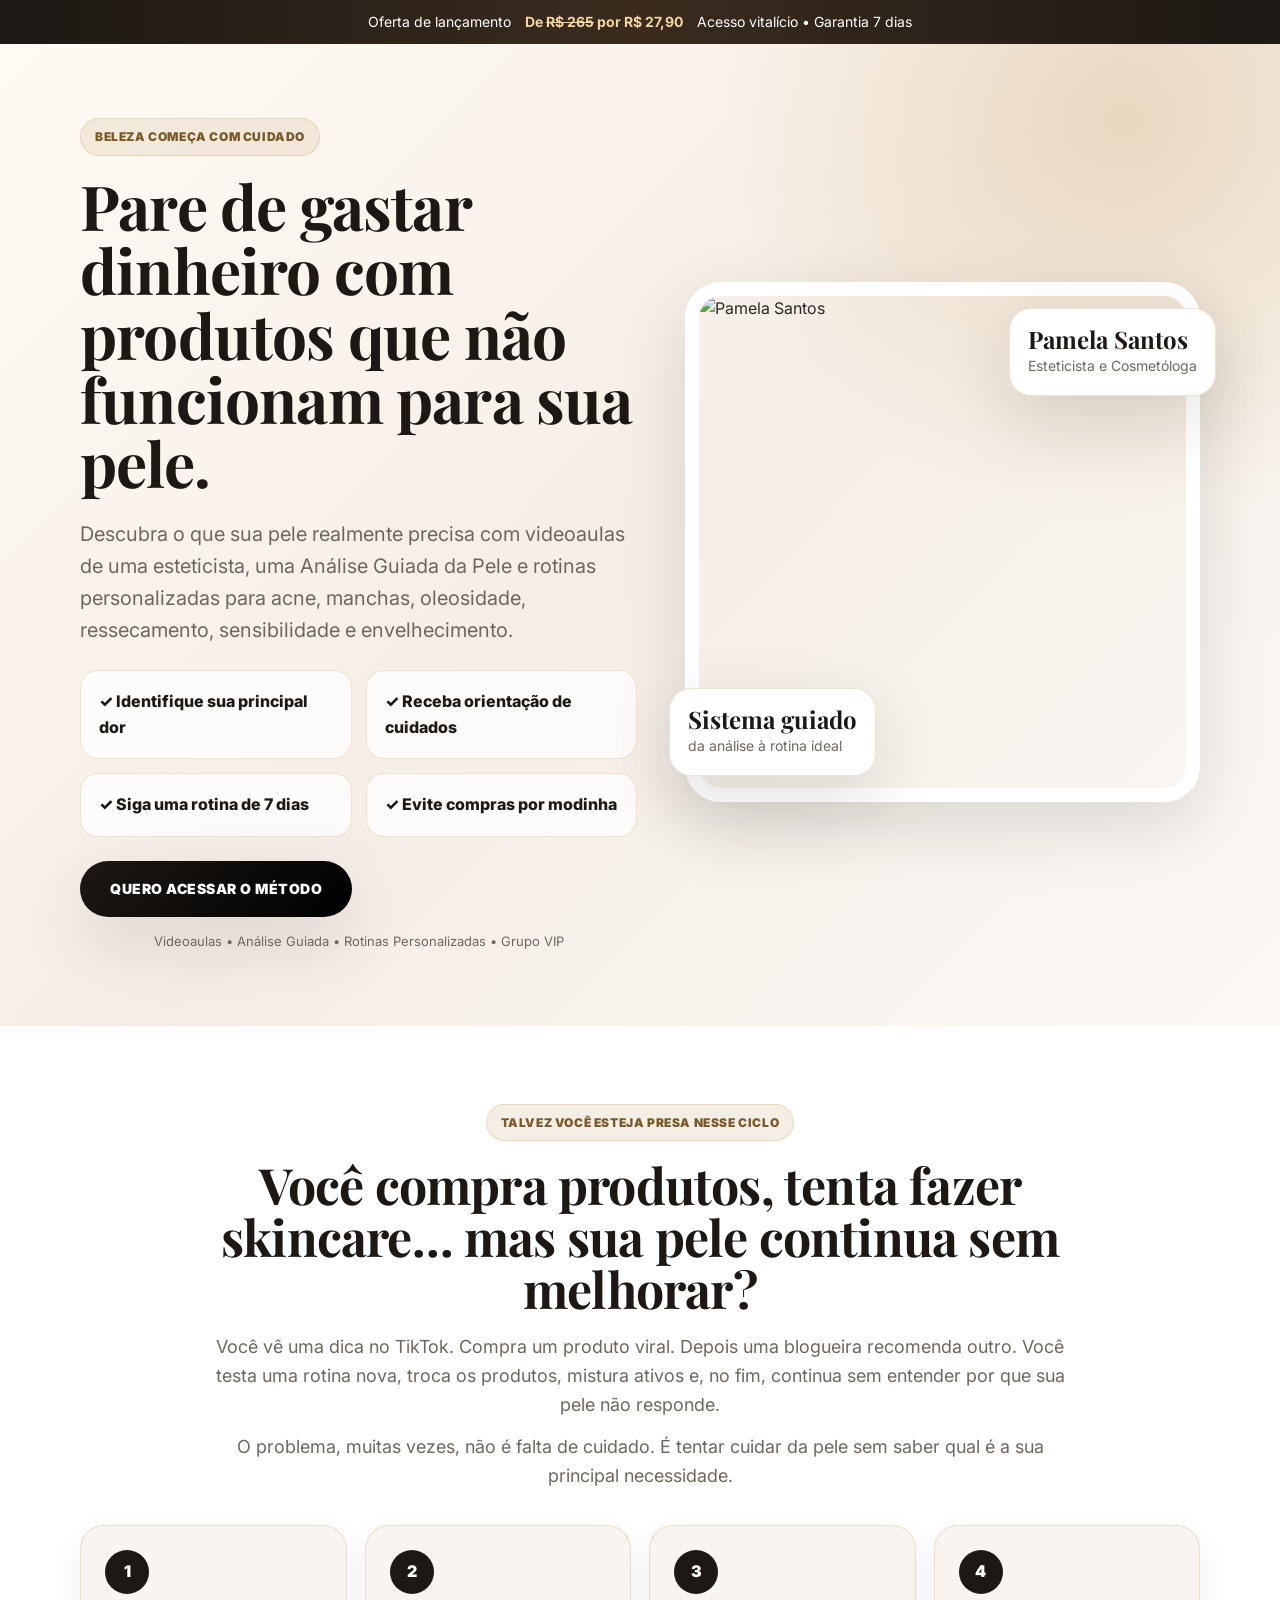
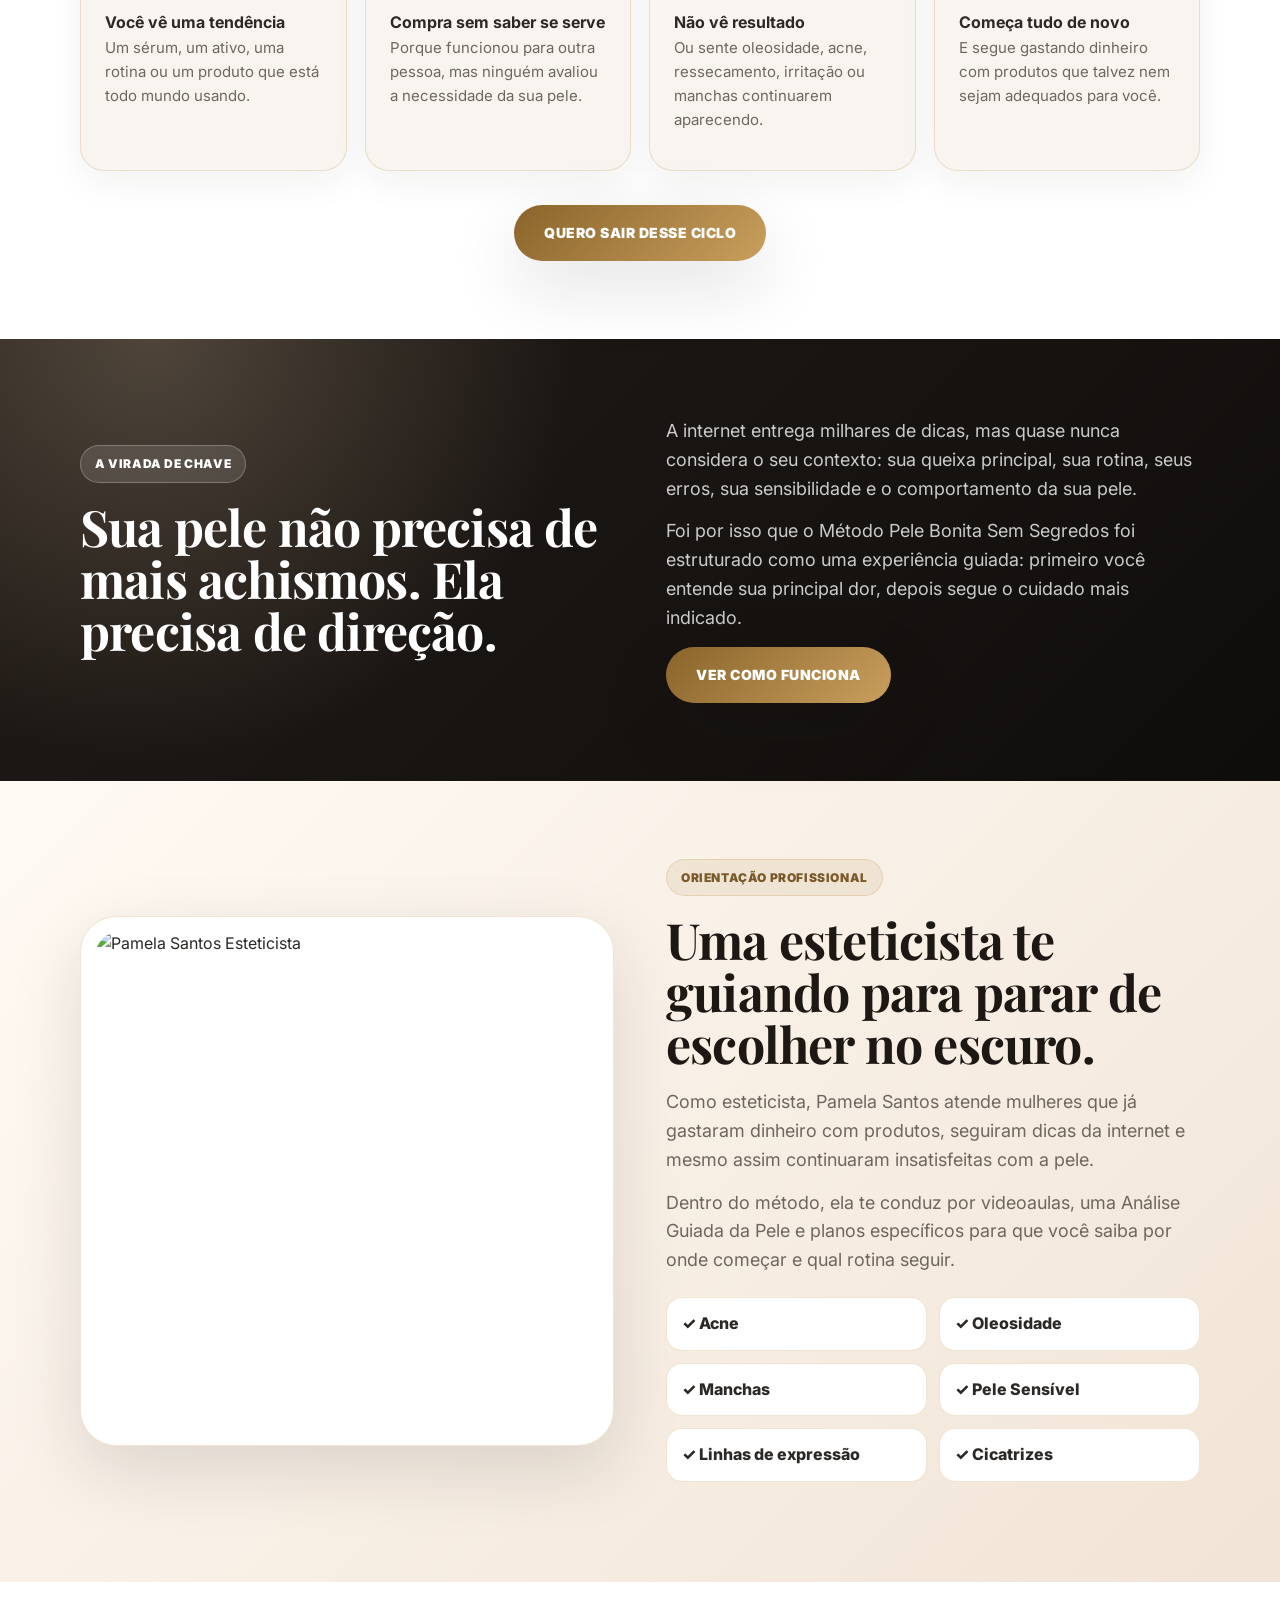
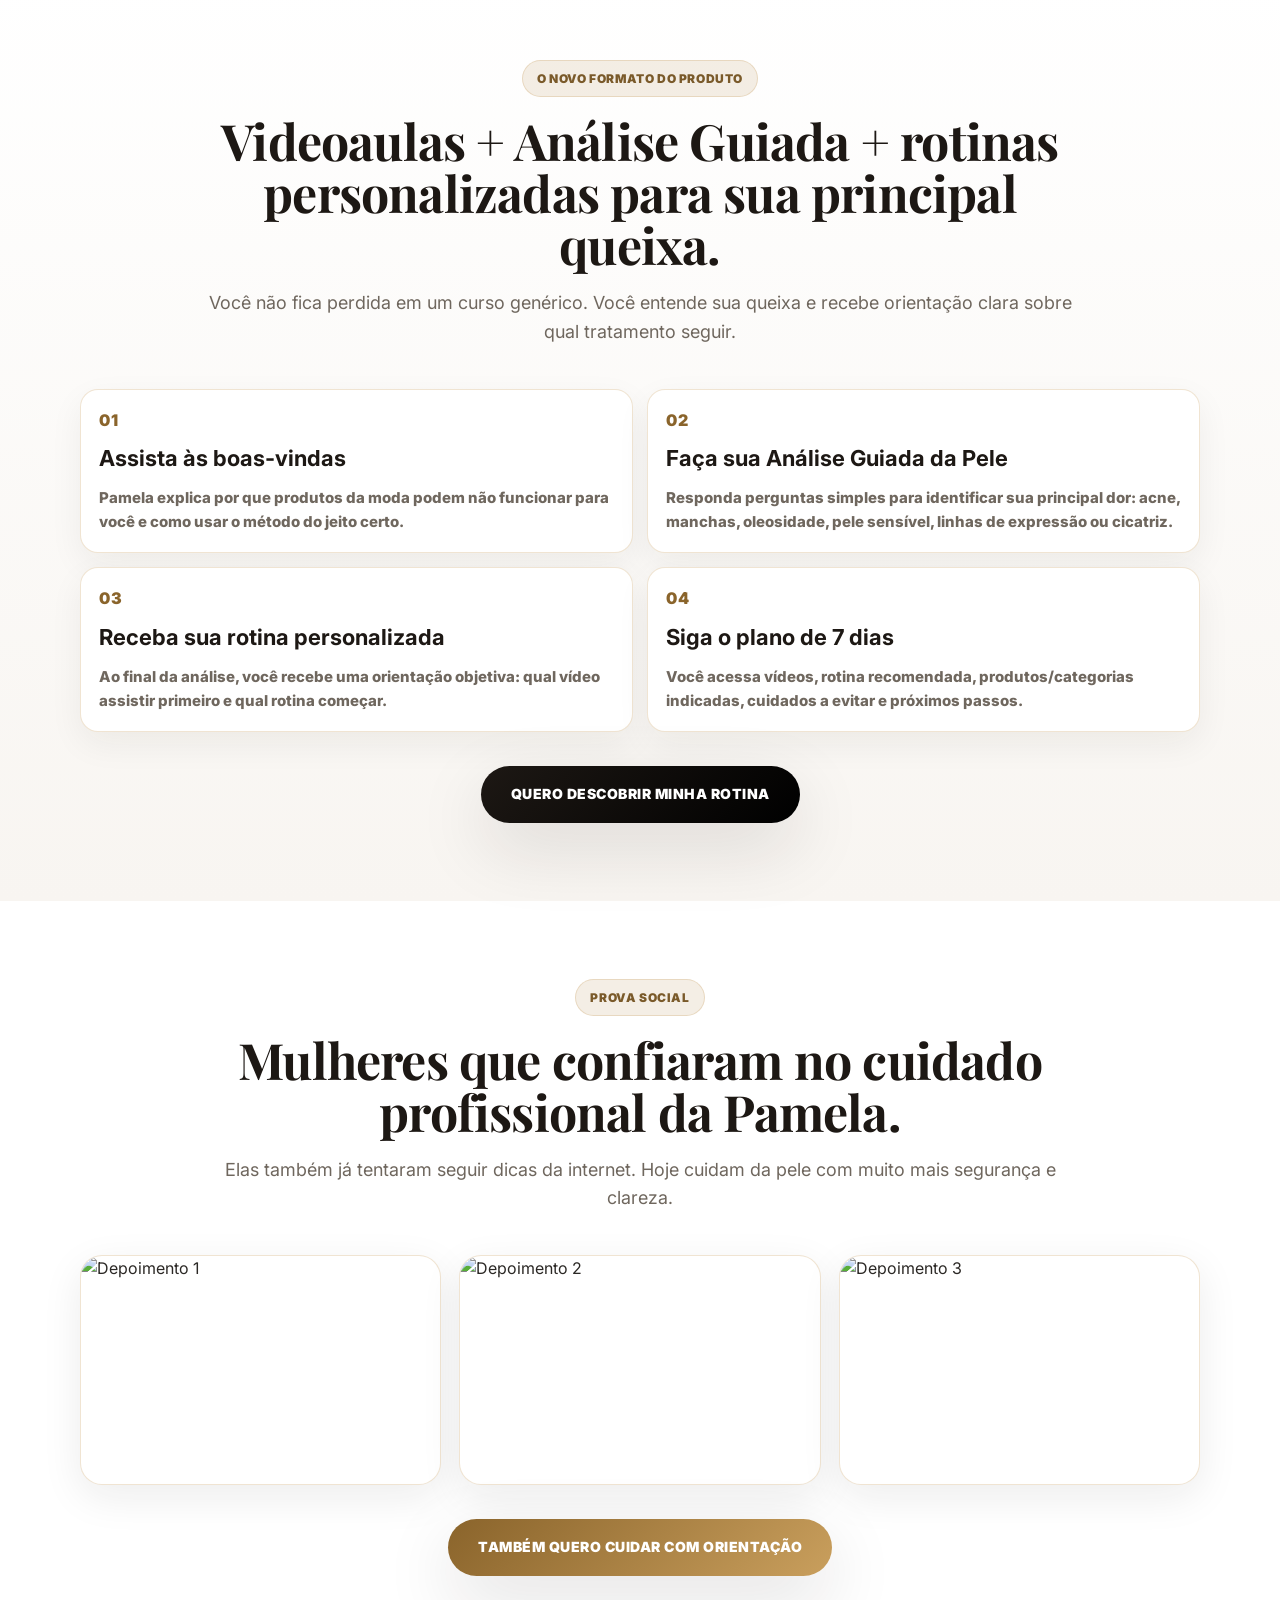
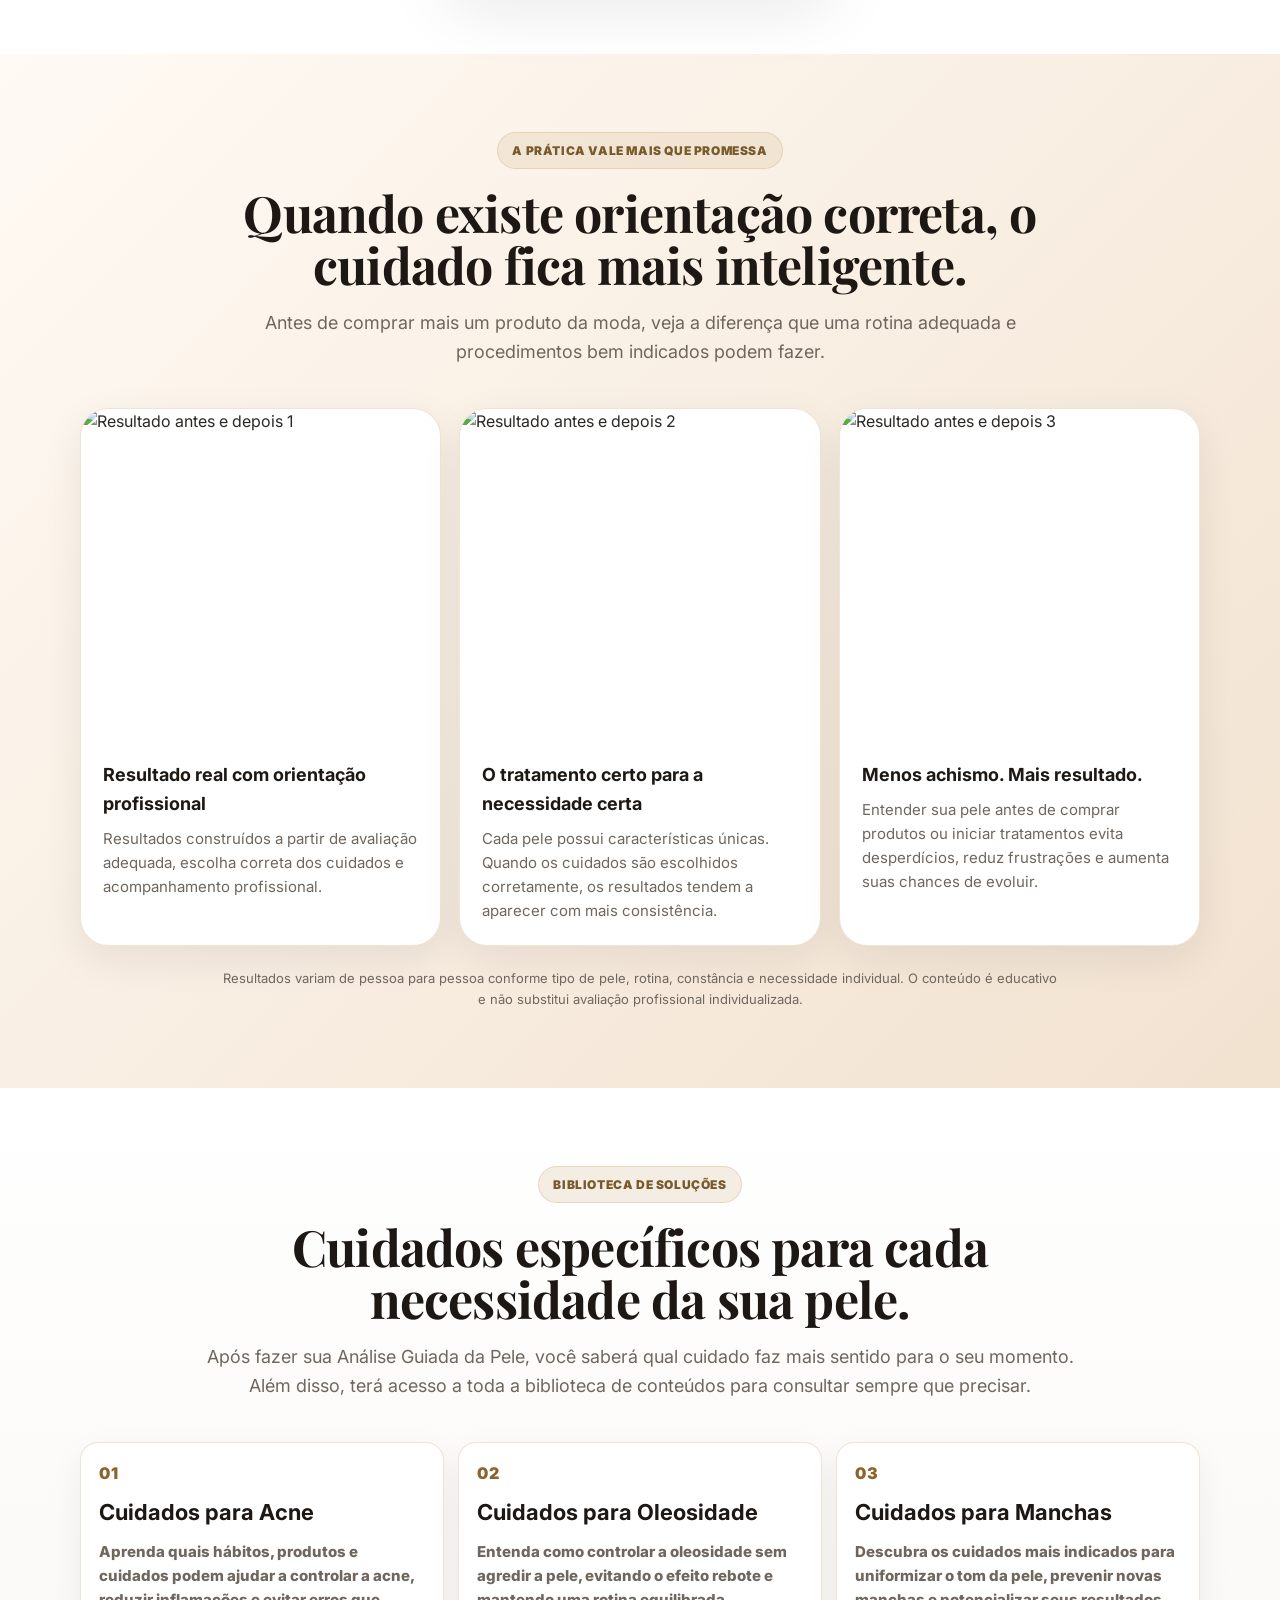
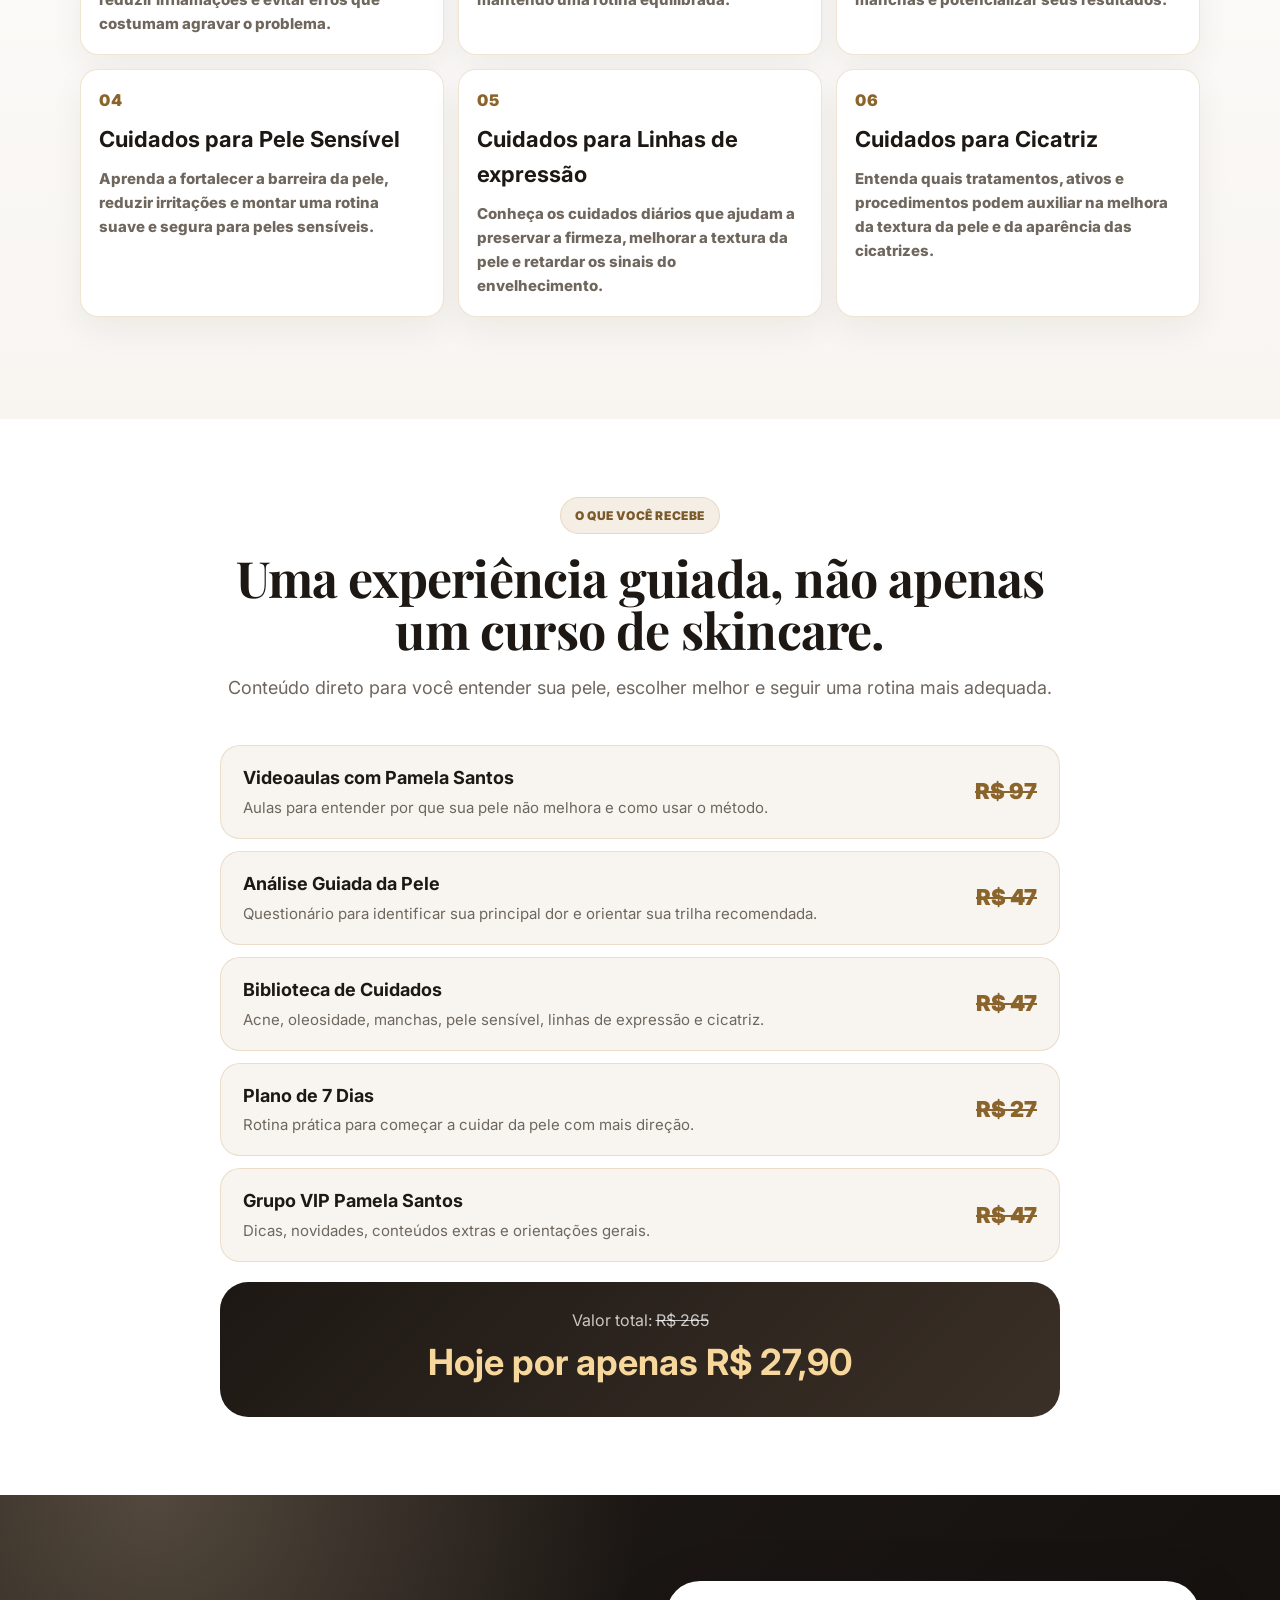
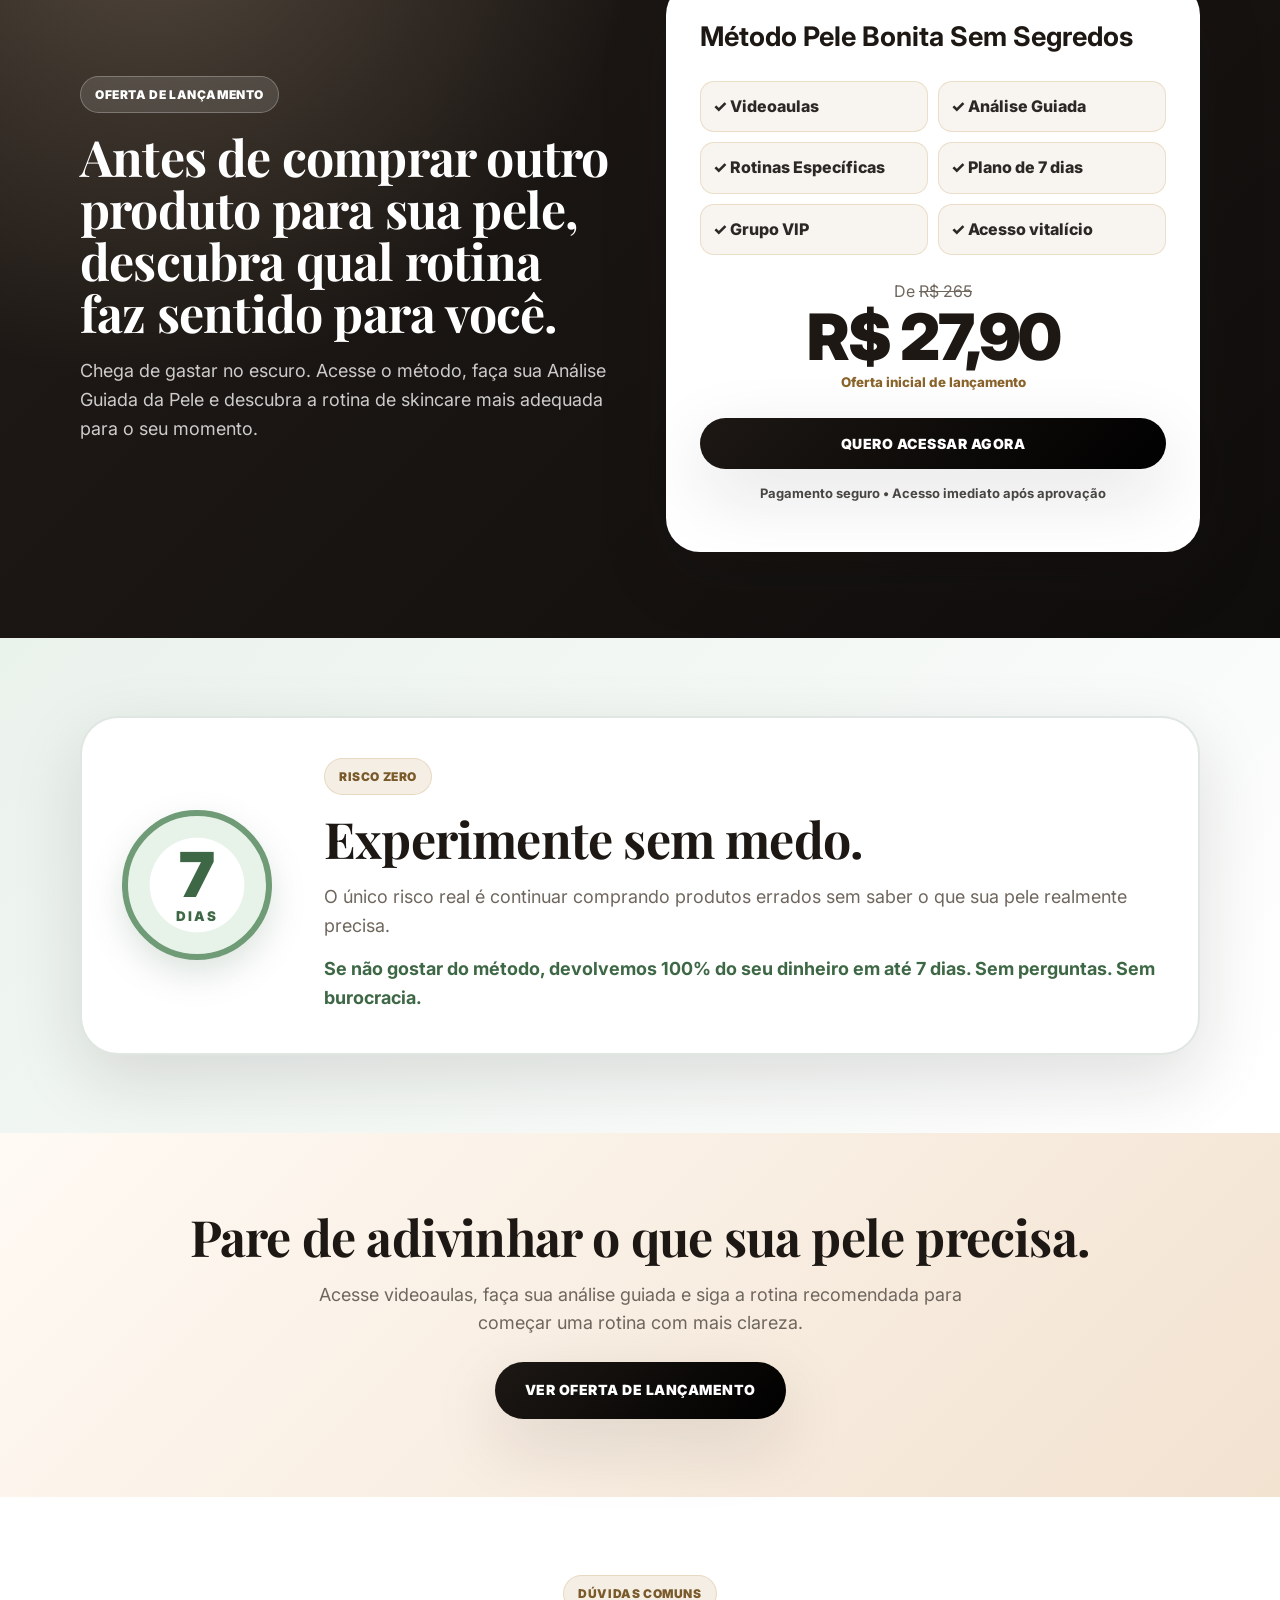
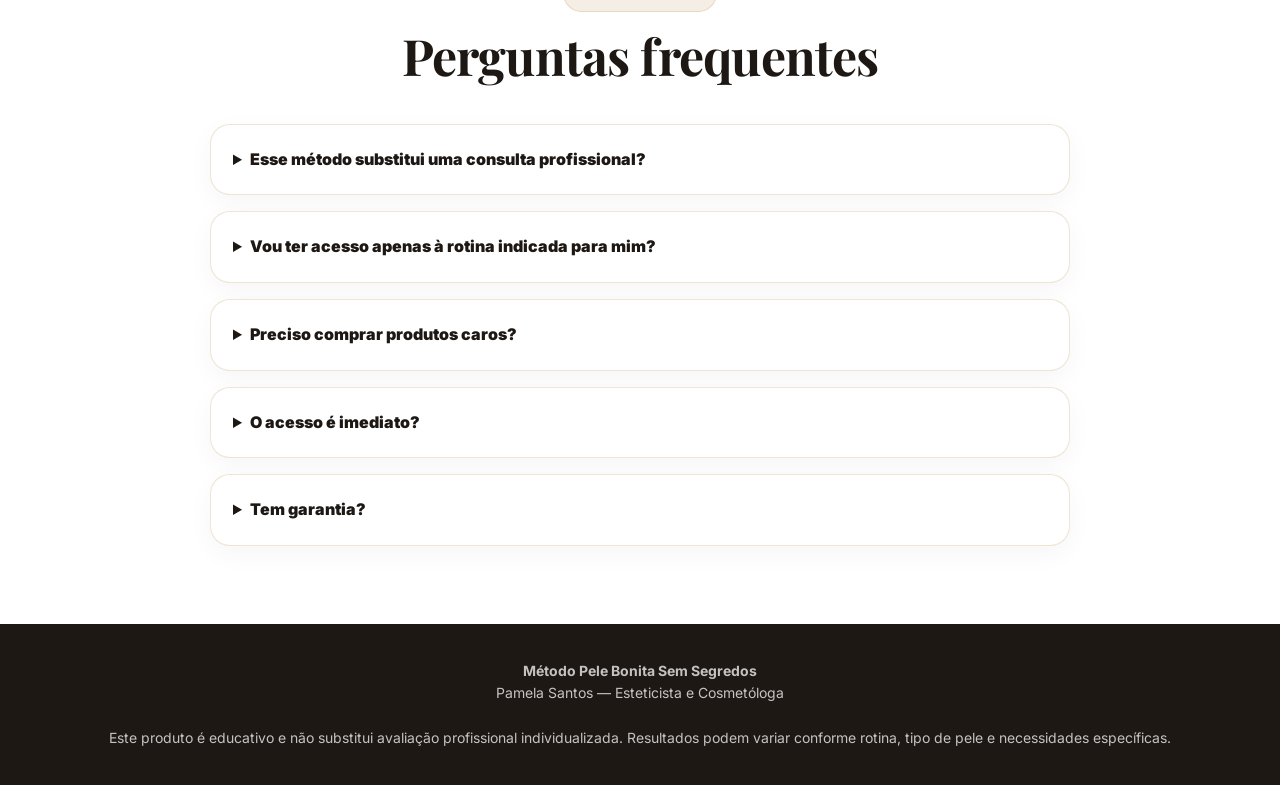
==== index.html @ 8ee23616 "Update index.html" ====
<!DOCTYPE html>
<html lang="pt-BR">
<head>
  <meta charset="UTF-8" />
  <meta name="viewport" content="width=device-width, initial-scale=1.0" />

  <title>Método Pele Bonita Sem Segredos | Pamela Santos</title>
  <meta name="description" content="Pare de gastar dinheiro com produtos errados. Descubra o que sua pele realmente precisa com videoaulas, análise guiada e rotinas criadas por uma esteticista." />

  <meta property="og:title" content="Método Pele Bonita Sem Segredos" />
  <meta property="og:description" content="Videoaulas + Análise Guiada da Pele + Rotinas para acne, manchas, oleosidade, ressecamento, sensibilidade e envelhecimento." />
  <meta property="og:image" content="./assets/img/og-image.jpg" />

  <link rel="icon" type="image/png" href="./assets/img/favicon.png" />
  <link rel="stylesheet" href="./assets/css/style.css" />
</head>

<body>
  <script src="./assets/js/config.js"></script>

  <div class="topbar">
    <span>Oferta de lançamento</span>
    <strong>De <s>R$ 265</s> por R$ 27,90</strong>
    <span>Acesso vitalício • Garantia 7 dias</span>
  </div>

  <header class="hero">
    <div class="container hero-grid">
      <div>
        <span class="pill">Beleza começa com cuidado</span>
        <h1>Pare de gastar dinheiro com produtos que não funcionam para sua pele.</h1>
        <p class="subtitle">
          Descubra o que sua pele realmente precisa com videoaulas de uma esteticista, uma Análise Guiada da Pele e rotinas personalizadas para acne, manchas, oleosidade, ressecamento, sensibilidade e envelhecimento.
        </p>

        <div class="hero-points">
          <div>✓ Identifique sua principal dor</div>
          <div>✓ Receba orientação de cuidados</div>
          <div>✓ Siga uma rotina de 7 dias</div>
          <div>✓ Evite compras por modinha</div>
        </div>

        <a href="#oferta" class="btn">Quero acessar o método</a>
        <p class="microcopy">Videoaulas • Análise Guiada • Rotinas Personalizadas • Grupo VIP</p>
      </div>

      <div class="hero-photo-wrap">
        <img src="./assets/img/pamela-hero.jpg" alt="Pamela Santos" class="hero-photo" />
        <div class="floating-card top">
          <strong>Pamela Santos</strong>
          <span>Esteticista e Cosmetóloga</span>
        </div>
        <div class="floating-card bottom">
          <strong>Sistema guiado</strong>
          <span>da análise à rotina ideal</span>
        </div>
      </div>
    </div>
  </header>

  <section class="section identification">
    <div class="container narrow">
      <span class="eyebrow">Talvez você esteja presa nesse ciclo</span>
      <h2>Você compra produtos, tenta fazer skincare… mas sua pele continua sem melhorar?</h2>
      <p>
        Você vê uma dica no TikTok. Compra um produto viral. Depois uma blogueira recomenda outro. Você testa uma rotina nova, troca os produtos, mistura ativos e, no fim, continua sem entender por que sua pele não responde.
      </p>
      <p>
        O problema, muitas vezes, não é falta de cuidado. É tentar cuidar da pele sem saber qual é a sua principal necessidade.
      </p>
    </div>

    <div class="container cycle-grid">
      <div class="cycle-card">
        <span>1</span>
        <strong>Você vê uma tendência</strong>
        <p>Um sérum, um ativo, uma rotina ou um produto que está todo mundo usando.</p>
      </div>
      <div class="cycle-card">
        <span>2</span>
        <strong>Compra sem saber se serve</strong>
        <p>Porque funcionou para outra pessoa, mas ninguém avaliou a necessidade da sua pele.</p>
      </div>
      <div class="cycle-card">
        <span>3</span>
        <strong>Não vê resultado</strong>
        <p>Ou sente oleosidade, acne, ressecamento, irritação ou manchas continuarem aparecendo.</p>
      </div>
      <div class="cycle-card">
        <span>4</span>
        <strong>Começa tudo de novo</strong>
        <p>E segue gastando dinheiro com produtos que talvez nem sejam adequados para você.</p>
      </div>
    </div>

    <div class="container center-cta">
      <a href="#oferta" class="btn btn-soft">Quero sair desse ciclo</a>
    </div>
  </section>

  <section class="section dark-section">
    <div class="container dark-grid">
      <div>
        <span class="eyebrow light">A virada de chave</span>
        <h2>Sua pele não precisa de mais achismos. Ela precisa de direção.</h2>
      </div>

      <div>
        <p>
          A internet entrega milhares de dicas, mas quase nunca considera o seu contexto: sua queixa principal, sua rotina, seus erros, sua sensibilidade e o comportamento da sua pele.
        </p>
        <p>
          Foi por isso que o Método Pele Bonita Sem Segredos foi estruturado como uma experiência guiada: primeiro você entende sua principal dor, depois segue o cuidado mais indicado.
        </p>
        <a href="#como-funciona" class="btn btn-gold">Ver como funciona</a>
      </div>
    </div>
  </section>

  <section class="section expert">
    <div class="container expert-grid">
      <div class="expert-image">
        <img src="./assets/img/pamela-about.jpg" alt="Pamela Santos Esteticista" />
      </div>

      <div>
        <span class="eyebrow">Orientação profissional</span>
        <h2>Uma esteticista te guiando para parar de escolher no escuro.</h2>
        <p>
          Como esteticista, Pamela Santos atende mulheres que já gastaram dinheiro com produtos, seguiram dicas da internet e mesmo assim continuaram insatisfeitas com a pele.
        </p>
        <p>
          Dentro do método, ela te conduz por videoaulas, uma Análise Guiada da Pele e planos específicos para que você saiba por onde começar e qual rotina seguir.
        </p>

        <div class="specialties">
          <div>✓ Acne</div>
          <div>✓ Oleosidade</div>
          <div>✓ Manchas</div>
          <div>✓ Pele Sensível</div>
          <div>✓ Linhas de expressão</div>
          <div>✓ Cicatrizes</div>
        </div>
      </div>
    </div>
  </section>

  <section class="section system-section" id="como-funciona">
    <div class="container">
      <div class="section-title">
        <span class="eyebrow">O novo formato do produto</span>
        <h2>Videoaulas + Análise Guiada + rotinas personalizadas para sua principal queixa.</h2>
        <p>Você não fica perdida em um curso genérico. Você entende sua queixa e recebe orientação clara sobre qual tratamento seguir.</p>
      </div>

      <div class="system-steps">
        <div class="system-card">
          <span>01</span>
          <h3>Assista às boas-vindas</h3>
          <p>Pamela explica por que produtos da moda podem não funcionar para você e como usar o método do jeito certo.</p>
        </div>

        <div class="system-card">
          <span>02</span>
          <h3>Faça sua Análise Guiada da Pele</h3>
          <p>Responda perguntas simples para identificar sua principal dor: acne, manchas, oleosidade, pele sensível, linhas de expressão ou cicatriz.</p>
        </div>

        <div class="system-card">
          <span>03</span>
          <h3>Receba sua rotina personalizada</h3>
          <p>Ao final da análise, você recebe uma orientação objetiva: qual vídeo assistir primeiro e qual rotina começar.</p>
        </div>

        <div class="system-card">
          <span>04</span>
          <h3>Siga o plano de 7 dias</h3>
          <p>Você acessa vídeos, rotina recomendada, produtos/categorias indicadas, cuidados a evitar e próximos passos.</p>
        </div>
      </div>

      <div class="center-cta">
        <a href="#oferta" class="btn">Quero descobrir minha rotina</a>
      </div>
    </div>
  </section>

  <section class="section proof">
    <div class="container">
      <div class="section-title">
        <span class="eyebrow">Prova social</span>
        <h2>Mulheres que confiaram no cuidado profissional da Pamela.</h2>
        <p>Elas também já tentaram seguir dicas da internet. Hoje cuidam da pele com muito mais segurança e clareza.</p>
      </div>

      <div class="testimonial-grid">
        <img src="./assets/img/depoimentos/depoimento-1.jpg" alt="Depoimento 1" />
        <img src="./assets/img/depoimentos/depoimento-2.jpg" alt="Depoimento 2" />
        <img src="./assets/img/depoimentos/depoimento-3.jpg" alt="Depoimento 3" />
      </div>

      <div class="center-cta">
        <a href="#oferta" class="btn btn-soft">Também quero cuidar com orientação</a>
      </div>
    </div>
  </section>

  <section class="section results-section">
    <div class="container">
      <div class="section-title">
        <span class="eyebrow">A prática vale mais que promessa</span>
        <h2>Quando existe orientação correta, o cuidado fica mais inteligente.</h2>
        <p>
          Antes de comprar mais um produto da moda, veja a diferença que uma rotina adequada e procedimentos bem indicados podem fazer.
        </p>
      </div>

      <div class="results-grid">
        <div class="result-card">
          <img src="./assets/img/resultados/resultado-01.jpg" alt="Resultado antes e depois 1" />
          <div>
            <strong>Resultado real com orientação profissional</strong>
            <p>Resultados construídos a partir de avaliação adequada, escolha correta dos cuidados e acompanhamento profissional.</p>
          </div>
        </div>

        <div class="result-card">
          <img src="./assets/img/resultados/resultado-02.jpg" alt="Resultado antes e depois 2" />
          <div>
            <strong>O tratamento certo para a necessidade certa</strong>
            <p>Cada pele possui características únicas. Quando os cuidados são escolhidos corretamente, os resultados tendem a aparecer com mais consistência.</p>
          </div>
        </div>

        <div class="result-card">
          <img src="./assets/img/resultados/resultado-03.jpg" alt="Resultado antes e depois 3" />
          <div>
            <strong>Menos achismo. Mais resultado.</strong>
            <p>Entender sua pele antes de comprar produtos ou iniciar tratamentos evita desperdícios, reduz frustrações e aumenta suas chances de evoluir.</p>
          </div>
        </div>
      </div>

      <p class="result-disclaimer">
        Resultados variam de pessoa para pessoa conforme tipo de pele, rotina, constância e necessidade individual. O conteúdo é educativo e não substitui avaliação profissional individualizada.
      </p>
    </div>
  </section>

  <section class="section tracks">
    <div class="container">
      <div class="section-title">
        <span class="eyebrow">Biblioteca de soluções</span>
        <h2>Cuidados específicos para cada necessidade da sua pele.</h2>
        <p>Após fazer sua Análise Guiada da Pele, você saberá qual cuidado faz mais sentido para o seu momento. Além disso, terá acesso a toda a biblioteca de conteúdos para consultar sempre que precisar.</p>
      </div>

      <div class="track-grid">
        <div class="track-card"><span>01</span><h3>Cuidados para Acne</h3><p>Aprenda quais hábitos, produtos e cuidados podem ajudar a controlar a acne, reduzir inflamações e evitar erros que costumam agravar o problema.</p></div>
        <div class="track-card"><span>02</span><h3>Cuidados para Oleosidade</h3><p>Entenda como controlar a oleosidade sem agredir a pele, evitando o efeito rebote e mantendo uma rotina equilibrada.</p></div>
        <div class="track-card"><span>03</span><h3>Cuidados para Manchas</h3><p>Descubra os cuidados mais indicados para uniformizar o tom da pele, prevenir novas manchas e potencializar seus resultados.</p></div>
        <div class="track-card"><span>04</span><h3>Cuidados para Pele Sensível</h3><p>Aprenda a fortalecer a barreira da pele, reduzir irritações e montar uma rotina suave e segura para peles sensíveis.</p></div>
        <div class="track-card"><span>05</span><h3>Cuidados para Linhas de expressão</h3><p>Conheça os cuidados diários que ajudam a preservar a firmeza, melhorar a textura da pele e retardar os sinais do envelhecimento.</p></div>
        <div class="track-card"><span>06</span><h3>Cuidados para Cicatriz</h3><p>Entenda quais tratamentos, ativos e procedimentos podem auxiliar na melhora da textura da pele e da aparência das cicatrizes.</p></div>
      </div>
    </div>
  </section>

  <section class="section receive">
    <div class="container">
      <div class="section-title">
        <span class="eyebrow">O que você recebe</span>
        <h2>Uma experiência guiada, não apenas um curso de skincare.</h2>
        <p>Conteúdo direto para você entender sua pele, escolher melhor e seguir uma rotina mais adequada.</p>
      </div>

      <div class="value-stack">
        <div class="stack-item"><div><strong>Videoaulas com Pamela Santos</strong><p>Aulas para entender por que sua pele não melhora e como usar o método.</p></div><span><s>R$ 97</s></span></div>
        <div class="stack-item"><div><strong>Análise Guiada da Pele</strong><p>Questionário para identificar sua principal dor e orientar sua trilha recomendada.</p></div><span><s>R$ 47</s></span></div>
        <div class="stack-item"><div><strong>Biblioteca de Cuidados</strong><p>Acne, oleosidade, manchas, pele sensível, linhas de expressão e cicatriz.</p></div><span><s>R$ 47</s></span></div>
        <div class="stack-item"><div><strong>Plano de 7 Dias</strong><p>Rotina prática para começar a cuidar da pele com mais direção.</p></div><span><s>R$ 27</s></span></div>
        <div class="stack-item"><div><strong>Grupo VIP Pamela Santos</strong><p>Dicas, novidades, conteúdos extras e orientações gerais.</p></div><span><s>R$ 47</s></span></div>
      </div>

      <div class="total-box">
        <span>Valor total: <s>R$ 265</s></span>
        <strong>Hoje por apenas R$ 27,90</strong>
      </div>
    </div>
  </section>

  <section class="offer" id="oferta">
    <div class="container offer-grid">
      <div class="offer-copy">
        <span class="eyebrow light">Oferta de lançamento</span>
        <h2>Antes de comprar outro produto para sua pele, descubra qual rotina faz sentido para você.</h2>
        <p>
          Chega de gastar no escuro. Acesse o método, faça sua Análise Guiada da Pele e descubra a rotina de skincare mais adequada para o seu momento.
        </p>
      </div>

      <div class="offer-box">
        <h3>Método Pele Bonita Sem Segredos</h3>

        <div class="offer-lines">
          <div>✓ Videoaulas</div>
          <div>✓ Análise Guiada</div>
          <div>✓ Rotinas Específicas</div>
          <div>✓ Plano de 7 dias</div>
          <div>✓ Grupo VIP</div>
          <div>✓ Acesso vitalício</div>
        </div>

        <div class="price-area">
          <span>De <s>R$ 265</s></span>
          <strong>R$ 27,90</strong>
          <small>Oferta inicial de lançamento</small>
        </div>

        <button class="btn wide" onclick="goToCheckout()">Quero acessar agora</button>
        <p class="secure">Pagamento seguro • Acesso imediato após aprovação</p>
      </div>
    </div>
  </section>

  <section class="section guarantee">
    <div class="container guarantee-card">
      <div class="seal">
        <span>7</span>
        <small>DIAS</small>
      </div>

      <div>
        <span class="eyebrow">Risco zero</span>
        <h2>Experimente sem medo.</h2>
        <p>O único risco real é continuar comprando produtos errados sem saber o que sua pele realmente precisa.</p>
        <strong>Se não gostar do método, devolvemos 100% do seu dinheiro em até 7 dias. Sem perguntas. Sem burocracia.</strong>
      </div>
    </div>
  </section>

  <section class="section final-cta">
    <div class="container">
      <h2>Pare de adivinhar o que sua pele precisa.</h2>
      <p>Acesse videoaulas, faça sua análise guiada e siga a rotina recomendada para começar uma rotina com mais clareza.</p>
      <a href="#oferta" class="btn">Ver oferta de lançamento</a>
    </div>
  </section>

  <section class="section faq-section">
    <div class="container">
      <div class="section-title">
        <span class="eyebrow">Dúvidas comuns</span>
        <h2>Perguntas frequentes</h2>
      </div>

      <div class="faq">
        <details><summary>Esse método substitui uma consulta profissional?</summary><p>Não. O método é educativo e oferece uma análise guiada para orientar seus próximos passos, mas não substitui avaliação individualizada feita por profissional habilitada.</p></details>
        <details><summary>Vou ter acesso apenas à rotina indicada para mim?</summary><p>Não. A Análise Guiada da Pele vai te ajudar a identificar por onde começar, mas você terá acesso vitalício à biblioteca completa de cuidados para consultar sempre que sua pele tiver uma nova necessidade.</p></details>
        <details><summary>Preciso comprar produtos caros?</summary><p>Não. A proposta é evitar compras sem direção. O método te ajuda a entender sua dor principal antes de gastar com produtos.</p></details>
        <details><summary>O acesso é imediato?</summary><p>Sim. Após a aprovação do pagamento, você recebe acesso pela nossa plataforma de conteúdo.</p></details>
        <details><summary>Tem garantia?</summary><p>Sim. Você tem 7 dias de garantia incondicional. Se não gostar, devolvemos seu dinheiro.</p></details>
      </div>
    </div>
  </section>

  <div class="sticky">
    <div class="container sticky-inner">
      <strong>Método Pele Bonita Sem Segredos — R$ 27,90</strong>
      <a href="#oferta" class="btn">Ver oferta</a>
    </div>
  </div>

  <footer>
    <div class="container">
      <strong>Método Pele Bonita Sem Segredos</strong><br />
      Pamela Santos — Esteticista e Cosmetóloga<br /><br />
      Este produto é educativo e não substitui avaliação profissional individualizada. Resultados podem variar conforme rotina, tipo de pele e necessidades específicas.
    </div>
  </footer>
</body>
</html>
---- assets/css/style.css ----
@import url('https://fonts.googleapis.com/css2?family=Playfair+Display:wght@600;700&family=Inter:wght@400;500;700;800;900&display=swap');

:root{--bg:#F8F5F1;--text:#2B2825;--muted:#6F675E;--dark:#1D1814;--gold:#C99F5D;--gold-dark:#8A642B;--line:rgba(201,159,93,.28);--shadow:0 24px 70px rgba(31,27,24,.13);--sage:#EAF2EC}
*{box-sizing:border-box}html{scroll-behavior:smooth}body{margin:0;font-family:Inter,Arial,sans-serif;background:var(--bg);color:var(--text);line-height:1.6}img{width:100%;display:block}a{text-decoration:none;color:inherit}button{font-family:inherit}.container{width:min(1120px,92%);margin:auto}.narrow{max-width:860px;text-align:center}.topbar{display:flex;justify-content:center;gap:14px;flex-wrap:wrap;background:linear-gradient(90deg,#1D1814,#3A2B1E,#1D1814);color:#fff;padding:11px 16px;font-size:14px;text-align:center}.topbar strong{color:#F2D6A2}h1,h2{font-family:'Playfair Display',serif;color:var(--dark);line-height:1.04;letter-spacing:-.8px}h1{font-size:clamp(36px,5vw,62px);margin:0 0 22px;max-width:760px}h2{font-size:clamp(30px,4vw,50px);margin:0 0 18px}h3{margin:0 0 10px;font-size:22px;color:var(--dark)}p{color:var(--muted);font-size:18px;margin:0 0 14px}.subtitle{font-size:20px;max-width:650px}.pill,.eyebrow{display:inline-flex;color:#7A5A2A;background:rgba(215,192,160,.28);border:1px solid var(--line);border-radius:999px;padding:8px 14px;font-size:12px;font-weight:900;letter-spacing:.6px;text-transform:uppercase;margin-bottom:18px}.eyebrow.light{color:#fff;background:rgba(255,255,255,.12);border-color:rgba(255,255,255,.25)}.btn{display:inline-flex;justify-content:center;align-items:center;background:linear-gradient(135deg,var(--dark),#000);color:#fff;border-radius:999px;padding:17px 30px;font-size:14px;font-weight:900;text-transform:uppercase;letter-spacing:.5px;box-shadow:var(--shadow);border:0;cursor:pointer;text-align:center}.btn:hover{transform:translateY(-2px)}.btn-soft,.btn-gold{background:linear-gradient(135deg,#8A642B,#C99F5D)}.btn.wide{width:100%}.microcopy,.secure{font-size:13px;margin-top:14px;text-align:center}.microcopy{color:var(--muted)}.secure,.offer-box .secure{color:#2B2825!important;font-weight:700;opacity:.85;display:block;width:100%}.center-cta{text-align:center;margin-top:34px}.hero{padding:74px 0 60px;background:radial-gradient(circle at 88% 8%,rgba(201,159,93,.28),transparent 28%),linear-gradient(135deg,#fffaf4 0%,#f5eee6 50%,#fbf8f4 100%)}.hero-grid{display:grid;grid-template-columns:1.04fr .96fr;gap:48px;align-items:center}.hero-points,.system-steps,.track-grid{display:grid;grid-template-columns:repeat(2,1fr);gap:14px;margin:24px 0}.hero-points div,.system-card,.track-card{background:rgba(255,255,255,.76);border:1px solid var(--line);border-radius:18px;padding:18px;font-weight:800;color:var(--dark)}.system-card,.track-card{background:#fff;box-shadow:0 12px 34px rgba(31,27,24,.06)}.system-card span,.track-card span{display:inline-flex;color:var(--gold-dark);font-weight:900;letter-spacing:1px;margin-bottom:8px}.system-card p,.track-card p{font-size:15px;margin:0}.hero-photo-wrap{position:relative}.hero-photo{height:520px;object-fit:cover;border-radius:36px;border:14px solid #fff;box-shadow:var(--shadow)}.floating-card{position:absolute;background:#fff;border:1px solid var(--line);box-shadow:var(--shadow);border-radius:22px;padding:17px 18px}.floating-card strong{display:block;font-family:'Playfair Display',serif;font-size:24px;color:var(--dark);line-height:1.1}.floating-card span{font-size:14px;color:var(--muted)}.floating-card.top{top:26px;right:-16px;max-width:260px}.floating-card.bottom{bottom:26px;left:-16px}.section{padding:78px 0}.section-title{text-align:center;max-width:880px;margin:0 auto 42px}.identification,.proof,.receive,.faq-section{background:#fff}.cycle-grid,.results-grid{display:grid;grid-template-columns:repeat(4,1fr);gap:18px;margin-top:34px}.cycle-card{background:var(--bg);border:1px solid var(--line);border-radius:24px;padding:24px;box-shadow:0 12px 34px rgba(31,27,24,.06)}.cycle-card span{display:grid;place-items:center;width:44px;height:44px;border-radius:50%;background:var(--dark);color:#fff;font-weight:900;margin-bottom:16px}.cycle-card p{font-size:15px}.dark-section{background:radial-gradient(circle at 12% 0%,rgba(215,192,160,.26),transparent 35%),linear-gradient(135deg,#211b17,#0f0d0c);color:#fff}.dark-grid,.expert-grid,.offer-grid{display:grid;grid-template-columns:1fr 1fr;gap:52px;align-items:center}.dark-section h2,.offer h2,.offer h3{color:#fff}.dark-section p,.offer p{color:rgba(255,255,255,.78)}.expert{background:linear-gradient(135deg,#fffaf4,#f1e4d6)}.expert-image{background:#fff;border:1px solid var(--line);padding:14px;border-radius:36px;box-shadow:var(--shadow)}.expert-image img{height:500px;object-fit:cover;border-radius:26px}.specialties{display:grid;grid-template-columns:repeat(2,1fr);gap:12px;margin:22px 0}.specialties div{background:#fff;border:1px solid var(--line);border-radius:16px;padding:13px 15px;font-weight:800}.system-section,.tracks{background:linear-gradient(180deg,#fff,var(--bg))}.testimonial-grid{display:grid;grid-template-columns:repeat(3,1fr);gap:18px}.testimonial-grid img{background:#fff;border:1px solid var(--line);border-radius:22px;min-height:230px;object-fit:cover;box-shadow:0 12px 40px rgba(31,27,24,.08)}.results-section{background:linear-gradient(135deg,#fffaf4,#f2e2d0)}.results-grid{grid-template-columns:repeat(3,1fr)}.result-card{background:#fff;border:1px solid var(--line);border-radius:28px;overflow:hidden;box-shadow:0 14px 42px rgba(31,27,24,.08)}.result-card img{height:330px;object-fit:cover}.result-card div{padding:22px}.result-card strong{display:block;color:var(--dark);font-size:18px;margin-bottom:8px}.result-card p{font-size:15px;margin:0}.result-disclaimer{max-width:840px;margin:22px auto 0;text-align:center;font-size:13px;color:var(--muted)}.track-grid{grid-template-columns:repeat(3,1fr)}.value-stack{max-width:840px;margin:auto;display:grid;gap:12px}.stack-item{display:flex;justify-content:space-between;gap:22px;align-items:center;background:var(--bg);border:1px solid var(--line);border-radius:20px;padding:18px 22px}.stack-item strong{font-size:18px;color:var(--dark)}.stack-item p{font-size:15px;margin:3px 0 0}.stack-item span{font-size:22px;font-weight:900;color:var(--gold-dark);white-space:nowrap}.total-box{max-width:840px;margin:20px auto 0;background:linear-gradient(135deg,var(--dark),#3b3027);color:#fff;border-radius:28px;padding:26px;text-align:center}.total-box span{color:rgba(255,255,255,.75);display:block}.total-box strong{display:block;color:#F7D79B;font-size:36px}.offer{padding:86px 0;background:radial-gradient(circle at 12% 0%,rgba(215,192,160,.28),transparent 36%),linear-gradient(135deg,#211b17,#0f0d0c);color:#fff}.offer-box{background:#fff;color:var(--text);border-radius:34px;padding:34px;box-shadow:var(--shadow)}.offer-box h3{color:var(--dark);font-size:27px}.offer-lines{display:grid;grid-template-columns:repeat(2,1fr);gap:10px;margin:22px 0}.offer-lines div{background:var(--bg);border:1px solid var(--line);border-radius:14px;padding:12px;font-weight:800}.price-area{text-align:center;margin:24px 0}.price-area span{color:var(--muted)}.price-area strong{display:block;font-size:64px;line-height:1;font-weight:900;color:var(--dark);letter-spacing:-2px}.price-area small{color:var(--gold-dark);font-weight:800}.guarantee{background:linear-gradient(135deg,var(--sage),#fff)}.guarantee-card{display:grid;grid-template-columns:170px 1fr;gap:32px;align-items:center;background:#fff;border:2px solid rgba(84,116,90,.18);border-radius:38px;padding:40px;box-shadow:var(--shadow)}.seal{width:150px;height:150px;border-radius:50%;display:flex;flex-direction:column;align-items:center;justify-content:center;background:radial-gradient(circle,#fff 48%,#E7F2E8 49%);border:6px solid #6F9B76;color:#3E6845;box-shadow:0 14px 35px rgba(68,105,75,.18)}.seal span{font-size:62px;font-weight:900;line-height:1}.seal small{font-weight:900;letter-spacing:2px}.guarantee-card strong{color:#3E6845;font-size:18px}.final-cta{text-align:center;background:linear-gradient(135deg,#fffaf4,#f2e2d0)}.final-cta p{max-width:650px;margin:0 auto 24px}.faq{display:grid;gap:16px;max-width:860px;margin:auto}details{background:#fff;border:1px solid var(--line);border-radius:20px;padding:22px;box-shadow:0 8px 26px rgba(31,27,24,.04)}summary{font-weight:900;cursor:pointer;color:var(--dark)}details p{margin-top:12px}.sticky{display:none;position:sticky;bottom:0;z-index:10;background:rgba(248,245,241,.94);backdrop-filter:blur(10px);border-top:1px solid var(--line);padding:12px 0}.sticky-inner{display:flex;justify-content:space-between;align-items:center;gap:14px}footer{background:var(--dark);color:rgba(255,255,255,.74);text-align:center;padding:36px 0;font-size:14px}
@media (max-width:940px){.hero-grid,.dark-grid,.expert-grid,.offer-grid,.cycle-grid,.testimonial-grid,.results-grid,.track-grid,.system-steps,.guarantee-card{grid-template-columns:1fr}.hero{padding-top:52px}.hero-points,.specialties,.offer-lines{grid-template-columns:1fr}.hero-photo,.expert-image img{height:360px}.floating-card{position:static;margin-top:12px}.stack-item{align-items:flex-start;flex-direction:column}.total-box strong,.price-area strong{font-size:46px}.seal{margin:auto}.sticky{display:block}.sticky-inner{flex-direction:column}.sticky .btn{width:100%}}
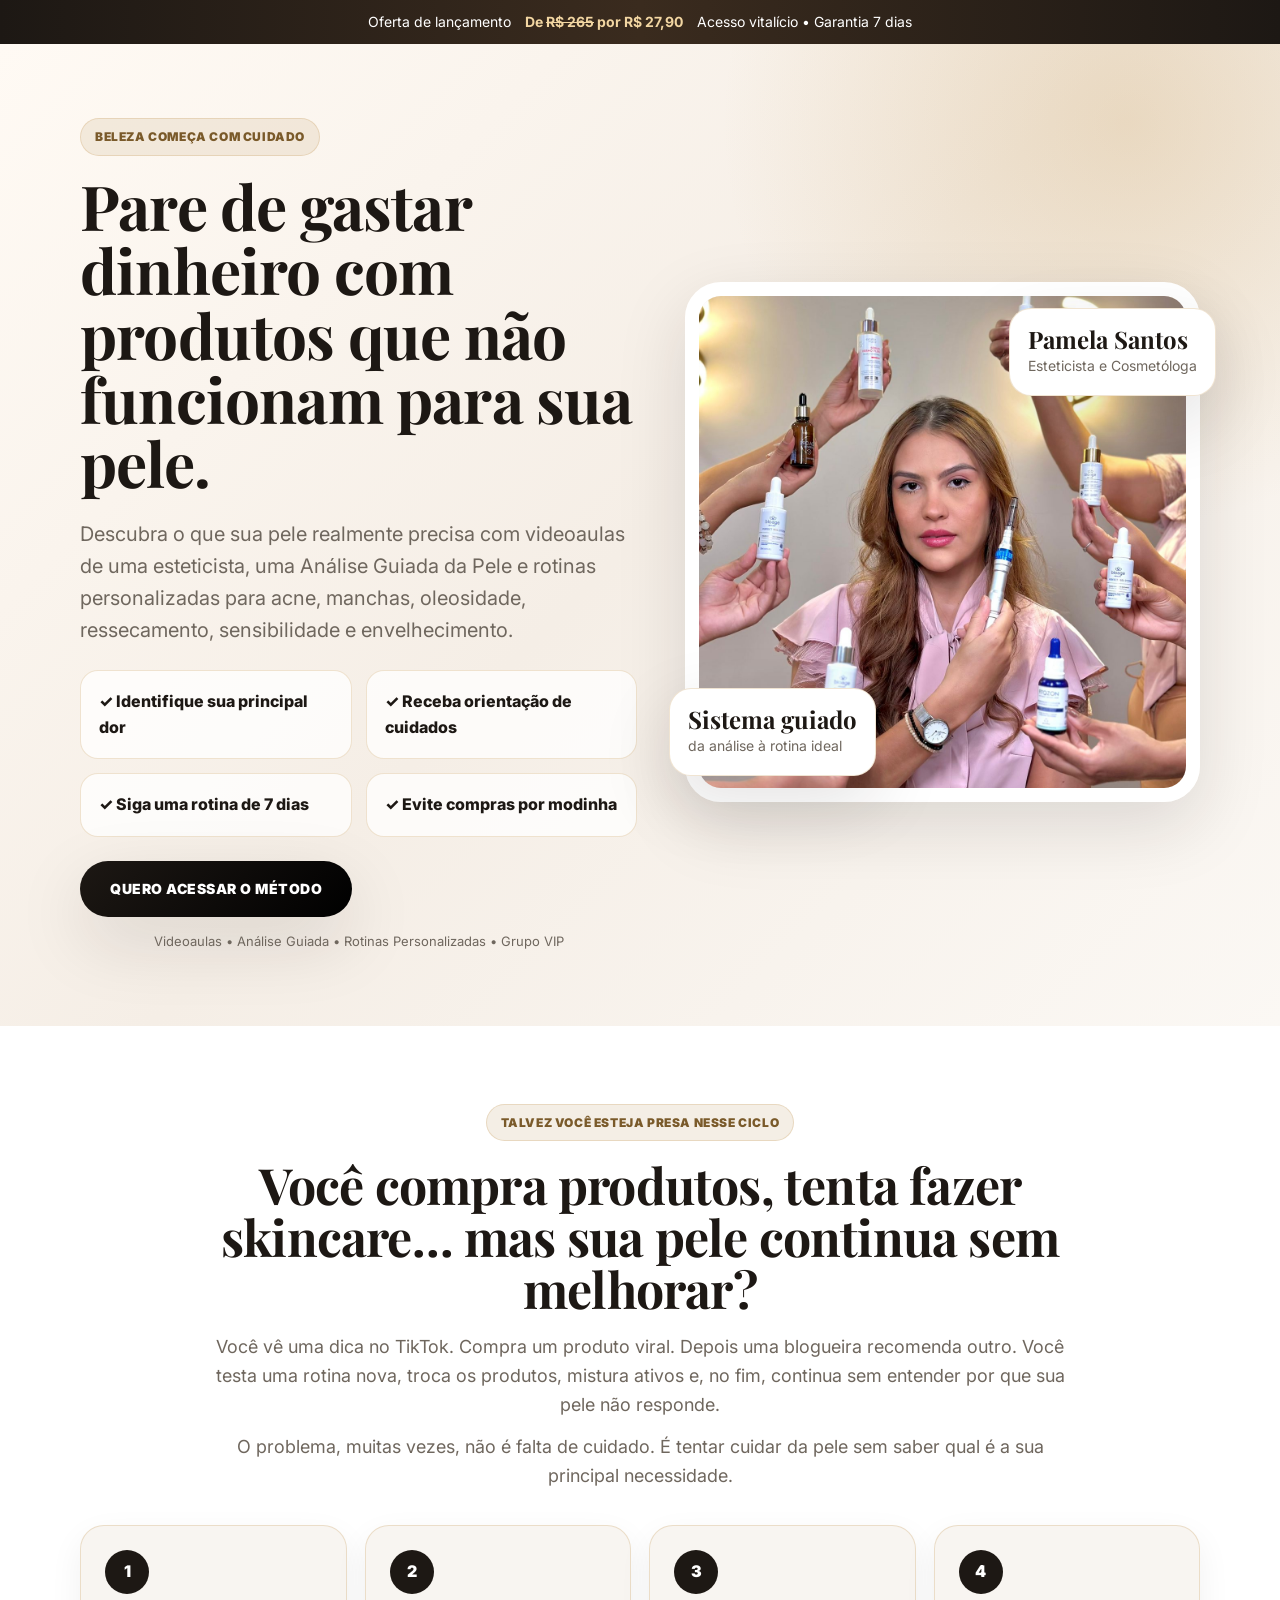
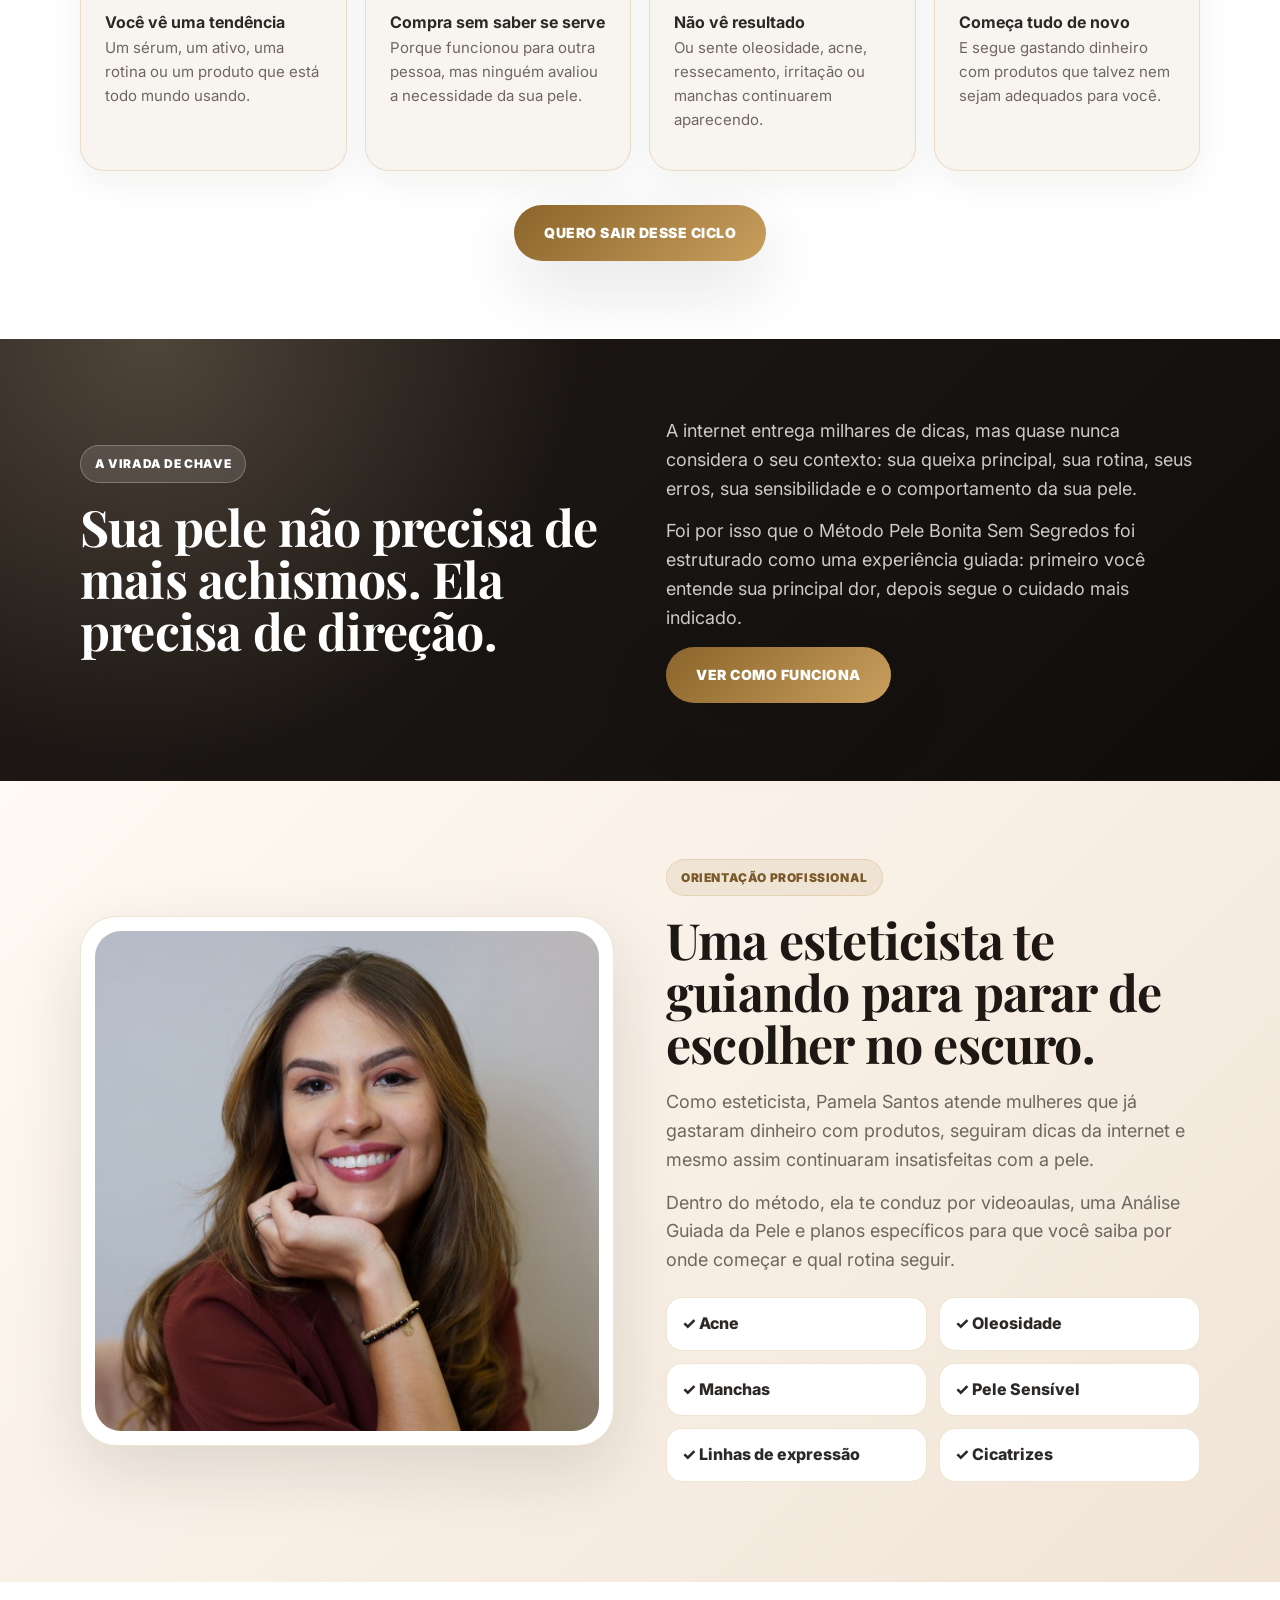
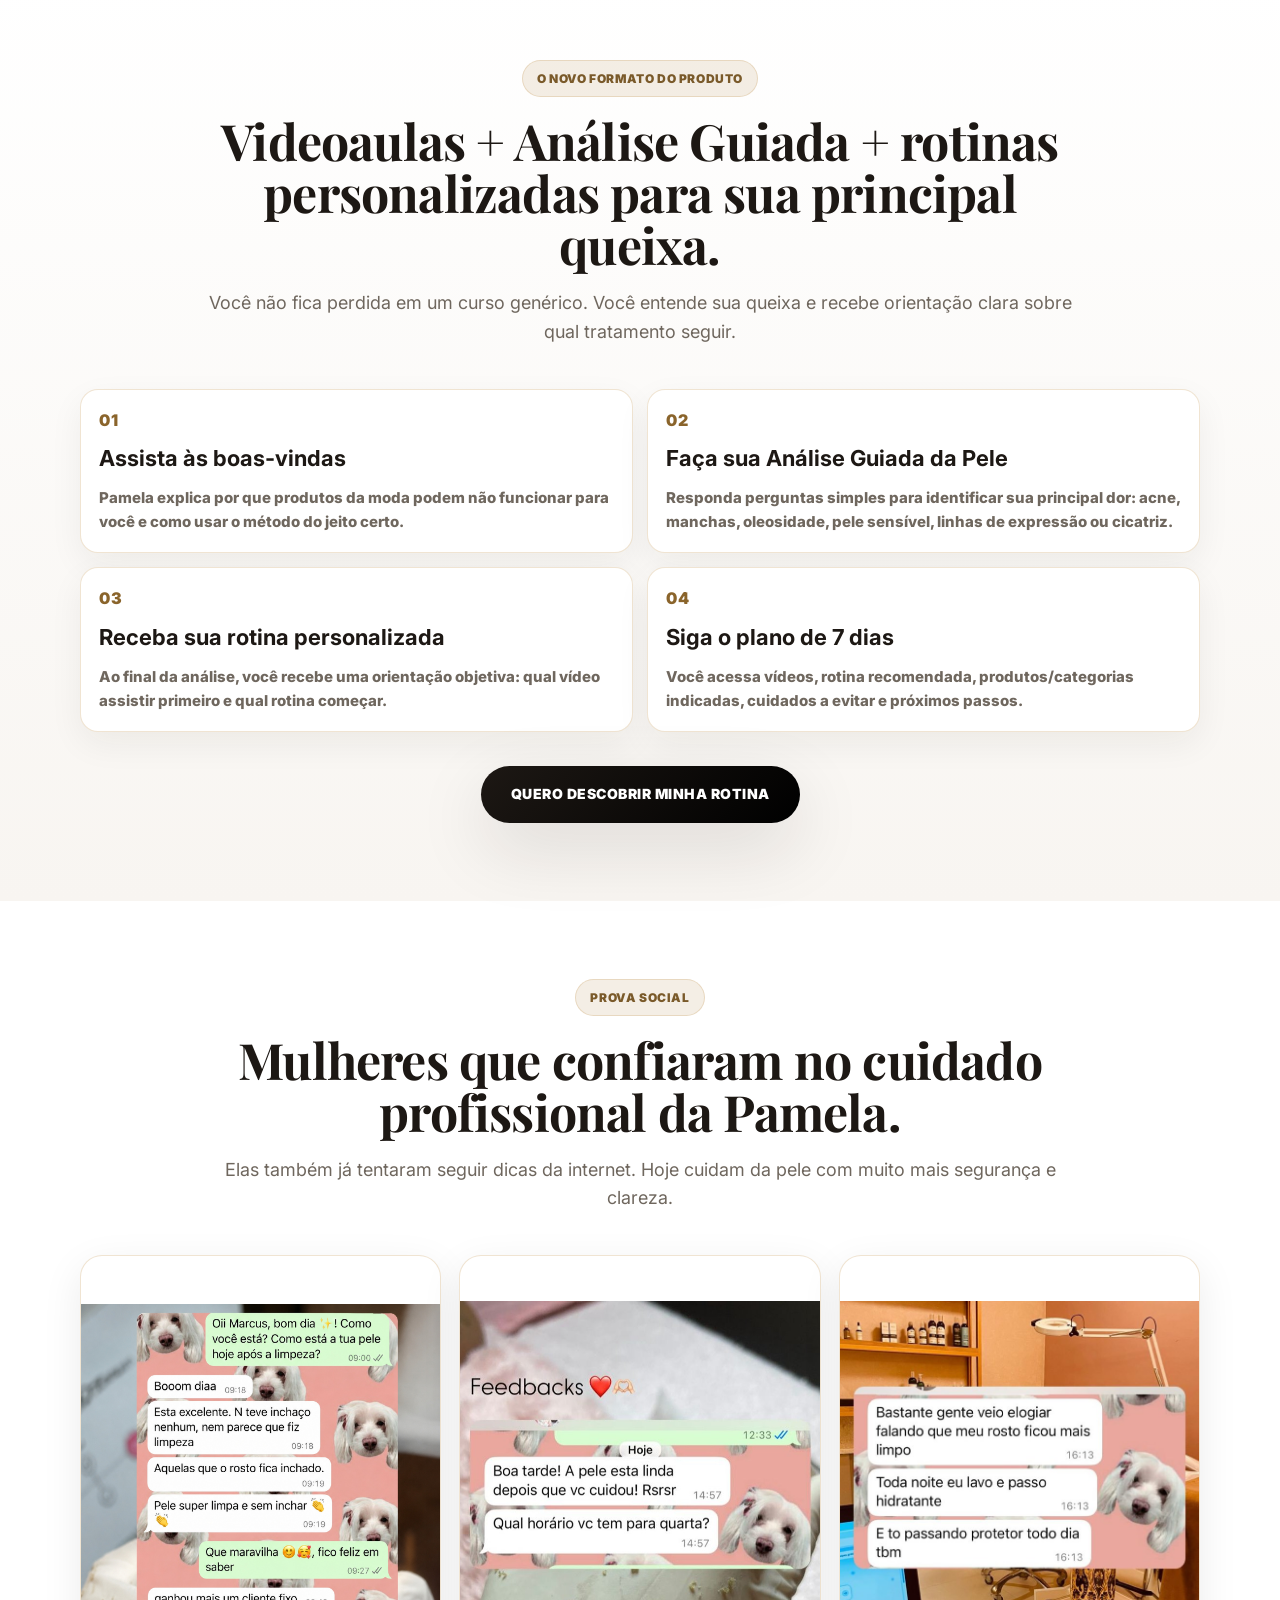
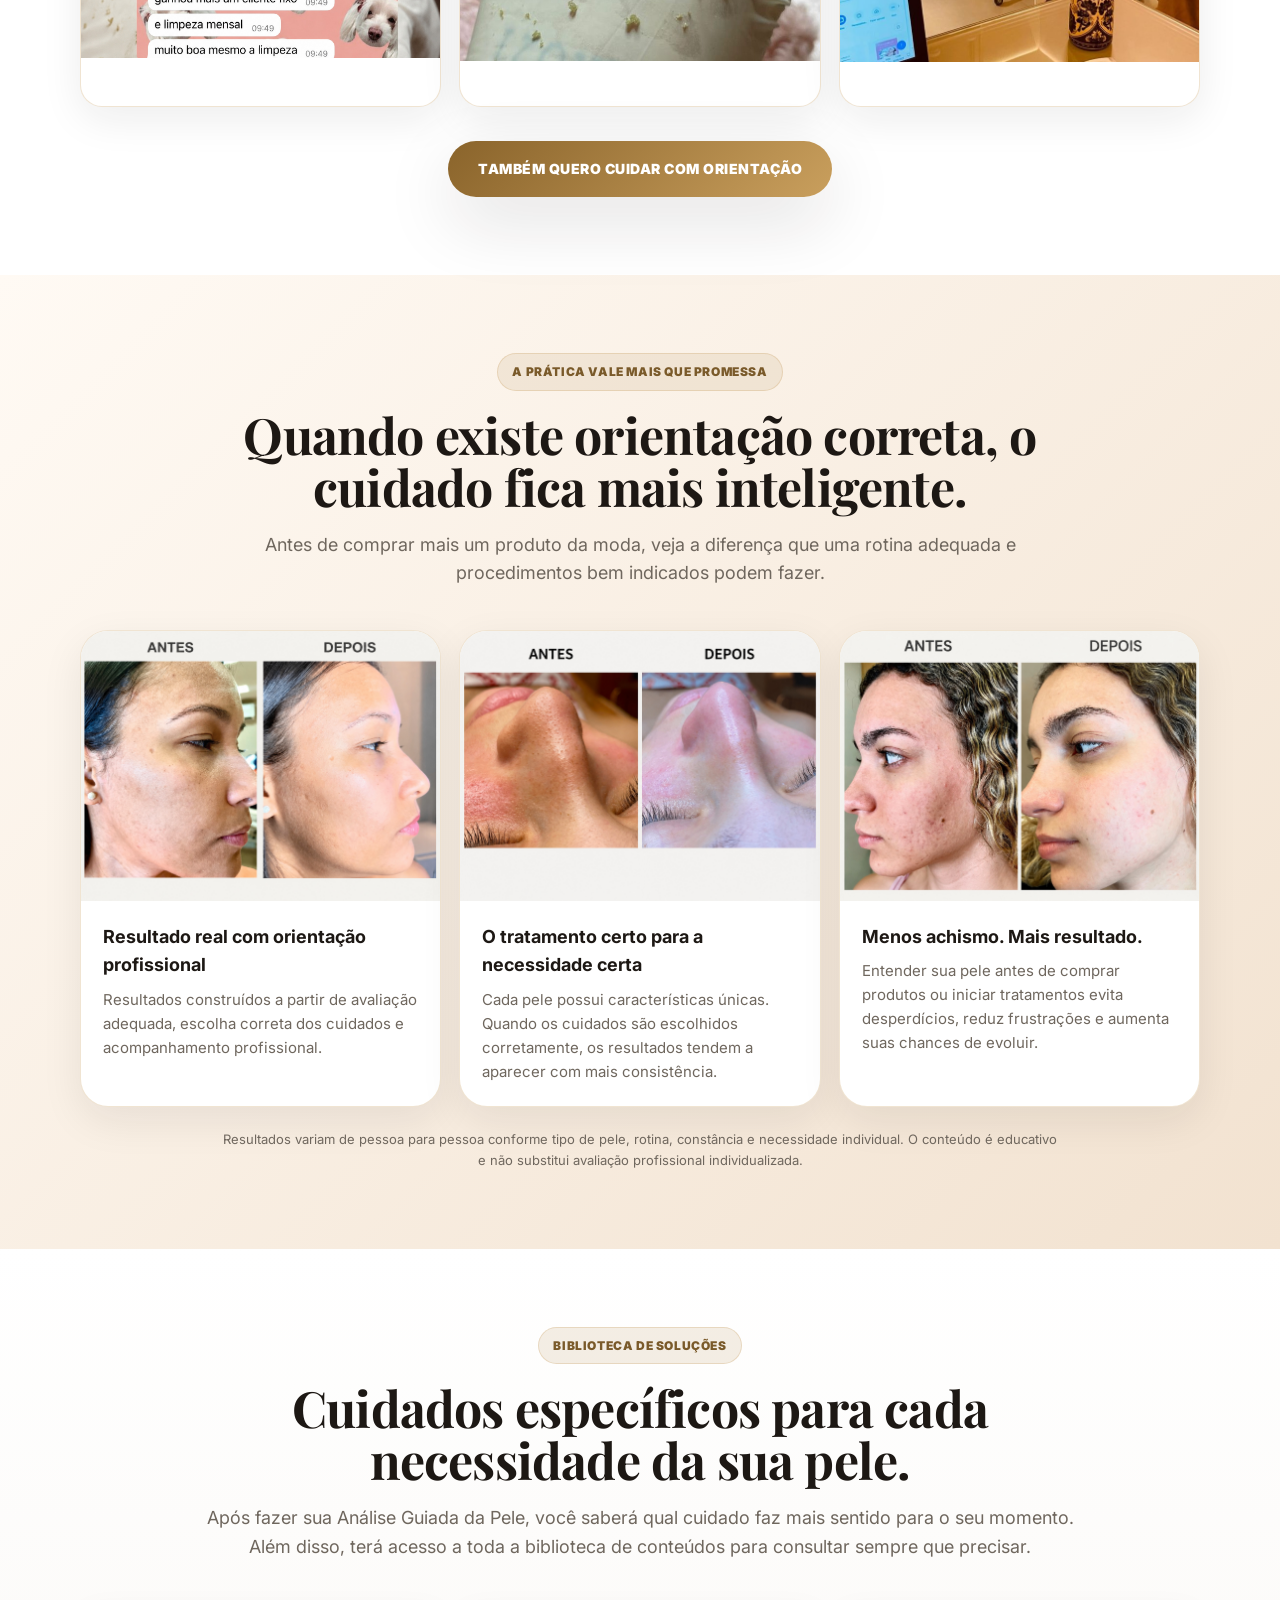
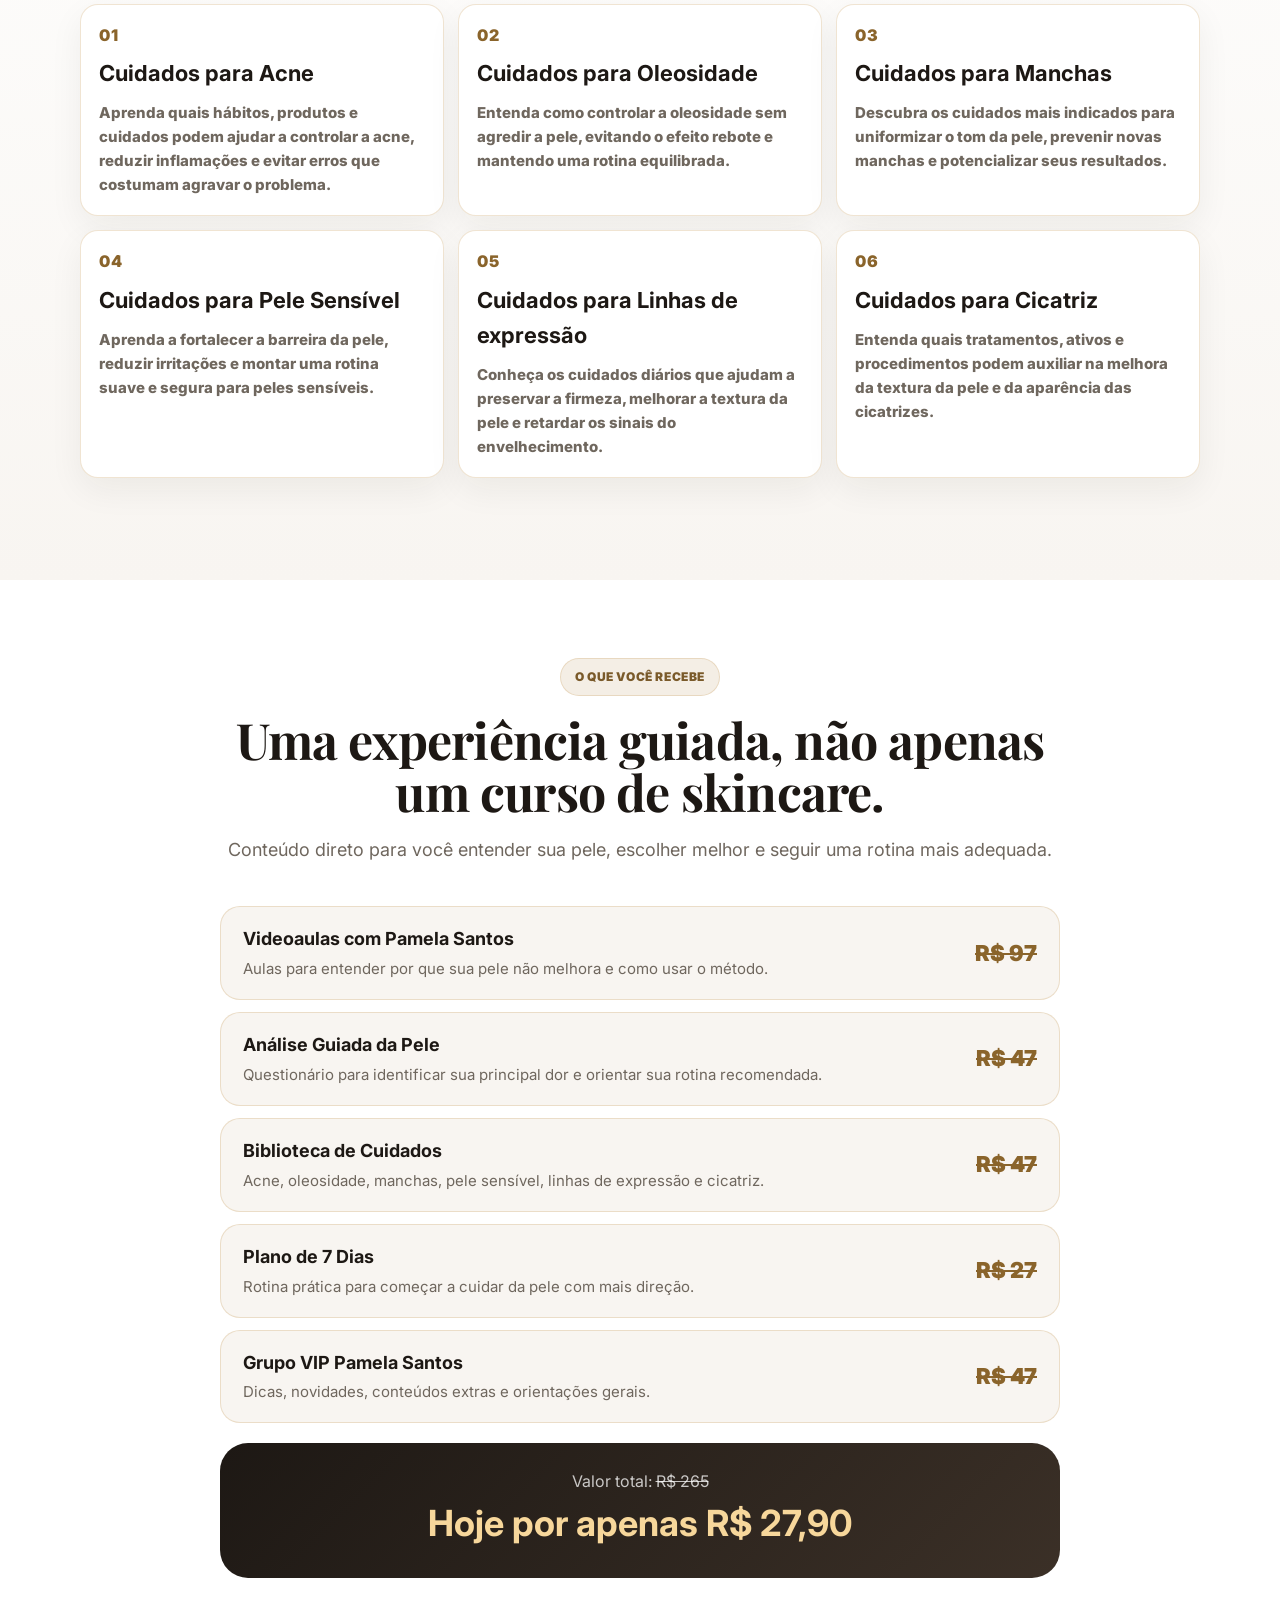
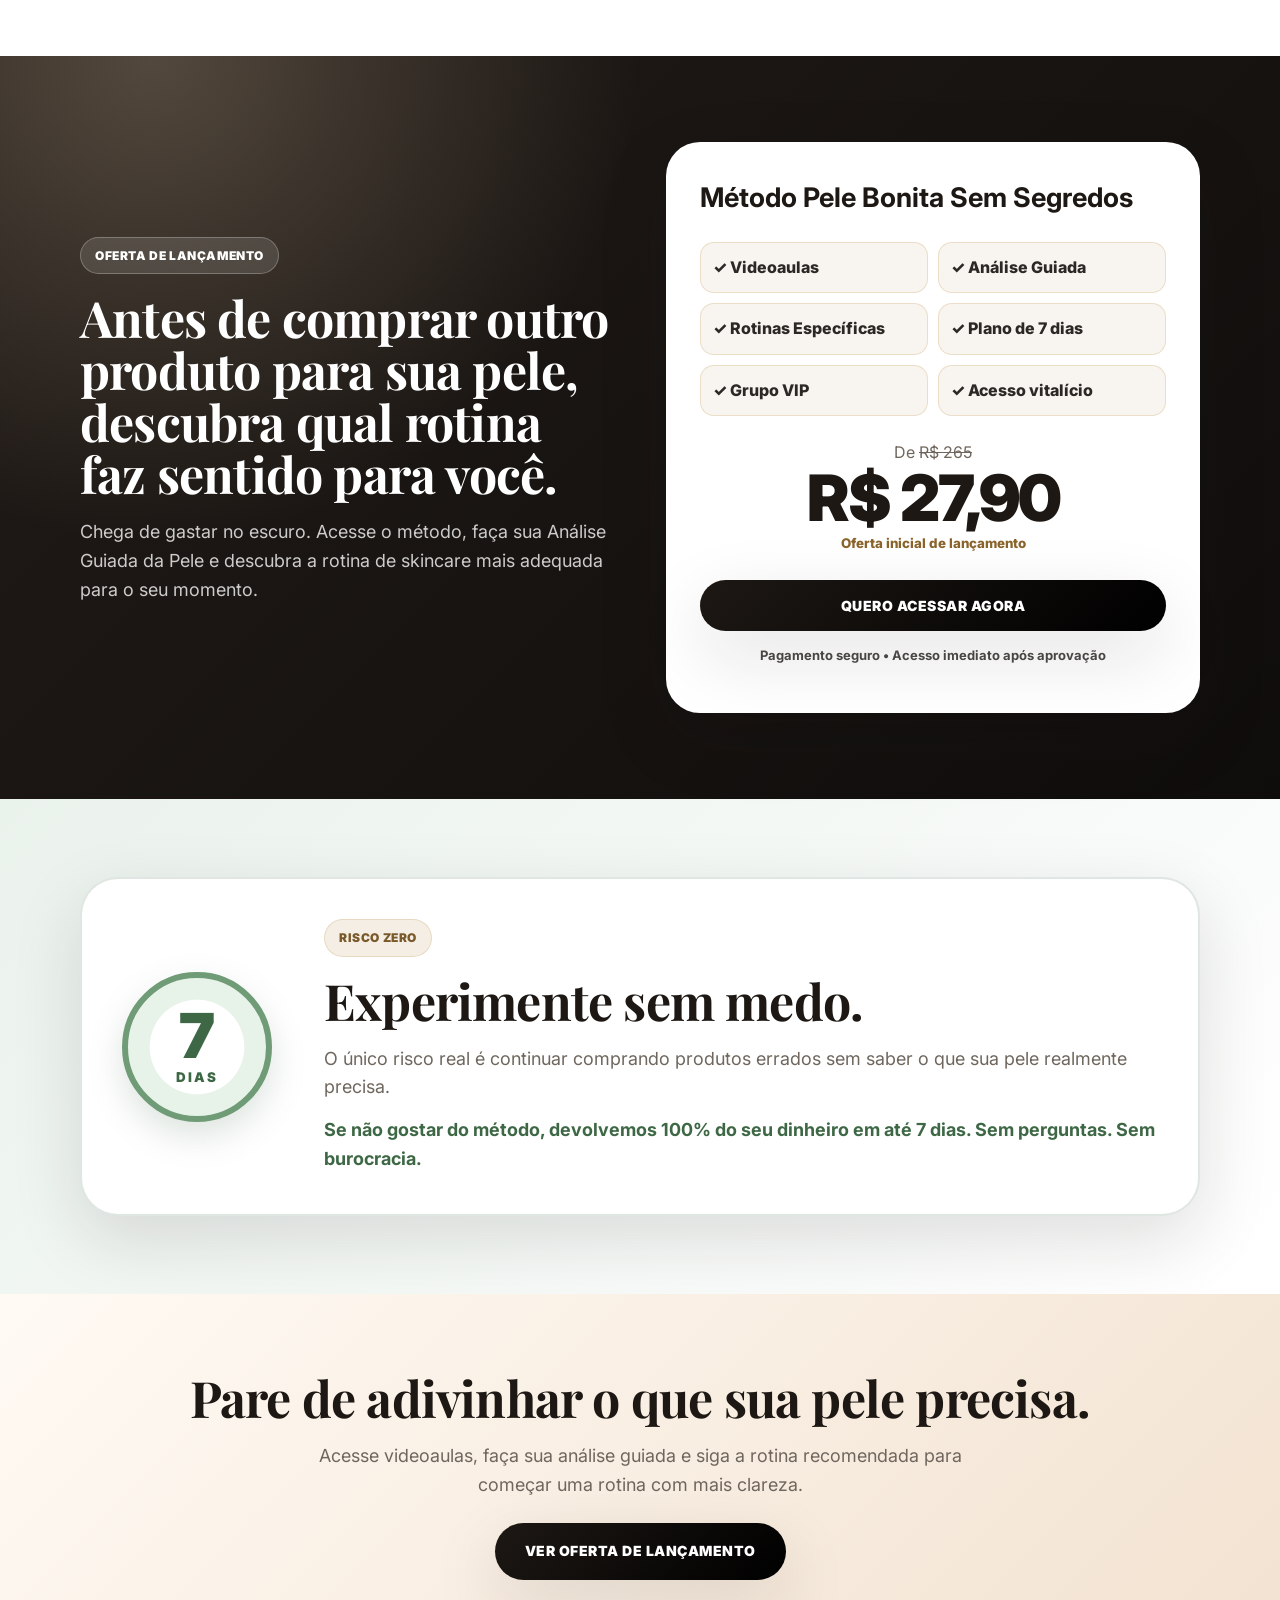
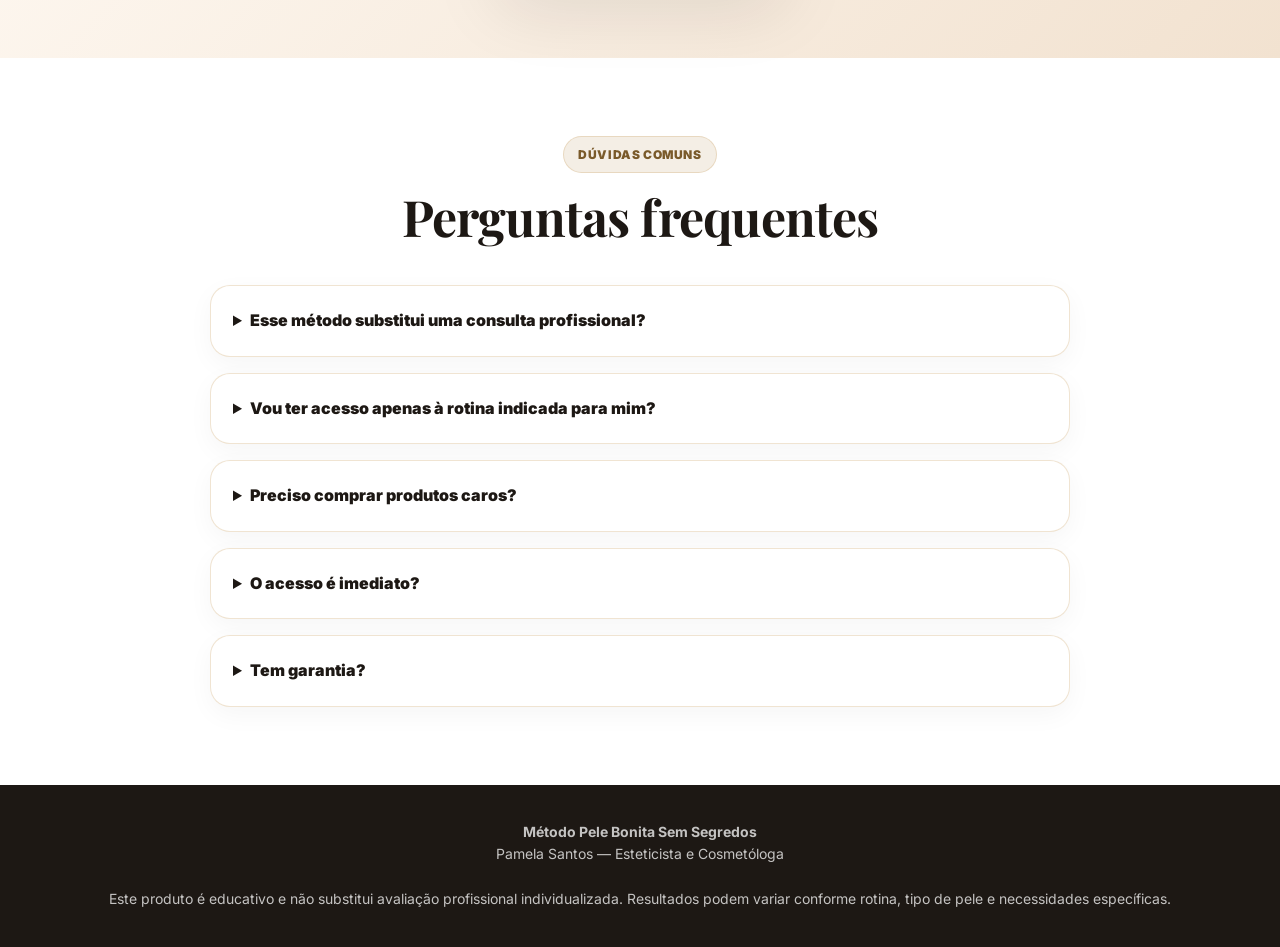
==== commit ae900ec7: "Add files via upload" ====
--- a/index.html
+++ b/index.html
@@ -8,7 +8,7 @@
   <meta name="description" content="Pare de gastar dinheiro com produtos errados. Descubra o que sua pele realmente precisa com videoaulas, análise guiada e rotinas criadas por uma esteticista." />
 
   <meta property="og:title" content="Método Pele Bonita Sem Segredos" />
-  <meta property="og:description" content="Videoaulas + Análise Guiada da Pele + Rotinas para acne, manchas, oleosidade, ressecamento, sensibilidade e envelhecimento." />
+  <meta property="og:description" content="Videoaulas + Análise Guiada da Pele + Rotinas para acne, manchas, oleosidade, pele sensível, linhas de expressão e cicatriz." />
   <meta property="og:image" content="./assets/img/og-image.jpg" />
 
   <link rel="icon" type="image/png" href="./assets/img/favicon.png" />
@@ -18,365 +18,432 @@
 <body>
   <script src="./assets/js/config.js"></script>
 
-  <div class="topbar">
-    <span>Oferta de lançamento</span>
-    <strong>De <s>R$ 265</s> por R$ 27,90</strong>
-    <span>Acesso vitalício • Garantia 7 dias</span>
-  </div>
-
-  <header class="hero">
-    <div class="container hero-grid">
-      <div>
-        <span class="pill">Beleza começa com cuidado</span>
-        <h1>Pare de gastar dinheiro com produtos que não funcionam para sua pele.</h1>
-        <p class="subtitle">
-          Descubra o que sua pele realmente precisa com videoaulas de uma esteticista, uma Análise Guiada da Pele e rotinas personalizadas para acne, manchas, oleosidade, ressecamento, sensibilidade e envelhecimento.
-        </p>
-
-        <div class="hero-points">
-          <div>✓ Identifique sua principal dor</div>
-          <div>✓ Receba orientação de cuidados</div>
-          <div>✓ Siga uma rotina de 7 dias</div>
-          <div>✓ Evite compras por modinha</div>
-        </div>
-
-        <a href="#oferta" class="btn">Quero acessar o método</a>
-        <p class="microcopy">Videoaulas • Análise Guiada • Rotinas Personalizadas • Grupo VIP</p>
-      </div>
-
-      <div class="hero-photo-wrap">
-        <img src="./assets/img/pamela-hero.jpg" alt="Pamela Santos" class="hero-photo" />
-        <div class="floating-card top">
-          <strong>Pamela Santos</strong>
-          <span>Esteticista e Cosmetóloga</span>
-        </div>
-        <div class="floating-card bottom">
-          <strong>Sistema guiado</strong>
-          <span>da análise à rotina ideal</span>
-        </div>
-      </div>
+  <!-- =========================================================
+       VERSÃO DESKTOP — COMPLETA
+       ========================================================= -->
+  <main class="desktop-page">
+    <div class="topbar">
+      <span>Oferta de lançamento</span>
+      <strong>De <s>R$ 265</s> por R$ 27,90</strong>
+      <span>Acesso vitalício • Garantia 7 dias</span>
     </div>
-  </header>
-
-  <section class="section identification">
-    <div class="container narrow">
-      <span class="eyebrow">Talvez você esteja presa nesse ciclo</span>
-      <h2>Você compra produtos, tenta fazer skincare… mas sua pele continua sem melhorar?</h2>
-      <p>
-        Você vê uma dica no TikTok. Compra um produto viral. Depois uma blogueira recomenda outro. Você testa uma rotina nova, troca os produtos, mistura ativos e, no fim, continua sem entender por que sua pele não responde.
-      </p>
-      <p>
-        O problema, muitas vezes, não é falta de cuidado. É tentar cuidar da pele sem saber qual é a sua principal necessidade.
-      </p>
-    </div>
-
-    <div class="container cycle-grid">
-      <div class="cycle-card">
-        <span>1</span>
-        <strong>Você vê uma tendência</strong>
-        <p>Um sérum, um ativo, uma rotina ou um produto que está todo mundo usando.</p>
-      </div>
-      <div class="cycle-card">
-        <span>2</span>
-        <strong>Compra sem saber se serve</strong>
-        <p>Porque funcionou para outra pessoa, mas ninguém avaliou a necessidade da sua pele.</p>
-      </div>
-      <div class="cycle-card">
-        <span>3</span>
-        <strong>Não vê resultado</strong>
-        <p>Ou sente oleosidade, acne, ressecamento, irritação ou manchas continuarem aparecendo.</p>
-      </div>
-      <div class="cycle-card">
-        <span>4</span>
-        <strong>Começa tudo de novo</strong>
-        <p>E segue gastando dinheiro com produtos que talvez nem sejam adequados para você.</p>
-      </div>
-    </div>
-
-    <div class="container center-cta">
-      <a href="#oferta" class="btn btn-soft">Quero sair desse ciclo</a>
-    </div>
-  </section>
-
-  <section class="section dark-section">
-    <div class="container dark-grid">
-      <div>
-        <span class="eyebrow light">A virada de chave</span>
-        <h2>Sua pele não precisa de mais achismos. Ela precisa de direção.</h2>
-      </div>
-
-      <div>
+
+    <header class="hero">
+      <div class="container hero-grid">
+        <div>
+          <span class="pill">Beleza começa com cuidado</span>
+          <h1>Pare de gastar dinheiro com produtos que não funcionam para sua pele.</h1>
+          <p class="subtitle">
+            Descubra o que sua pele realmente precisa com videoaulas de uma esteticista, uma Análise Guiada da Pele e rotinas personalizadas para acne, manchas, oleosidade, ressecamento, sensibilidade e envelhecimento.
+          </p>
+
+          <div class="hero-points">
+            <div>✓ Identifique sua principal dor</div>
+            <div>✓ Receba orientação de cuidados</div>
+            <div>✓ Siga uma rotina de 7 dias</div>
+            <div>✓ Evite compras por modinha</div>
+          </div>
+
+          <a href="#oferta" class="btn">Quero acessar o método</a>
+          <p class="microcopy">Videoaulas • Análise Guiada • Rotinas Personalizadas • Grupo VIP</p>
+        </div>
+
+        <div class="hero-photo-wrap">
+          <img src="./assets/img/pamela-hero.jpg" alt="Pamela Santos" class="hero-photo" />
+          <div class="floating-card top">
+            <strong>Pamela Santos</strong>
+            <span>Esteticista e Cosmetóloga</span>
+          </div>
+          <div class="floating-card bottom">
+            <strong>Sistema guiado</strong>
+            <span>da análise à rotina ideal</span>
+          </div>
+        </div>
+      </div>
+    </header>
+
+    <section class="section identification">
+      <div class="container narrow">
+        <span class="eyebrow">Talvez você esteja presa nesse ciclo</span>
+        <h2>Você compra produtos, tenta fazer skincare… mas sua pele continua sem melhorar?</h2>
         <p>
-          A internet entrega milhares de dicas, mas quase nunca considera o seu contexto: sua queixa principal, sua rotina, seus erros, sua sensibilidade e o comportamento da sua pele.
+          Você vê uma dica no TikTok. Compra um produto viral. Depois uma blogueira recomenda outro. Você testa uma rotina nova, troca os produtos, mistura ativos e, no fim, continua sem entender por que sua pele não responde.
         </p>
         <p>
-          Foi por isso que o Método Pele Bonita Sem Segredos foi estruturado como uma experiência guiada: primeiro você entende sua principal dor, depois segue o cuidado mais indicado.
+          O problema, muitas vezes, não é falta de cuidado. É tentar cuidar da pele sem saber qual é a sua principal necessidade.
         </p>
-        <a href="#como-funciona" class="btn btn-gold">Ver como funciona</a>
+      </div>
+
+      <div class="container cycle-grid">
+        <div class="cycle-card"><span>1</span><strong>Você vê uma tendência</strong><p>Um sérum, um ativo, uma rotina ou um produto que está todo mundo usando.</p></div>
+        <div class="cycle-card"><span>2</span><strong>Compra sem saber se serve</strong><p>Porque funcionou para outra pessoa, mas ninguém avaliou a necessidade da sua pele.</p></div>
+        <div class="cycle-card"><span>3</span><strong>Não vê resultado</strong><p>Ou sente oleosidade, acne, ressecamento, irritação ou manchas continuarem aparecendo.</p></div>
+        <div class="cycle-card"><span>4</span><strong>Começa tudo de novo</strong><p>E segue gastando dinheiro com produtos que talvez nem sejam adequados para você.</p></div>
+      </div>
+
+      <div class="container center-cta">
+        <a href="#oferta" class="btn btn-soft">Quero sair desse ciclo</a>
+      </div>
+    </section>
+
+    <section class="section dark-section">
+      <div class="container dark-grid">
+        <div>
+          <span class="eyebrow light">A virada de chave</span>
+          <h2>Sua pele não precisa de mais achismos. Ela precisa de direção.</h2>
+        </div>
+
+        <div>
+          <p>A internet entrega milhares de dicas, mas quase nunca considera o seu contexto: sua queixa principal, sua rotina, seus erros, sua sensibilidade e o comportamento da sua pele.</p>
+          <p>Foi por isso que o Método Pele Bonita Sem Segredos foi estruturado como uma experiência guiada: primeiro você entende sua principal dor, depois segue o cuidado mais indicado.</p>
+          <a href="#como-funciona" class="btn btn-gold">Ver como funciona</a>
+        </div>
+      </div>
+    </section>
+
+    <section class="section expert">
+      <div class="container expert-grid">
+        <div class="expert-image">
+          <img src="./assets/img/pamela-about.jpg" alt="Pamela Santos Esteticista" loading="lazy" />
+        </div>
+
+        <div>
+          <span class="eyebrow">Orientação profissional</span>
+          <h2>Uma esteticista te guiando para parar de escolher no escuro.</h2>
+          <p>Como esteticista, Pamela Santos atende mulheres que já gastaram dinheiro com produtos, seguiram dicas da internet e mesmo assim continuaram insatisfeitas com a pele.</p>
+          <p>Dentro do método, ela te conduz por videoaulas, uma Análise Guiada da Pele e planos específicos para que você saiba por onde começar e qual rotina seguir.</p>
+
+          <div class="specialties">
+            <div>✓ Acne</div><div>✓ Oleosidade</div><div>✓ Manchas</div><div>✓ Pele Sensível</div><div>✓ Linhas de expressão</div><div>✓ Cicatrizes</div>
+          </div>
+        </div>
+      </div>
+    </section>
+
+    <section class="section system-section" id="como-funciona">
+      <div class="container">
+        <div class="section-title">
+          <span class="eyebrow">O novo formato do produto</span>
+          <h2>Videoaulas + Análise Guiada + rotinas personalizadas para sua principal queixa.</h2>
+          <p>Você não fica perdida em um curso genérico. Você entende sua queixa e recebe orientação clara sobre qual tratamento seguir.</p>
+        </div>
+
+        <div class="system-steps">
+          <div class="system-card"><span>01</span><h3>Assista às boas-vindas</h3><p>Pamela explica por que produtos da moda podem não funcionar para você e como usar o método do jeito certo.</p></div>
+          <div class="system-card"><span>02</span><h3>Faça sua Análise Guiada da Pele</h3><p>Responda perguntas simples para identificar sua principal dor: acne, manchas, oleosidade, pele sensível, linhas de expressão ou cicatriz.</p></div>
+          <div class="system-card"><span>03</span><h3>Receba sua rotina personalizada</h3><p>Ao final da análise, você recebe uma orientação objetiva: qual vídeo assistir primeiro e qual rotina começar.</p></div>
+          <div class="system-card"><span>04</span><h3>Siga o plano de 7 dias</h3><p>Você acessa vídeos, rotina recomendada, produtos/categorias indicadas, cuidados a evitar e próximos passos.</p></div>
+        </div>
+
+        <div class="center-cta"><a href="#oferta" class="btn">Quero descobrir minha rotina</a></div>
+      </div>
+    </section>
+
+    <section class="section proof">
+      <div class="container">
+        <div class="section-title">
+          <span class="eyebrow">Prova social</span>
+          <h2>Mulheres que confiaram no cuidado profissional da Pamela.</h2>
+          <p>Elas também já tentaram seguir dicas da internet. Hoje cuidam da pele com muito mais segurança e clareza.</p>
+        </div>
+
+        <div class="testimonial-grid">
+          <img src="./assets/img/depoimentos/depoimento-1.jpg" alt="Depoimento 1" loading="lazy" />
+          <img src="./assets/img/depoimentos/depoimento-2.jpg" alt="Depoimento 2" loading="lazy" />
+          <img src="./assets/img/depoimentos/depoimento-3.jpg" alt="Depoimento 3" loading="lazy" />
+        </div>
+
+        <div class="center-cta"><a href="#oferta" class="btn btn-soft">Também quero cuidar com orientação</a></div>
+      </div>
+    </section>
+
+    <section class="section results-section">
+      <div class="container">
+        <div class="section-title">
+          <span class="eyebrow">A prática vale mais que promessa</span>
+          <h2>Quando existe orientação correta, o cuidado fica mais inteligente.</h2>
+          <p>Antes de comprar mais um produto da moda, veja a diferença que uma rotina adequada e procedimentos bem indicados podem fazer.</p>
+        </div>
+
+        <div class="results-grid">
+          <div class="result-card"><img src="./assets/img/resultados/resultado-01.jpg" alt="Resultado antes e depois 1" loading="lazy" /><div><strong>Resultado real com orientação profissional</strong><p>Resultados construídos a partir de avaliação adequada, escolha correta dos cuidados e acompanhamento profissional.</p></div></div>
+          <div class="result-card"><img src="./assets/img/resultados/resultado-02.jpg" alt="Resultado antes e depois 2" loading="lazy" /><div><strong>O tratamento certo para a necessidade certa</strong><p>Cada pele possui características únicas. Quando os cuidados são escolhidos corretamente, os resultados tendem a aparecer com mais consistência.</p></div></div>
+          <div class="result-card"><img src="./assets/img/resultados/resultado-03.jpg" alt="Resultado antes e depois 3" loading="lazy" /><div><strong>Menos achismo. Mais resultado.</strong><p>Entender sua pele antes de comprar produtos ou iniciar tratamentos evita desperdícios, reduz frustrações e aumenta suas chances de evoluir.</p></div></div>
+        </div>
+
+        <p class="result-disclaimer">Resultados variam de pessoa para pessoa conforme tipo de pele, rotina, constância e necessidade individual. O conteúdo é educativo e não substitui avaliação profissional individualizada.</p>
+      </div>
+    </section>
+
+    <section class="section tracks">
+      <div class="container">
+        <div class="section-title">
+          <span class="eyebrow">Biblioteca de soluções</span>
+          <h2>Cuidados específicos para cada necessidade da sua pele.</h2>
+          <p>Após fazer sua Análise Guiada da Pele, você saberá qual cuidado faz mais sentido para o seu momento. Além disso, terá acesso a toda a biblioteca de conteúdos para consultar sempre que precisar.</p>
+        </div>
+
+        <div class="track-grid">
+          <div class="track-card"><span>01</span><h3>Cuidados para Acne</h3><p>Aprenda quais hábitos, produtos e cuidados podem ajudar a controlar a acne, reduzir inflamações e evitar erros que costumam agravar o problema.</p></div>
+          <div class="track-card"><span>02</span><h3>Cuidados para Oleosidade</h3><p>Entenda como controlar a oleosidade sem agredir a pele, evitando o efeito rebote e mantendo uma rotina equilibrada.</p></div>
+          <div class="track-card"><span>03</span><h3>Cuidados para Manchas</h3><p>Descubra os cuidados mais indicados para uniformizar o tom da pele, prevenir novas manchas e potencializar seus resultados.</p></div>
+          <div class="track-card"><span>04</span><h3>Cuidados para Pele Sensível</h3><p>Aprenda a fortalecer a barreira da pele, reduzir irritações e montar uma rotina suave e segura para peles sensíveis.</p></div>
+          <div class="track-card"><span>05</span><h3>Cuidados para Linhas de expressão</h3><p>Conheça os cuidados diários que ajudam a preservar a firmeza, melhorar a textura da pele e retardar os sinais do envelhecimento.</p></div>
+          <div class="track-card"><span>06</span><h3>Cuidados para Cicatriz</h3><p>Entenda quais tratamentos, ativos e procedimentos podem auxiliar na melhora da textura da pele e da aparência das cicatrizes.</p></div>
+        </div>
+      </div>
+    </section>
+
+    <section class="section receive">
+      <div class="container">
+        <div class="section-title">
+          <span class="eyebrow">O que você recebe</span>
+          <h2>Uma experiência guiada, não apenas um curso de skincare.</h2>
+          <p>Conteúdo direto para você entender sua pele, escolher melhor e seguir uma rotina mais adequada.</p>
+        </div>
+
+        <div class="value-stack">
+          <div class="stack-item"><div><strong>Videoaulas com Pamela Santos</strong><p>Aulas para entender por que sua pele não melhora e como usar o método.</p></div><span><s>R$ 97</s></span></div>
+          <div class="stack-item"><div><strong>Análise Guiada da Pele</strong><p>Questionário para identificar sua principal dor e orientar sua rotina recomendada.</p></div><span><s>R$ 47</s></span></div>
+          <div class="stack-item"><div><strong>Biblioteca de Cuidados</strong><p>Acne, oleosidade, manchas, pele sensível, linhas de expressão e cicatriz.</p></div><span><s>R$ 47</s></span></div>
+          <div class="stack-item"><div><strong>Plano de 7 Dias</strong><p>Rotina prática para começar a cuidar da pele com mais direção.</p></div><span><s>R$ 27</s></span></div>
+          <div class="stack-item"><div><strong>Grupo VIP Pamela Santos</strong><p>Dicas, novidades, conteúdos extras e orientações gerais.</p></div><span><s>R$ 47</s></span></div>
+        </div>
+
+        <div class="total-box"><span>Valor total: <s>R$ 265</s></span><strong>Hoje por apenas R$ 27,90</strong></div>
+      </div>
+    </section>
+
+    <section class="offer" id="oferta">
+      <div class="container offer-grid">
+        <div class="offer-copy">
+          <span class="eyebrow light">Oferta de lançamento</span>
+          <h2>Antes de comprar outro produto para sua pele, descubra qual rotina faz sentido para você.</h2>
+          <p>Chega de gastar no escuro. Acesse o método, faça sua Análise Guiada da Pele e descubra a rotina de skincare mais adequada para o seu momento.</p>
+        </div>
+
+        <div class="offer-box">
+          <h3>Método Pele Bonita Sem Segredos</h3>
+          <div class="offer-lines">
+            <div>✓ Videoaulas</div><div>✓ Análise Guiada</div><div>✓ Rotinas Específicas</div><div>✓ Plano de 7 dias</div><div>✓ Grupo VIP</div><div>✓ Acesso vitalício</div>
+          </div>
+
+          <div class="price-area"><span>De <s>R$ 265</s></span><strong>R$ 27,90</strong><small>Oferta inicial de lançamento</small></div>
+
+          <button class="btn wide" onclick="goToCheckout()">Quero acessar agora</button>
+          <p class="secure">Pagamento seguro • Acesso imediato após aprovação</p>
+        </div>
+      </div>
+    </section>
+
+    <section class="section guarantee">
+      <div class="container guarantee-card">
+        <div class="seal"><span>7</span><small>DIAS</small></div>
+        <div>
+          <span class="eyebrow">Risco zero</span>
+          <h2>Experimente sem medo.</h2>
+          <p>O único risco real é continuar comprando produtos errados sem saber o que sua pele realmente precisa.</p>
+          <strong>Se não gostar do método, devolvemos 100% do seu dinheiro em até 7 dias. Sem perguntas. Sem burocracia.</strong>
+        </div>
+      </div>
+    </section>
+
+    <section class="section final-cta">
+      <div class="container">
+        <h2>Pare de adivinhar o que sua pele precisa.</h2>
+        <p>Acesse videoaulas, faça sua análise guiada e siga a rotina recomendada para começar uma rotina com mais clareza.</p>
+        <a href="#oferta" class="btn">Ver oferta de lançamento</a>
+      </div>
+    </section>
+
+    <section class="section faq-section">
+      <div class="container">
+        <div class="section-title"><span class="eyebrow">Dúvidas comuns</span><h2>Perguntas frequentes</h2></div>
+
+        <div class="faq">
+          <details><summary>Esse método substitui uma consulta profissional?</summary><p>Não. O método é educativo e oferece uma análise guiada para orientar seus próximos passos, mas não substitui avaliação individualizada feita por profissional habilitada.</p></details>
+          <details><summary>Vou ter acesso apenas à rotina indicada para mim?</summary><p>Não. A Análise Guiada da Pele vai te ajudar a identificar por onde começar, mas você terá acesso vitalício à biblioteca completa de cuidados para consultar sempre que sua pele tiver uma nova necessidade.</p></details>
+          <details><summary>Preciso comprar produtos caros?</summary><p>Não. A proposta é evitar compras sem direção. O método te ajuda a entender sua dor principal antes de gastar com produtos.</p></details>
+          <details><summary>O acesso é imediato?</summary><p>Sim. Após a aprovação do pagamento, você recebe acesso pela nossa plataforma de conteúdo.</p></details>
+          <details><summary>Tem garantia?</summary><p>Sim. Você tem 7 dias de garantia incondicional. Se não gostar, devolvemos seu dinheiro.</p></details>
+        </div>
+      </div>
+    </section>
+
+    <div class="sticky desktop-sticky">
+      <div class="container sticky-inner">
+        <strong>Método Pele Bonita Sem Segredos — R$ 27,90</strong>
+        <a href="#oferta" class="btn">Ver oferta</a>
       </div>
     </div>
-  </section>
-
-  <section class="section expert">
-    <div class="container expert-grid">
-      <div class="expert-image">
-        <img src="./assets/img/pamela-about.jpg" alt="Pamela Santos Esteticista" />
-      </div>
-
-      <div>
-        <span class="eyebrow">Orientação profissional</span>
-        <h2>Uma esteticista te guiando para parar de escolher no escuro.</h2>
+
+    <footer>
+      <div class="container">
+        <strong>Método Pele Bonita Sem Segredos</strong><br />
+        Pamela Santos — Esteticista e Cosmetóloga<br /><br />
+        Este produto é educativo e não substitui avaliação profissional individualizada. Resultados podem variar conforme rotina, tipo de pele e necessidades específicas.
+      </div>
+    </footer>
+  </main>
+
+  <!-- =========================================================
+       VERSÃO MOBILE — MAIS CURTA E FOCADA EM CONVERSÃO
+       ========================================================= -->
+  <main class="mobile-page">
+    <div class="mobile-topbar">
+      <strong>Oferta de lançamento: R$ 27,90</strong>
+      <span>Acesso vitalício • Garantia 7 dias</span>
+    </div>
+
+    <header class="m-hero">
+      <div class="m-container">
+        <span class="m-pill">Beleza começa com cuidado</span>
+        <h1>Pare de comprar skincare no escuro.</h1>
         <p>
-          Como esteticista, Pamela Santos atende mulheres que já gastaram dinheiro com produtos, seguiram dicas da internet e mesmo assim continuaram insatisfeitas com a pele.
+          Faça sua Análise Guiada da Pele e descubra a rotina mais adequada para acne, oleosidade, manchas, pele sensível, linhas de expressão ou cicatriz.
         </p>
-        <p>
-          Dentro do método, ela te conduz por videoaulas, uma Análise Guiada da Pele e planos específicos para que você saiba por onde começar e qual rotina seguir.
-        </p>
-
-        <div class="specialties">
-          <div>✓ Acne</div>
-          <div>✓ Oleosidade</div>
-          <div>✓ Manchas</div>
-          <div>✓ Pele Sensível</div>
-          <div>✓ Linhas de expressão</div>
-          <div>✓ Cicatrizes</div>
-        </div>
-      </div>
-    </div>
-  </section>
-
-  <section class="section system-section" id="como-funciona">
-    <div class="container">
-      <div class="section-title">
-        <span class="eyebrow">O novo formato do produto</span>
-        <h2>Videoaulas + Análise Guiada + rotinas personalizadas para sua principal queixa.</h2>
-        <p>Você não fica perdida em um curso genérico. Você entende sua queixa e recebe orientação clara sobre qual tratamento seguir.</p>
-      </div>
-
-      <div class="system-steps">
-        <div class="system-card">
-          <span>01</span>
-          <h3>Assista às boas-vindas</h3>
-          <p>Pamela explica por que produtos da moda podem não funcionar para você e como usar o método do jeito certo.</p>
-        </div>
-
-        <div class="system-card">
-          <span>02</span>
-          <h3>Faça sua Análise Guiada da Pele</h3>
-          <p>Responda perguntas simples para identificar sua principal dor: acne, manchas, oleosidade, pele sensível, linhas de expressão ou cicatriz.</p>
-        </div>
-
-        <div class="system-card">
-          <span>03</span>
-          <h3>Receba sua rotina personalizada</h3>
-          <p>Ao final da análise, você recebe uma orientação objetiva: qual vídeo assistir primeiro e qual rotina começar.</p>
-        </div>
-
-        <div class="system-card">
-          <span>04</span>
-          <h3>Siga o plano de 7 dias</h3>
-          <p>Você acessa vídeos, rotina recomendada, produtos/categorias indicadas, cuidados a evitar e próximos passos.</p>
-        </div>
-      </div>
-
-      <div class="center-cta">
-        <a href="#oferta" class="btn">Quero descobrir minha rotina</a>
-      </div>
-    </div>
-  </section>
-
-  <section class="section proof">
-    <div class="container">
-      <div class="section-title">
-        <span class="eyebrow">Prova social</span>
-        <h2>Mulheres que confiaram no cuidado profissional da Pamela.</h2>
-        <p>Elas também já tentaram seguir dicas da internet. Hoje cuidam da pele com muito mais segurança e clareza.</p>
-      </div>
-
-      <div class="testimonial-grid">
-        <img src="./assets/img/depoimentos/depoimento-1.jpg" alt="Depoimento 1" />
-        <img src="./assets/img/depoimentos/depoimento-2.jpg" alt="Depoimento 2" />
-        <img src="./assets/img/depoimentos/depoimento-3.jpg" alt="Depoimento 3" />
-      </div>
-
-      <div class="center-cta">
-        <a href="#oferta" class="btn btn-soft">Também quero cuidar com orientação</a>
-      </div>
-    </div>
-  </section>
-
-  <section class="section results-section">
-    <div class="container">
-      <div class="section-title">
-        <span class="eyebrow">A prática vale mais que promessa</span>
-        <h2>Quando existe orientação correta, o cuidado fica mais inteligente.</h2>
-        <p>
-          Antes de comprar mais um produto da moda, veja a diferença que uma rotina adequada e procedimentos bem indicados podem fazer.
-        </p>
-      </div>
-
-      <div class="results-grid">
-        <div class="result-card">
-          <img src="./assets/img/resultados/resultado-01.jpg" alt="Resultado antes e depois 1" />
-          <div>
-            <strong>Resultado real com orientação profissional</strong>
-            <p>Resultados construídos a partir de avaliação adequada, escolha correta dos cuidados e acompanhamento profissional.</p>
-          </div>
-        </div>
-
-        <div class="result-card">
-          <img src="./assets/img/resultados/resultado-02.jpg" alt="Resultado antes e depois 2" />
-          <div>
-            <strong>O tratamento certo para a necessidade certa</strong>
-            <p>Cada pele possui características únicas. Quando os cuidados são escolhidos corretamente, os resultados tendem a aparecer com mais consistência.</p>
-          </div>
-        </div>
-
-        <div class="result-card">
-          <img src="./assets/img/resultados/resultado-03.jpg" alt="Resultado antes e depois 3" />
-          <div>
-            <strong>Menos achismo. Mais resultado.</strong>
-            <p>Entender sua pele antes de comprar produtos ou iniciar tratamentos evita desperdícios, reduz frustrações e aumenta suas chances de evoluir.</p>
-          </div>
-        </div>
-      </div>
-
-      <p class="result-disclaimer">
-        Resultados variam de pessoa para pessoa conforme tipo de pele, rotina, constância e necessidade individual. O conteúdo é educativo e não substitui avaliação profissional individualizada.
-      </p>
-    </div>
-  </section>
-
-  <section class="section tracks">
-    <div class="container">
-      <div class="section-title">
-        <span class="eyebrow">Biblioteca de soluções</span>
-        <h2>Cuidados específicos para cada necessidade da sua pele.</h2>
-        <p>Após fazer sua Análise Guiada da Pele, você saberá qual cuidado faz mais sentido para o seu momento. Além disso, terá acesso a toda a biblioteca de conteúdos para consultar sempre que precisar.</p>
-      </div>
-
-      <div class="track-grid">
-        <div class="track-card"><span>01</span><h3>Cuidados para Acne</h3><p>Aprenda quais hábitos, produtos e cuidados podem ajudar a controlar a acne, reduzir inflamações e evitar erros que costumam agravar o problema.</p></div>
-        <div class="track-card"><span>02</span><h3>Cuidados para Oleosidade</h3><p>Entenda como controlar a oleosidade sem agredir a pele, evitando o efeito rebote e mantendo uma rotina equilibrada.</p></div>
-        <div class="track-card"><span>03</span><h3>Cuidados para Manchas</h3><p>Descubra os cuidados mais indicados para uniformizar o tom da pele, prevenir novas manchas e potencializar seus resultados.</p></div>
-        <div class="track-card"><span>04</span><h3>Cuidados para Pele Sensível</h3><p>Aprenda a fortalecer a barreira da pele, reduzir irritações e montar uma rotina suave e segura para peles sensíveis.</p></div>
-        <div class="track-card"><span>05</span><h3>Cuidados para Linhas de expressão</h3><p>Conheça os cuidados diários que ajudam a preservar a firmeza, melhorar a textura da pele e retardar os sinais do envelhecimento.</p></div>
-        <div class="track-card"><span>06</span><h3>Cuidados para Cicatriz</h3><p>Entenda quais tratamentos, ativos e procedimentos podem auxiliar na melhora da textura da pele e da aparência das cicatrizes.</p></div>
-      </div>
-    </div>
-  </section>
-
-  <section class="section receive">
-    <div class="container">
-      <div class="section-title">
-        <span class="eyebrow">O que você recebe</span>
-        <h2>Uma experiência guiada, não apenas um curso de skincare.</h2>
-        <p>Conteúdo direto para você entender sua pele, escolher melhor e seguir uma rotina mais adequada.</p>
-      </div>
-
-      <div class="value-stack">
-        <div class="stack-item"><div><strong>Videoaulas com Pamela Santos</strong><p>Aulas para entender por que sua pele não melhora e como usar o método.</p></div><span><s>R$ 97</s></span></div>
-        <div class="stack-item"><div><strong>Análise Guiada da Pele</strong><p>Questionário para identificar sua principal dor e orientar sua trilha recomendada.</p></div><span><s>R$ 47</s></span></div>
-        <div class="stack-item"><div><strong>Biblioteca de Cuidados</strong><p>Acne, oleosidade, manchas, pele sensível, linhas de expressão e cicatriz.</p></div><span><s>R$ 47</s></span></div>
-        <div class="stack-item"><div><strong>Plano de 7 Dias</strong><p>Rotina prática para começar a cuidar da pele com mais direção.</p></div><span><s>R$ 27</s></span></div>
-        <div class="stack-item"><div><strong>Grupo VIP Pamela Santos</strong><p>Dicas, novidades, conteúdos extras e orientações gerais.</p></div><span><s>R$ 47</s></span></div>
-      </div>
-
-      <div class="total-box">
-        <span>Valor total: <s>R$ 265</s></span>
-        <strong>Hoje por apenas R$ 27,90</strong>
-      </div>
-    </div>
-  </section>
-
-  <section class="offer" id="oferta">
-    <div class="container offer-grid">
-      <div class="offer-copy">
-        <span class="eyebrow light">Oferta de lançamento</span>
-        <h2>Antes de comprar outro produto para sua pele, descubra qual rotina faz sentido para você.</h2>
-        <p>
-          Chega de gastar no escuro. Acesse o método, faça sua Análise Guiada da Pele e descubra a rotina de skincare mais adequada para o seu momento.
-        </p>
-      </div>
-
-      <div class="offer-box">
-        <h3>Método Pele Bonita Sem Segredos</h3>
-
-        <div class="offer-lines">
-          <div>✓ Videoaulas</div>
-          <div>✓ Análise Guiada</div>
-          <div>✓ Rotinas Específicas</div>
-          <div>✓ Plano de 7 dias</div>
-          <div>✓ Grupo VIP</div>
-          <div>✓ Acesso vitalício</div>
-        </div>
-
-        <div class="price-area">
+
+        <div class="m-price-chip">
           <span>De <s>R$ 265</s></span>
           <strong>R$ 27,90</strong>
-          <small>Oferta inicial de lançamento</small>
-        </div>
-
-        <button class="btn wide" onclick="goToCheckout()">Quero acessar agora</button>
-        <p class="secure">Pagamento seguro • Acesso imediato após aprovação</p>
-      </div>
+        </div>
+
+        <button class="m-btn" onclick="goToCheckout()">Quero acessar agora</button>
+        <small>Pagamento seguro • acesso após aprovação</small>
+
+        <img src="./assets/img/pamela-hero.jpg" alt="Pamela Santos" class="m-hero-img" />
+      </div>
+    </header>
+
+    <section class="m-section m-pain">
+      <div class="m-container">
+        <h2>Você sente que compra produto, mas a pele não melhora?</h2>
+        <div class="m-checklist">
+          <div>✓ Vê dicas no TikTok e compra por impulso</div>
+          <div>✓ Mistura produtos sem saber se combinam</div>
+          <div>✓ Gasta dinheiro e continua sem resultado</div>
+          <div>✓ Não sabe se o problema é acne, oleosidade, manchas ou sensibilidade</div>
+        </div>
+        <p class="m-note">O problema pode não ser falta de cuidado. Pode ser falta de direção.</p>
+      </div>
+    </section>
+
+    <section class="m-section m-how">
+      <div class="m-container">
+        <span class="m-eyebrow">Como funciona</span>
+        <h2>Simples, guiado e direto.</h2>
+
+        <div class="m-steps">
+          <div><span>1</span><strong>Assista às boas-vindas</strong><p>Entenda como usar o método do jeito certo.</p></div>
+          <div><span>2</span><strong>Faça a Análise Guiada</strong><p>Identifique sua principal necessidade de pele.</p></div>
+          <div><span>3</span><strong>Receba sua rotina</strong><p>Veja qual vídeo assistir primeiro e como começar.</p></div>
+        </div>
+
+        <a href="#oferta-mobile" class="m-btn secondary">Ver oferta</a>
+      </div>
+    </section>
+
+    <section class="m-section m-results">
+      <div class="m-container">
+        <span class="m-eyebrow">Resultados reais</span>
+        <h2>Quando existe orientação, o cuidado fica mais inteligente.</h2>
+        <div class="m-scroll">
+          <article class="m-result-card"><img src="./assets/img/resultados/resultado-01.jpg" alt="Resultado 1" loading="lazy" /><strong>Orientação profissional</strong></article>
+          <article class="m-result-card"><img src="./assets/img/resultados/resultado-02.jpg" alt="Resultado 2" loading="lazy" /><strong>Cuidado certo para a necessidade certa</strong></article>
+          <article class="m-result-card"><img src="./assets/img/resultados/resultado-03.jpg" alt="Resultado 3" loading="lazy" /><strong>Menos achismo. Mais clareza.</strong></article>
+        </div>
+        <p class="m-disclaimer">Resultados variam conforme pele, rotina, constância e necessidade individual.</p>
+      </div>
+    </section>
+
+    <section class="m-section m-social">
+      <div class="m-container">
+        <span class="m-eyebrow">Depoimentos</span>
+        <h2>Mulheres que já confiaram no cuidado da Pamela.</h2>
+        <div class="m-scroll m-testimonials">
+          <img src="./assets/img/depoimentos/depoimento-1.jpg" alt="Depoimento 1" loading="lazy" />
+          <img src="./assets/img/depoimentos/depoimento-2.jpg" alt="Depoimento 2" loading="lazy" />
+          <img src="./assets/img/depoimentos/depoimento-3.jpg" alt="Depoimento 3" loading="lazy" />
+        </div>
+      </div>
+    </section>
+
+    <section class="m-section m-includes">
+      <div class="m-container">
+        <span class="m-eyebrow">O que você recebe</span>
+        <h2>Uma experiência guiada de skincare.</h2>
+
+        <div class="m-includes-list">
+          <div><strong>Videoaulas</strong><span>com Pamela Santos</span></div>
+          <div><strong>Análise Guiada da Pele</strong><span>para saber por onde começar</span></div>
+          <div><strong>Rotinas Específicas</strong><span>para acne, manchas, oleosidade e mais</span></div>
+          <div><strong>Plano de 7 Dias</strong><span>para começar com direção</span></div>
+          <div><strong>Acesso vitalício</strong><span>para consultar quando precisar</span></div>
+        </div>
+      </div>
+    </section>
+
+    <section class="m-section m-care-library">
+      <div class="m-container">
+        <span class="m-eyebrow">Biblioteca de Cuidados</span>
+        <h2>Conteúdos para as principais necessidades da pele.</h2>
+        <div class="m-tags">
+          <span>Acne</span><span>Oleosidade</span><span>Manchas</span><span>Pele sensível</span><span>Linhas de expressão</span><span>Cicatriz</span>
+        </div>
+      </div>
+    </section>
+
+    <section class="m-offer" id="oferta-mobile">
+      <div class="m-container">
+        <span class="m-eyebrow light">Oferta de lançamento</span>
+        <h2>Antes de comprar outro produto, descubra qual rotina faz sentido para sua pele.</h2>
+        <p>Chega de gastar no escuro. Acesse o método e descubra a rotina de skincare mais adequada para o seu momento.</p>
+
+        <div class="m-offer-box">
+          <strong>Método Pele Bonita Sem Segredos</strong>
+          <div class="m-price">
+            <span>De <s>R$ 265</s></span>
+            <b>R$ 27,90</b>
+          </div>
+          <button class="m-btn" onclick="goToCheckout()">Quero acessar agora</button>
+          <small>Garantia de 7 dias • acesso vitalício</small>
+        </div>
+      </div>
+    </section>
+
+    <section class="m-section m-guarantee">
+      <div class="m-container">
+        <div class="m-guarantee-card">
+          <strong>Garantia incondicional de 7 dias</strong>
+          <p>Teste o método sem medo. Se não gostar, devolvemos seu dinheiro.</p>
+        </div>
+      </div>
+    </section>
+
+    <section class="m-section m-faq">
+      <div class="m-container">
+        <h2>Dúvidas comuns</h2>
+        <details><summary>Esse método substitui uma consulta?</summary><p>Não. O método é educativo e não substitui avaliação profissional individualizada.</p></details>
+        <details><summary>Vou ter acesso só à minha rotina?</summary><p>Não. A análise orienta por onde começar, mas você terá acesso vitalício à biblioteca completa.</p></details>
+        <details><summary>Preciso comprar produtos caros?</summary><p>Não. A proposta é evitar compras sem direção.</p></details>
+      </div>
+    </section>
+
+    <div class="m-sticky-cta">
+      <div>
+        <strong>R$ 27,90</strong>
+        <span>Acesso vitalício</span>
+      </div>
+      <button onclick="goToCheckout()">Comprar</button>
     </div>
-  </section>
-
-  <section class="section guarantee">
-    <div class="container guarantee-card">
-      <div class="seal">
-        <span>7</span>
-        <small>DIAS</small>
-      </div>
-
-      <div>
-        <span class="eyebrow">Risco zero</span>
-        <h2>Experimente sem medo.</h2>
-        <p>O único risco real é continuar comprando produtos errados sem saber o que sua pele realmente precisa.</p>
-        <strong>Se não gostar do método, devolvemos 100% do seu dinheiro em até 7 dias. Sem perguntas. Sem burocracia.</strong>
-      </div>
-    </div>
-  </section>
-
-  <section class="section final-cta">
-    <div class="container">
-      <h2>Pare de adivinhar o que sua pele precisa.</h2>
-      <p>Acesse videoaulas, faça sua análise guiada e siga a rotina recomendada para começar uma rotina com mais clareza.</p>
-      <a href="#oferta" class="btn">Ver oferta de lançamento</a>
-    </div>
-  </section>
-
-  <section class="section faq-section">
-    <div class="container">
-      <div class="section-title">
-        <span class="eyebrow">Dúvidas comuns</span>
-        <h2>Perguntas frequentes</h2>
-      </div>
-
-      <div class="faq">
-        <details><summary>Esse método substitui uma consulta profissional?</summary><p>Não. O método é educativo e oferece uma análise guiada para orientar seus próximos passos, mas não substitui avaliação individualizada feita por profissional habilitada.</p></details>
-        <details><summary>Vou ter acesso apenas à rotina indicada para mim?</summary><p>Não. A Análise Guiada da Pele vai te ajudar a identificar por onde começar, mas você terá acesso vitalício à biblioteca completa de cuidados para consultar sempre que sua pele tiver uma nova necessidade.</p></details>
-        <details><summary>Preciso comprar produtos caros?</summary><p>Não. A proposta é evitar compras sem direção. O método te ajuda a entender sua dor principal antes de gastar com produtos.</p></details>
-        <details><summary>O acesso é imediato?</summary><p>Sim. Após a aprovação do pagamento, você recebe acesso pela nossa plataforma de conteúdo.</p></details>
-        <details><summary>Tem garantia?</summary><p>Sim. Você tem 7 dias de garantia incondicional. Se não gostar, devolvemos seu dinheiro.</p></details>
-      </div>
-    </div>
-  </section>
-
-  <div class="sticky">
-    <div class="container sticky-inner">
-      <strong>Método Pele Bonita Sem Segredos — R$ 27,90</strong>
-      <a href="#oferta" class="btn">Ver oferta</a>
-    </div>
-  </div>
-
-  <footer>
-    <div class="container">
-      <strong>Método Pele Bonita Sem Segredos</strong><br />
-      Pamela Santos — Esteticista e Cosmetóloga<br /><br />
-      Este produto é educativo e não substitui avaliação profissional individualizada. Resultados podem variar conforme rotina, tipo de pele e necessidades específicas.
-    </div>
-  </footer>
+
+    <footer class="m-footer">
+      <div class="m-container">
+        <strong>Método Pele Bonita Sem Segredos</strong><br />
+        Pamela Santos — Esteticista e Cosmetóloga<br /><br />
+        Produto educativo. Não substitui avaliação profissional individualizada.
+      </div>
+    </footer>
+  </main>
 </body>
 </html>
--- a/assets/css/style.css
+++ b/assets/css/style.css
@@ -1,5 +1,441 @@
 @import url('https://fonts.googleapis.com/css2?family=Playfair+Display:wght@600;700&family=Inter:wght@400;500;700;800;900&display=swap');
 
-:root{--bg:#F8F5F1;--text:#2B2825;--muted:#6F675E;--dark:#1D1814;--gold:#C99F5D;--gold-dark:#8A642B;--line:rgba(201,159,93,.28);--shadow:0 24px 70px rgba(31,27,24,.13);--sage:#EAF2EC}
-*{box-sizing:border-box}html{scroll-behavior:smooth}body{margin:0;font-family:Inter,Arial,sans-serif;background:var(--bg);color:var(--text);line-height:1.6}img{width:100%;display:block}a{text-decoration:none;color:inherit}button{font-family:inherit}.container{width:min(1120px,92%);margin:auto}.narrow{max-width:860px;text-align:center}.topbar{display:flex;justify-content:center;gap:14px;flex-wrap:wrap;background:linear-gradient(90deg,#1D1814,#3A2B1E,#1D1814);color:#fff;padding:11px 16px;font-size:14px;text-align:center}.topbar strong{color:#F2D6A2}h1,h2{font-family:'Playfair Display',serif;color:var(--dark);line-height:1.04;letter-spacing:-.8px}h1{font-size:clamp(36px,5vw,62px);margin:0 0 22px;max-width:760px}h2{font-size:clamp(30px,4vw,50px);margin:0 0 18px}h3{margin:0 0 10px;font-size:22px;color:var(--dark)}p{color:var(--muted);font-size:18px;margin:0 0 14px}.subtitle{font-size:20px;max-width:650px}.pill,.eyebrow{display:inline-flex;color:#7A5A2A;background:rgba(215,192,160,.28);border:1px solid var(--line);border-radius:999px;padding:8px 14px;font-size:12px;font-weight:900;letter-spacing:.6px;text-transform:uppercase;margin-bottom:18px}.eyebrow.light{color:#fff;background:rgba(255,255,255,.12);border-color:rgba(255,255,255,.25)}.btn{display:inline-flex;justify-content:center;align-items:center;background:linear-gradient(135deg,var(--dark),#000);color:#fff;border-radius:999px;padding:17px 30px;font-size:14px;font-weight:900;text-transform:uppercase;letter-spacing:.5px;box-shadow:var(--shadow);border:0;cursor:pointer;text-align:center}.btn:hover{transform:translateY(-2px)}.btn-soft,.btn-gold{background:linear-gradient(135deg,#8A642B,#C99F5D)}.btn.wide{width:100%}.microcopy,.secure{font-size:13px;margin-top:14px;text-align:center}.microcopy{color:var(--muted)}.secure,.offer-box .secure{color:#2B2825!important;font-weight:700;opacity:.85;display:block;width:100%}.center-cta{text-align:center;margin-top:34px}.hero{padding:74px 0 60px;background:radial-gradient(circle at 88% 8%,rgba(201,159,93,.28),transparent 28%),linear-gradient(135deg,#fffaf4 0%,#f5eee6 50%,#fbf8f4 100%)}.hero-grid{display:grid;grid-template-columns:1.04fr .96fr;gap:48px;align-items:center}.hero-points,.system-steps,.track-grid{display:grid;grid-template-columns:repeat(2,1fr);gap:14px;margin:24px 0}.hero-points div,.system-card,.track-card{background:rgba(255,255,255,.76);border:1px solid var(--line);border-radius:18px;padding:18px;font-weight:800;color:var(--dark)}.system-card,.track-card{background:#fff;box-shadow:0 12px 34px rgba(31,27,24,.06)}.system-card span,.track-card span{display:inline-flex;color:var(--gold-dark);font-weight:900;letter-spacing:1px;margin-bottom:8px}.system-card p,.track-card p{font-size:15px;margin:0}.hero-photo-wrap{position:relative}.hero-photo{height:520px;object-fit:cover;border-radius:36px;border:14px solid #fff;box-shadow:var(--shadow)}.floating-card{position:absolute;background:#fff;border:1px solid var(--line);box-shadow:var(--shadow);border-radius:22px;padding:17px 18px}.floating-card strong{display:block;font-family:'Playfair Display',serif;font-size:24px;color:var(--dark);line-height:1.1}.floating-card span{font-size:14px;color:var(--muted)}.floating-card.top{top:26px;right:-16px;max-width:260px}.floating-card.bottom{bottom:26px;left:-16px}.section{padding:78px 0}.section-title{text-align:center;max-width:880px;margin:0 auto 42px}.identification,.proof,.receive,.faq-section{background:#fff}.cycle-grid,.results-grid{display:grid;grid-template-columns:repeat(4,1fr);gap:18px;margin-top:34px}.cycle-card{background:var(--bg);border:1px solid var(--line);border-radius:24px;padding:24px;box-shadow:0 12px 34px rgba(31,27,24,.06)}.cycle-card span{display:grid;place-items:center;width:44px;height:44px;border-radius:50%;background:var(--dark);color:#fff;font-weight:900;margin-bottom:16px}.cycle-card p{font-size:15px}.dark-section{background:radial-gradient(circle at 12% 0%,rgba(215,192,160,.26),transparent 35%),linear-gradient(135deg,#211b17,#0f0d0c);color:#fff}.dark-grid,.expert-grid,.offer-grid{display:grid;grid-template-columns:1fr 1fr;gap:52px;align-items:center}.dark-section h2,.offer h2,.offer h3{color:#fff}.dark-section p,.offer p{color:rgba(255,255,255,.78)}.expert{background:linear-gradient(135deg,#fffaf4,#f1e4d6)}.expert-image{background:#fff;border:1px solid var(--line);padding:14px;border-radius:36px;box-shadow:var(--shadow)}.expert-image img{height:500px;object-fit:cover;border-radius:26px}.specialties{display:grid;grid-template-columns:repeat(2,1fr);gap:12px;margin:22px 0}.specialties div{background:#fff;border:1px solid var(--line);border-radius:16px;padding:13px 15px;font-weight:800}.system-section,.tracks{background:linear-gradient(180deg,#fff,var(--bg))}.testimonial-grid{display:grid;grid-template-columns:repeat(3,1fr);gap:18px}.testimonial-grid img{background:#fff;border:1px solid var(--line);border-radius:22px;min-height:230px;object-fit:cover;box-shadow:0 12px 40px rgba(31,27,24,.08)}.results-section{background:linear-gradient(135deg,#fffaf4,#f2e2d0)}.results-grid{grid-template-columns:repeat(3,1fr)}.result-card{background:#fff;border:1px solid var(--line);border-radius:28px;overflow:hidden;box-shadow:0 14px 42px rgba(31,27,24,.08)}.result-card img{height:330px;object-fit:cover}.result-card div{padding:22px}.result-card strong{display:block;color:var(--dark);font-size:18px;margin-bottom:8px}.result-card p{font-size:15px;margin:0}.result-disclaimer{max-width:840px;margin:22px auto 0;text-align:center;font-size:13px;color:var(--muted)}.track-grid{grid-template-columns:repeat(3,1fr)}.value-stack{max-width:840px;margin:auto;display:grid;gap:12px}.stack-item{display:flex;justify-content:space-between;gap:22px;align-items:center;background:var(--bg);border:1px solid var(--line);border-radius:20px;padding:18px 22px}.stack-item strong{font-size:18px;color:var(--dark)}.stack-item p{font-size:15px;margin:3px 0 0}.stack-item span{font-size:22px;font-weight:900;color:var(--gold-dark);white-space:nowrap}.total-box{max-width:840px;margin:20px auto 0;background:linear-gradient(135deg,var(--dark),#3b3027);color:#fff;border-radius:28px;padding:26px;text-align:center}.total-box span{color:rgba(255,255,255,.75);display:block}.total-box strong{display:block;color:#F7D79B;font-size:36px}.offer{padding:86px 0;background:radial-gradient(circle at 12% 0%,rgba(215,192,160,.28),transparent 36%),linear-gradient(135deg,#211b17,#0f0d0c);color:#fff}.offer-box{background:#fff;color:var(--text);border-radius:34px;padding:34px;box-shadow:var(--shadow)}.offer-box h3{color:var(--dark);font-size:27px}.offer-lines{display:grid;grid-template-columns:repeat(2,1fr);gap:10px;margin:22px 0}.offer-lines div{background:var(--bg);border:1px solid var(--line);border-radius:14px;padding:12px;font-weight:800}.price-area{text-align:center;margin:24px 0}.price-area span{color:var(--muted)}.price-area strong{display:block;font-size:64px;line-height:1;font-weight:900;color:var(--dark);letter-spacing:-2px}.price-area small{color:var(--gold-dark);font-weight:800}.guarantee{background:linear-gradient(135deg,var(--sage),#fff)}.guarantee-card{display:grid;grid-template-columns:170px 1fr;gap:32px;align-items:center;background:#fff;border:2px solid rgba(84,116,90,.18);border-radius:38px;padding:40px;box-shadow:var(--shadow)}.seal{width:150px;height:150px;border-radius:50%;display:flex;flex-direction:column;align-items:center;justify-content:center;background:radial-gradient(circle,#fff 48%,#E7F2E8 49%);border:6px solid #6F9B76;color:#3E6845;box-shadow:0 14px 35px rgba(68,105,75,.18)}.seal span{font-size:62px;font-weight:900;line-height:1}.seal small{font-weight:900;letter-spacing:2px}.guarantee-card strong{color:#3E6845;font-size:18px}.final-cta{text-align:center;background:linear-gradient(135deg,#fffaf4,#f2e2d0)}.final-cta p{max-width:650px;margin:0 auto 24px}.faq{display:grid;gap:16px;max-width:860px;margin:auto}details{background:#fff;border:1px solid var(--line);border-radius:20px;padding:22px;box-shadow:0 8px 26px rgba(31,27,24,.04)}summary{font-weight:900;cursor:pointer;color:var(--dark)}details p{margin-top:12px}.sticky{display:none;position:sticky;bottom:0;z-index:10;background:rgba(248,245,241,.94);backdrop-filter:blur(10px);border-top:1px solid var(--line);padding:12px 0}.sticky-inner{display:flex;justify-content:space-between;align-items:center;gap:14px}footer{background:var(--dark);color:rgba(255,255,255,.74);text-align:center;padding:36px 0;font-size:14px}
-@media (max-width:940px){.hero-grid,.dark-grid,.expert-grid,.offer-grid,.cycle-grid,.testimonial-grid,.results-grid,.track-grid,.system-steps,.guarantee-card{grid-template-columns:1fr}.hero{padding-top:52px}.hero-points,.specialties,.offer-lines{grid-template-columns:1fr}.hero-photo,.expert-image img{height:360px}.floating-card{position:static;margin-top:12px}.stack-item{align-items:flex-start;flex-direction:column}.total-box strong,.price-area strong{font-size:46px}.seal{margin:auto}.sticky{display:block}.sticky-inner{flex-direction:column}.sticky .btn{width:100%}}
+:root {
+  --bg: #F8F5F1;
+  --white: #fff;
+  --text: #2B2825;
+  --muted: #6F675E;
+  --dark: #1D1814;
+  --gold: #C99F5D;
+  --gold-dark: #8A642B;
+  --line: rgba(201, 159, 93, .28);
+  --shadow: 0 24px 70px rgba(31, 27, 24, .13);
+  --sage: #EAF2EC;
+}
+
+* { box-sizing: border-box; }
+html { scroll-behavior: smooth; }
+body {
+  margin: 0;
+  font-family: Inter, Arial, sans-serif;
+  background: var(--bg);
+  color: var(--text);
+  line-height: 1.6;
+}
+img { width: 100%; display: block; }
+a { color: inherit; text-decoration: none; }
+button { font-family: inherit; }
+
+.mobile-page { display: none; }
+.desktop-page { display: block; }
+
+/* =========================================================
+   DESKTOP VERSION
+   ========================================================= */
+.container { width: min(1120px, 92%); margin: auto; }
+.narrow { max-width: 860px; text-align: center; }
+.topbar {
+  display: flex;
+  justify-content: center;
+  gap: 14px;
+  flex-wrap: wrap;
+  background: linear-gradient(90deg, #1D1814, #3A2B1E, #1D1814);
+  color: #fff;
+  padding: 11px 16px;
+  font-size: 14px;
+  text-align: center;
+}
+.topbar strong { color: #F2D6A2; }
+h1, h2 {
+  font-family: 'Playfair Display', serif;
+  color: var(--dark);
+  line-height: 1.04;
+  letter-spacing: -.8px;
+}
+h1 { font-size: clamp(36px, 5vw, 62px); margin: 0 0 22px; max-width: 760px; }
+h2 { font-size: clamp(30px, 4vw, 50px); margin: 0 0 18px; }
+h3 { margin: 0 0 10px; font-size: 22px; color: var(--dark); }
+p { color: var(--muted); font-size: 18px; margin: 0 0 14px; }
+.subtitle { font-size: 20px; max-width: 650px; }
+.pill, .eyebrow {
+  display: inline-flex;
+  color: #7A5A2A;
+  background: rgba(215, 192, 160, .28);
+  border: 1px solid var(--line);
+  border-radius: 999px;
+  padding: 8px 14px;
+  font-size: 12px;
+  font-weight: 900;
+  letter-spacing: .6px;
+  text-transform: uppercase;
+  margin-bottom: 18px;
+}
+.eyebrow.light { color: #fff; background: rgba(255, 255, 255, .12); border-color: rgba(255, 255, 255, .25); }
+.btn {
+  display: inline-flex;
+  justify-content: center;
+  align-items: center;
+  background: linear-gradient(135deg, var(--dark), #000);
+  color: #fff;
+  border-radius: 999px;
+  padding: 17px 30px;
+  font-size: 14px;
+  font-weight: 900;
+  text-transform: uppercase;
+  letter-spacing: .5px;
+  box-shadow: var(--shadow);
+  border: 0;
+  cursor: pointer;
+  text-align: center;
+}
+.btn:hover { transform: translateY(-2px); }
+.btn-soft, .btn-gold { background: linear-gradient(135deg, #8A642B, #C99F5D); }
+.btn.wide { width: 100%; }
+.microcopy, .secure { font-size: 13px; margin-top: 14px; text-align: center; }
+.microcopy { color: var(--muted); }
+.secure, .offer-box .secure { color: #2B2825 !important; font-weight: 700; opacity: .85; display: block; width: 100%; }
+.center-cta { text-align: center; margin-top: 34px; }
+.hero {
+  padding: 74px 0 60px;
+  background: radial-gradient(circle at 88% 8%, rgba(201, 159, 93, .28), transparent 28%), linear-gradient(135deg, #fffaf4 0%, #f5eee6 50%, #fbf8f4 100%);
+}
+.hero-grid { display: grid; grid-template-columns: 1.04fr .96fr; gap: 48px; align-items: center; }
+.hero-points, .system-steps, .track-grid { display: grid; grid-template-columns: repeat(2, 1fr); gap: 14px; margin: 24px 0; }
+.hero-points div, .system-card, .track-card {
+  background: rgba(255, 255, 255, .76);
+  border: 1px solid var(--line);
+  border-radius: 18px;
+  padding: 18px;
+  font-weight: 800;
+  color: var(--dark);
+}
+.system-card, .track-card { background: #fff; box-shadow: 0 12px 34px rgba(31, 27, 24, .06); }
+.system-card span, .track-card span { display: inline-flex; color: var(--gold-dark); font-weight: 900; letter-spacing: 1px; margin-bottom: 8px; }
+.system-card p, .track-card p { font-size: 15px; margin: 0; }
+.hero-photo-wrap { position: relative; }
+.hero-photo { height: 520px; object-fit: cover; border-radius: 36px; border: 14px solid #fff; box-shadow: var(--shadow); }
+.floating-card { position: absolute; background: #fff; border: 1px solid var(--line); box-shadow: var(--shadow); border-radius: 22px; padding: 17px 18px; }
+.floating-card strong { display: block; font-family: 'Playfair Display', serif; font-size: 24px; color: var(--dark); line-height: 1.1; }
+.floating-card span { font-size: 14px; color: var(--muted); }
+.floating-card.top { top: 26px; right: -16px; max-width: 260px; }
+.floating-card.bottom { bottom: 26px; left: -16px; }
+.section { padding: 78px 0; }
+.section-title { text-align: center; max-width: 880px; margin: 0 auto 42px; }
+.identification, .proof, .receive, .faq-section { background: #fff; }
+.cycle-grid, .results-grid { display: grid; grid-template-columns: repeat(4, 1fr); gap: 18px; margin-top: 34px; }
+.cycle-card { background: var(--bg); border: 1px solid var(--line); border-radius: 24px; padding: 24px; box-shadow: 0 12px 34px rgba(31, 27, 24, .06); }
+.cycle-card span { display: grid; place-items: center; width: 44px; height: 44px; border-radius: 50%; background: var(--dark); color: #fff; font-weight: 900; margin-bottom: 16px; }
+.cycle-card p { font-size: 15px; }
+.dark-section { background: radial-gradient(circle at 12% 0%, rgba(215, 192, 160, .26), transparent 35%), linear-gradient(135deg, #211b17, #0f0d0c); color: #fff; }
+.dark-grid, .expert-grid, .offer-grid { display: grid; grid-template-columns: 1fr 1fr; gap: 52px; align-items: center; }
+.dark-section h2, .offer h2, .offer h3 { color: #fff; }
+.dark-section p, .offer p { color: rgba(255, 255, 255, .78); }
+.expert { background: linear-gradient(135deg, #fffaf4, #f1e4d6); }
+.expert-image { background: #fff; border: 1px solid var(--line); padding: 14px; border-radius: 36px; box-shadow: var(--shadow); }
+.expert-image img { height: 500px; object-fit: cover; border-radius: 26px; }
+.specialties { display: grid; grid-template-columns: repeat(2, 1fr); gap: 12px; margin: 22px 0; }
+.specialties div { background: #fff; border: 1px solid var(--line); border-radius: 16px; padding: 13px 15px; font-weight: 800; }
+.system-section, .tracks { background: linear-gradient(180deg, #fff, var(--bg)); }
+.testimonial-grid { display: grid; grid-template-columns: repeat(3, 1fr); gap: 18px; }
+.testimonial-grid img { width: 100%; aspect-ratio: 4 / 5; height: auto; background: #fff; border: 1px solid var(--line); border-radius: 22px; object-fit: contain; box-shadow: 0 12px 40px rgba(31, 27, 24, .08); }
+.results-section { background: linear-gradient(135deg, #fffaf4, #f2e2d0); }
+.results-grid { grid-template-columns: repeat(3, 1fr); }
+.result-card { background: #fff; border: 1px solid var(--line); border-radius: 28px; overflow: hidden; box-shadow: 0 14px 42px rgba(31, 27, 24, .08); }
+.result-card img { width: 100%; aspect-ratio: 4 / 3; height: auto; object-fit: cover; }
+.result-card div { padding: 22px; }
+.result-card strong { display: block; color: var(--dark); font-size: 18px; margin-bottom: 8px; }
+.result-card p { font-size: 15px; margin: 0; }
+.result-disclaimer { max-width: 840px; margin: 22px auto 0; text-align: center; font-size: 13px; color: var(--muted); }
+.track-grid { grid-template-columns: repeat(3, 1fr); }
+.value-stack { max-width: 840px; margin: auto; display: grid; gap: 12px; }
+.stack-item { display: flex; justify-content: space-between; gap: 22px; align-items: center; background: var(--bg); border: 1px solid var(--line); border-radius: 20px; padding: 18px 22px; }
+.stack-item strong { font-size: 18px; color: var(--dark); }
+.stack-item p { font-size: 15px; margin: 3px 0 0; }
+.stack-item span { font-size: 22px; font-weight: 900; color: var(--gold-dark); white-space: nowrap; }
+.total-box { max-width: 840px; margin: 20px auto 0; background: linear-gradient(135deg, var(--dark), #3b3027); color: #fff; border-radius: 28px; padding: 26px; text-align: center; }
+.total-box span { color: rgba(255, 255, 255, .75); display: block; }
+.total-box strong { display: block; color: #F7D79B; font-size: 36px; }
+.offer { padding: 86px 0; background: radial-gradient(circle at 12% 0%, rgba(215, 192, 160, .28), transparent 36%), linear-gradient(135deg, #211b17, #0f0d0c); color: #fff; }
+.offer-box { background: #fff; color: var(--text); border-radius: 34px; padding: 34px; box-shadow: var(--shadow); }
+.offer-box h3 { color: var(--dark); font-size: 27px; }
+.offer-lines { display: grid; grid-template-columns: repeat(2, 1fr); gap: 10px; margin: 22px 0; }
+.offer-lines div { background: var(--bg); border: 1px solid var(--line); border-radius: 14px; padding: 12px; font-weight: 800; }
+.price-area { text-align: center; margin: 24px 0; }
+.price-area span { color: var(--muted); }
+.price-area strong { display: block; font-size: 64px; line-height: 1; font-weight: 900; color: var(--dark); letter-spacing: -2px; }
+.price-area small { color: var(--gold-dark); font-weight: 800; }
+.guarantee { background: linear-gradient(135deg, var(--sage), #fff); }
+.guarantee-card { display: grid; grid-template-columns: 170px 1fr; gap: 32px; align-items: center; background: #fff; border: 2px solid rgba(84, 116, 90, .18); border-radius: 38px; padding: 40px; box-shadow: var(--shadow); }
+.seal { width: 150px; height: 150px; border-radius: 50%; display: flex; flex-direction: column; align-items: center; justify-content: center; background: radial-gradient(circle, #fff 48%, #E7F2E8 49%); border: 6px solid #6F9B76; color: #3E6845; box-shadow: 0 14px 35px rgba(68, 105, 75, .18); }
+.seal span { font-size: 62px; font-weight: 900; line-height: 1; }
+.seal small { font-weight: 900; letter-spacing: 2px; }
+.guarantee-card strong { color: #3E6845; font-size: 18px; }
+.final-cta { text-align: center; background: linear-gradient(135deg, #fffaf4, #f2e2d0); }
+.final-cta p { max-width: 650px; margin: 0 auto 24px; }
+.faq { display: grid; gap: 16px; max-width: 860px; margin: auto; }
+details { background: #fff; border: 1px solid var(--line); border-radius: 20px; padding: 22px; box-shadow: 0 8px 26px rgba(31, 27, 24, .04); }
+summary { font-weight: 900; cursor: pointer; color: var(--dark); }
+details p { margin-top: 12px; }
+.sticky { display: none; position: sticky; bottom: 0; z-index: 10; background: rgba(248, 245, 241, .94); backdrop-filter: blur(10px); border-top: 1px solid var(--line); padding: 12px 0; }
+.sticky-inner { display: flex; justify-content: space-between; align-items: center; gap: 14px; }
+footer { background: var(--dark); color: rgba(255, 255, 255, .74); text-align: center; padding: 36px 0; font-size: 14px; }
+
+/* =========================================================
+   MOBILE VERSION — SHOWS ONLY ON SMALL SCREENS
+   ========================================================= */
+@media (max-width: 768px) {
+  .desktop-page { display: none; }
+  .mobile-page { display: block; padding-bottom: 86px; }
+  body { background: #fffaf6; }
+
+  .m-container { width: min(100% - 30px, 460px); margin: 0 auto; }
+  .mobile-topbar {
+    background: #1D1814;
+    color: #fff;
+    padding: 10px 15px;
+    text-align: center;
+    display: grid;
+    gap: 2px;
+    font-size: 12px;
+  }
+  .mobile-topbar strong { color: #F6D9A4; font-size: 13px; }
+
+  .m-hero {
+    padding: 28px 0 26px;
+    background: radial-gradient(circle at 80% 0%, rgba(201,159,93,.24), transparent 34%), linear-gradient(180deg, #fffaf4, #f3e6d8);
+  }
+  .m-pill, .m-eyebrow {
+    display: inline-flex;
+    background: rgba(201,159,93,.14);
+    border: 1px solid rgba(201,159,93,.28);
+    color: #7A5A2A;
+    border-radius: 999px;
+    padding: 7px 12px;
+    font-size: 10px;
+    font-weight: 900;
+    letter-spacing: .5px;
+    text-transform: uppercase;
+    margin-bottom: 12px;
+  }
+  .m-eyebrow.light { color: #fff; border-color: rgba(255,255,255,.25); background: rgba(255,255,255,.12); }
+  .m-hero h1, .mobile-page h2 {
+    font-family: 'Playfair Display', serif;
+    line-height: 1.04;
+    color: var(--dark);
+    letter-spacing: -.6px;
+    margin: 0 0 12px;
+  }
+  .m-hero h1 { font-size: 38px; }
+  .mobile-page h2 { font-size: 29px; }
+  .mobile-page p { font-size: 15px; color: var(--muted); margin: 0 0 14px; line-height: 1.55; }
+  .m-price-chip {
+    display: flex;
+    align-items: end;
+    justify-content: space-between;
+    gap: 12px;
+    background: #fff;
+    border: 1px solid var(--line);
+    border-radius: 20px;
+    padding: 14px 16px;
+    margin: 18px 0 12px;
+    box-shadow: 0 12px 36px rgba(31,27,24,.08);
+  }
+  .m-price-chip span { color: var(--muted); font-size: 13px; }
+  .m-price-chip strong { color: var(--dark); font-size: 34px; font-weight: 900; line-height: .95; }
+  .m-btn {
+    width: 100%;
+    display: flex;
+    justify-content: center;
+    align-items: center;
+    border: 0;
+    border-radius: 999px;
+    padding: 16px 20px;
+    background: linear-gradient(135deg, #1D1814, #000);
+    color: #fff;
+    font-size: 13px;
+    font-weight: 900;
+    text-transform: uppercase;
+    letter-spacing: .4px;
+    box-shadow: 0 18px 46px rgba(31,27,24,.18);
+    cursor: pointer;
+    text-align: center;
+  }
+  .m-btn.secondary { margin-top: 18px; background: linear-gradient(135deg, #8A642B, #C99F5D); }
+  .mobile-page small { display: block; color: var(--muted); font-size: 12px; text-align: center; margin-top: 8px; }
+  .m-hero-img {
+    margin-top: 20px;
+    height: 290px;
+    object-fit: cover;
+    object-position: center top;
+    border-radius: 26px;
+    border: 8px solid #fff;
+    box-shadow: 0 18px 50px rgba(31,27,24,.12);
+  }
+
+  .m-section { padding: 42px 0; }
+  .m-pain { background: #fff; }
+  .m-checklist { display: grid; gap: 10px; margin: 18px 0; }
+  .m-checklist div {
+    background: #F8F5F1;
+    border: 1px solid var(--line);
+    border-radius: 16px;
+    padding: 12px 14px;
+    color: var(--dark);
+    font-weight: 800;
+    font-size: 14px;
+  }
+  .m-note { font-weight: 800; color: var(--dark) !important; }
+
+  .m-how { background: linear-gradient(180deg, #fffaf4, #fff); }
+  .m-steps { display: grid; gap: 12px; margin-top: 16px; }
+  .m-steps div {
+    background: #fff;
+    border: 1px solid var(--line);
+    border-radius: 20px;
+    padding: 16px;
+    box-shadow: 0 12px 34px rgba(31,27,24,.06);
+  }
+  .m-steps span {
+    display: inline-grid;
+    place-items: center;
+    width: 34px;
+    height: 34px;
+    border-radius: 50%;
+    background: var(--dark);
+    color: #fff;
+    font-weight: 900;
+    margin-bottom: 10px;
+  }
+  .m-steps strong { display: block; color: var(--dark); font-size: 17px; }
+  .m-steps p { font-size: 14px; margin: 4px 0 0; }
+
+  .m-results { background: #F8F5F1; }
+  .m-scroll {
+    display: grid;
+    grid-auto-flow: column;
+    grid-auto-columns: 82%;
+    gap: 14px;
+    overflow-x: auto;
+    padding: 4px 0 14px;
+    scroll-snap-type: x mandatory;
+  }
+  .m-scroll::-webkit-scrollbar { display: none; }
+  .m-result-card {
+    scroll-snap-align: start;
+    background: #fff;
+    border: 1px solid var(--line);
+    border-radius: 22px;
+    overflow: hidden;
+    box-shadow: 0 12px 34px rgba(31,27,24,.08);
+  }
+  .m-result-card img { aspect-ratio: 4 / 3; object-fit: cover; }
+  .m-result-card strong { display: block; padding: 14px; color: var(--dark); font-size: 14px; }
+  .m-disclaimer { font-size: 11px !important; text-align: center; }
+
+  .m-social { background: #fff; }
+  .m-testimonials { grid-auto-columns: 72%; }
+  .m-testimonials img {
+    scroll-snap-align: start;
+    background: #fff;
+    border: 1px solid var(--line);
+    border-radius: 22px;
+    aspect-ratio: 4 / 5;
+    object-fit: contain;
+    box-shadow: 0 12px 34px rgba(31,27,24,.08);
+  }
+
+  .m-includes { background: linear-gradient(180deg, #fff, #F8F5F1); }
+  .m-includes-list { display: grid; gap: 10px; margin-top: 16px; }
+  .m-includes-list div {
+    background: #fff;
+    border: 1px solid var(--line);
+    border-radius: 16px;
+    padding: 14px;
+  }
+  .m-includes-list strong { display: block; color: var(--dark); font-size: 16px; }
+  .m-includes-list span { color: var(--muted); font-size: 13px; }
+
+  .m-care-library { background: #fff; }
+  .m-tags { display: flex; flex-wrap: wrap; gap: 8px; margin-top: 18px; }
+  .m-tags span {
+    background: #F8F5F1;
+    border: 1px solid var(--line);
+    border-radius: 999px;
+    padding: 9px 12px;
+    color: var(--dark);
+    font-size: 13px;
+    font-weight: 800;
+  }
+
+  .m-offer {
+    padding: 46px 0;
+    background: radial-gradient(circle at 12% 0%, rgba(215, 192, 160, .28), transparent 36%), linear-gradient(135deg, #211b17, #0f0d0c);
+    color: #fff;
+  }
+  .m-offer h2 { color: #fff; }
+  .m-offer p { color: rgba(255,255,255,.78); }
+  .m-offer-box {
+    margin-top: 20px;
+    background: #fff;
+    color: var(--text);
+    border-radius: 24px;
+    padding: 22px;
+    box-shadow: 0 18px 60px rgba(0,0,0,.22);
+  }
+  .m-offer-box > strong { display: block; color: var(--dark); font-size: 18px; margin-bottom: 14px; }
+  .m-price { text-align: center; margin-bottom: 18px; }
+  .m-price span { display: block; color: var(--muted); font-size: 13px; }
+  .m-price b { display: block; color: var(--dark); font-size: 52px; line-height: 1; }
+
+  .m-guarantee { background: #EAF2EC; }
+  .m-guarantee-card { background: #fff; border: 1px solid rgba(84,116,90,.18); border-radius: 22px; padding: 20px; box-shadow: 0 12px 34px rgba(31,27,24,.06); }
+  .m-guarantee-card strong { display: block; color: #3E6845; font-size: 19px; margin-bottom: 8px; }
+
+  .m-faq { background: #fff; }
+  .m-faq details { padding: 16px; border-radius: 16px; box-shadow: none; margin-top: 10px; }
+  .m-faq summary { font-size: 14px; }
+  .m-faq details p { font-size: 13px; }
+
+  .m-sticky-cta {
+    position: fixed;
+    left: 0;
+    right: 0;
+    bottom: 0;
+    z-index: 20;
+    display: flex;
+    align-items: center;
+    justify-content: space-between;
+    gap: 12px;
+    padding: 11px 14px calc(11px + env(safe-area-inset-bottom));
+    background: rgba(255,255,255,.94);
+    backdrop-filter: blur(14px);
+    border-top: 1px solid var(--line);
+    box-shadow: 0 -12px 40px rgba(31,27,24,.12);
+  }
+  .m-sticky-cta strong { display: block; color: var(--dark); font-size: 18px; line-height: 1; }
+  .m-sticky-cta span { display: block; color: var(--muted); font-size: 11px; }
+  .m-sticky-cta button {
+    border: 0;
+    background: linear-gradient(135deg, #1D1814, #000);
+    color: #fff;
+    border-radius: 999px;
+    padding: 13px 22px;
+    font-weight: 900;
+    text-transform: uppercase;
+    font-size: 12px;
+  }
+
+  .m-footer { background: var(--dark); color: rgba(255,255,255,.72); padding: 28px 0; font-size: 12px; text-align: center; }
+}
+
+/* DESKTOP FALLBACK FOR INTERMEDIATE WIDTHS */
+@media (min-width: 769px) and (max-width: 940px) {
+  .hero-grid, .dark-grid, .expert-grid, .offer-grid, .cycle-grid, .testimonial-grid, .results-grid, .track-grid, .system-steps, .guarantee-card { grid-template-columns: 1fr; }
+  .hero-points, .specialties, .offer-lines { grid-template-columns: 1fr; }
+  .hero-photo, .expert-image img { height: 420px; }
+  .floating-card { position: static; margin-top: 12px; }
+  .stack-item { align-items: flex-start; flex-direction: column; }
+  .total-box strong, .price-area strong { font-size: 46px; }
+  .seal { margin: auto; }
+  .sticky { display: block; }
+}
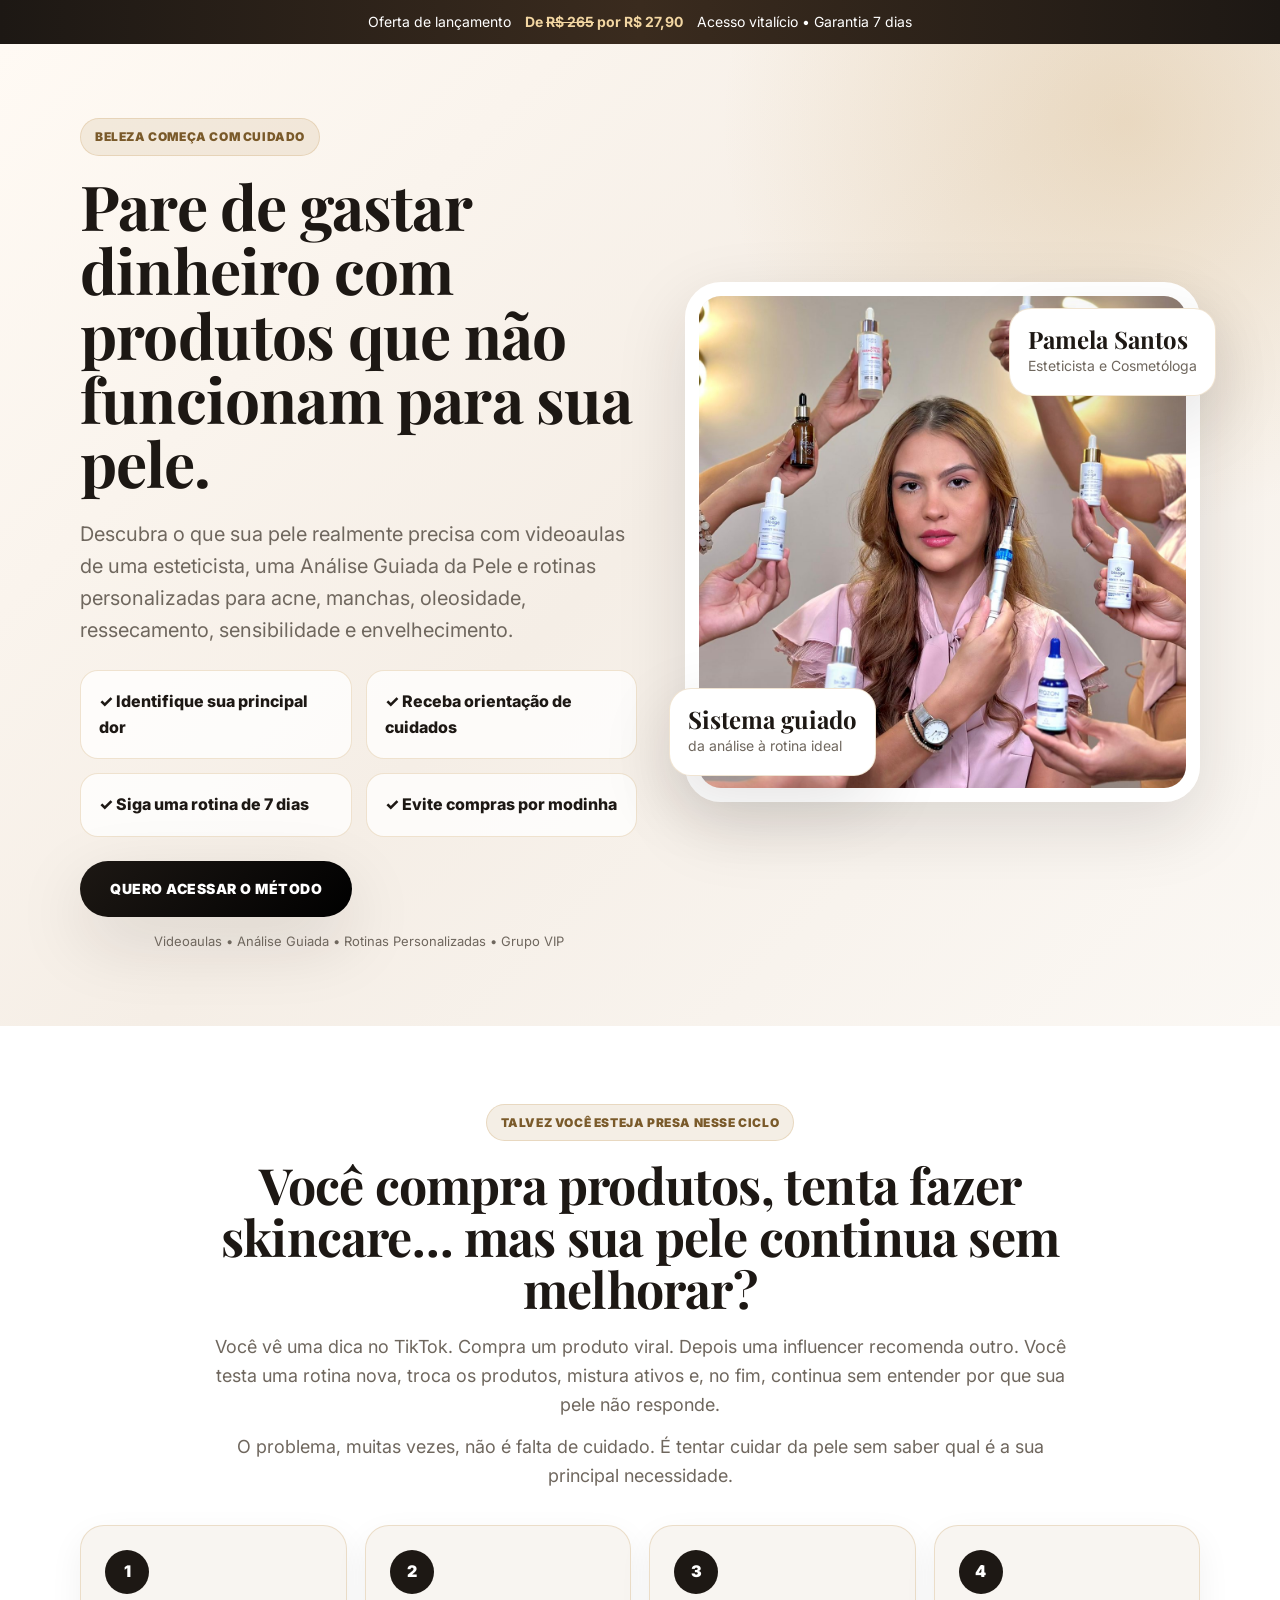
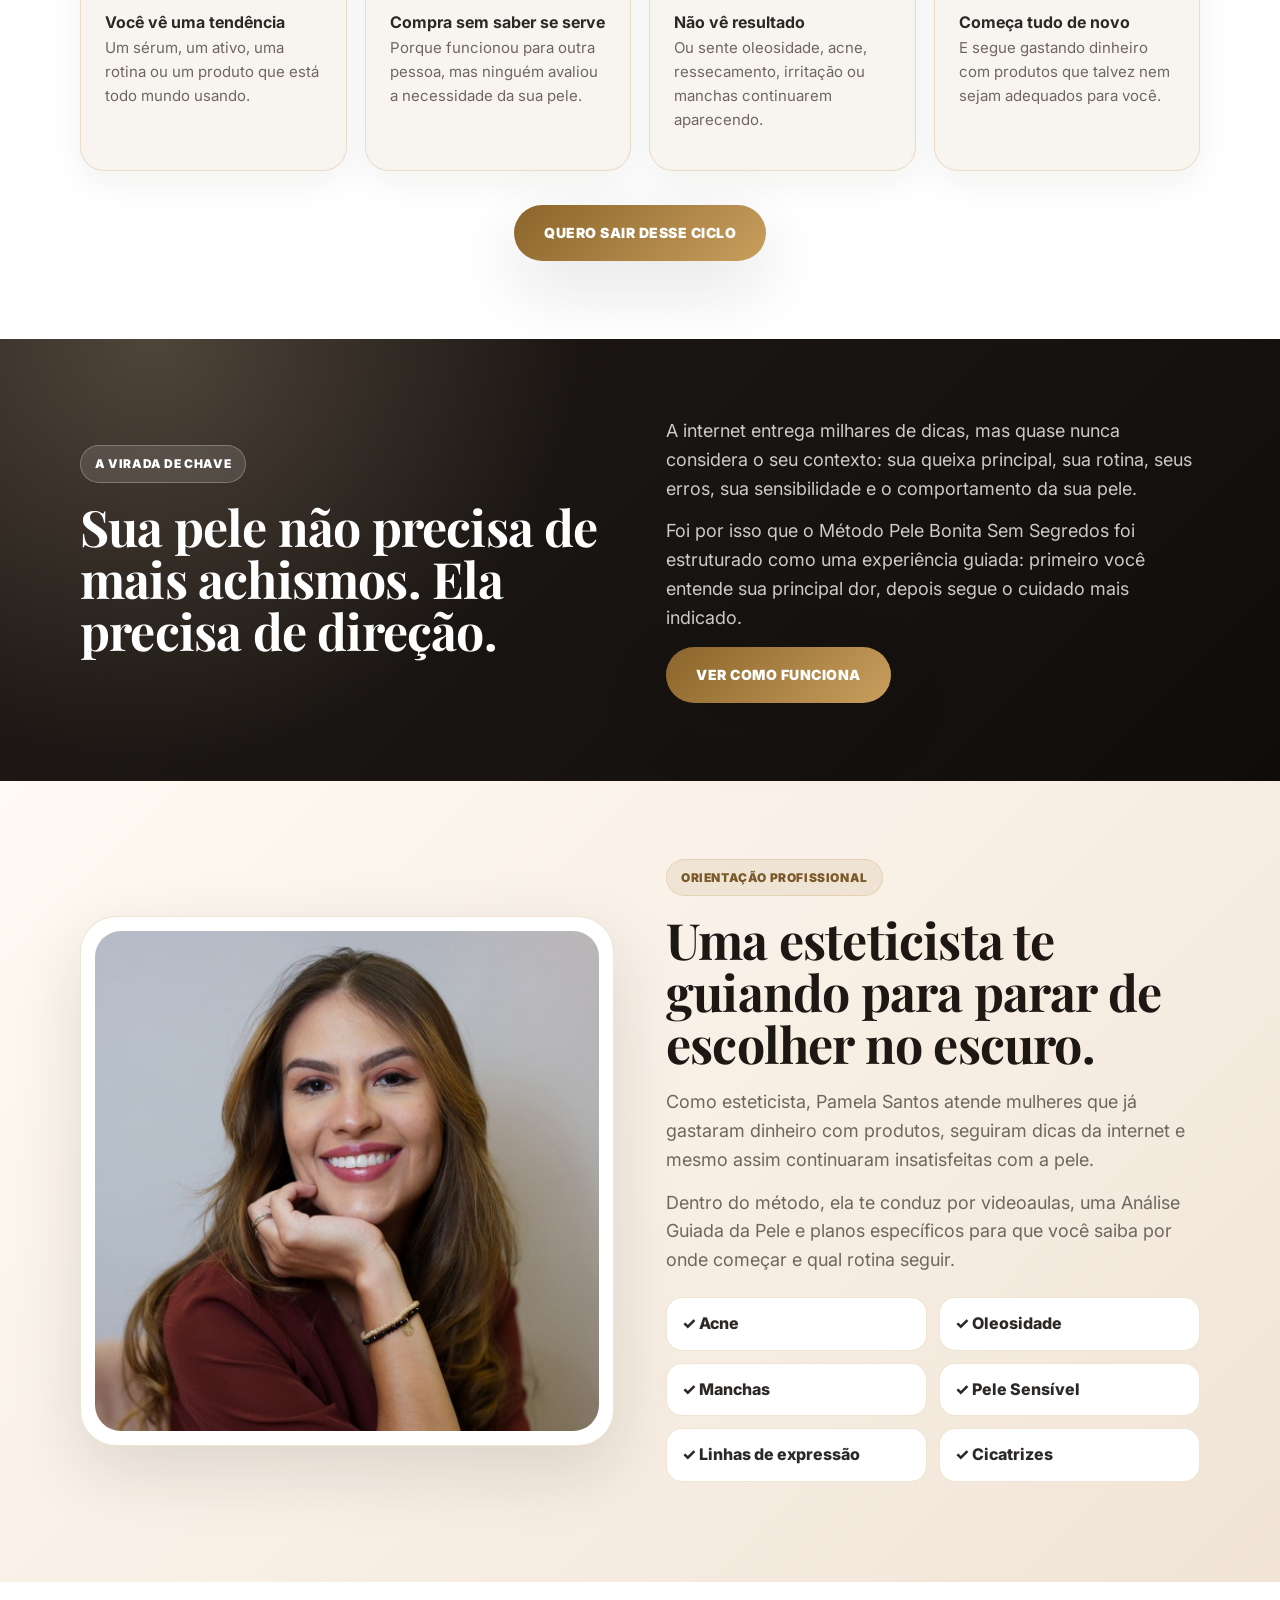
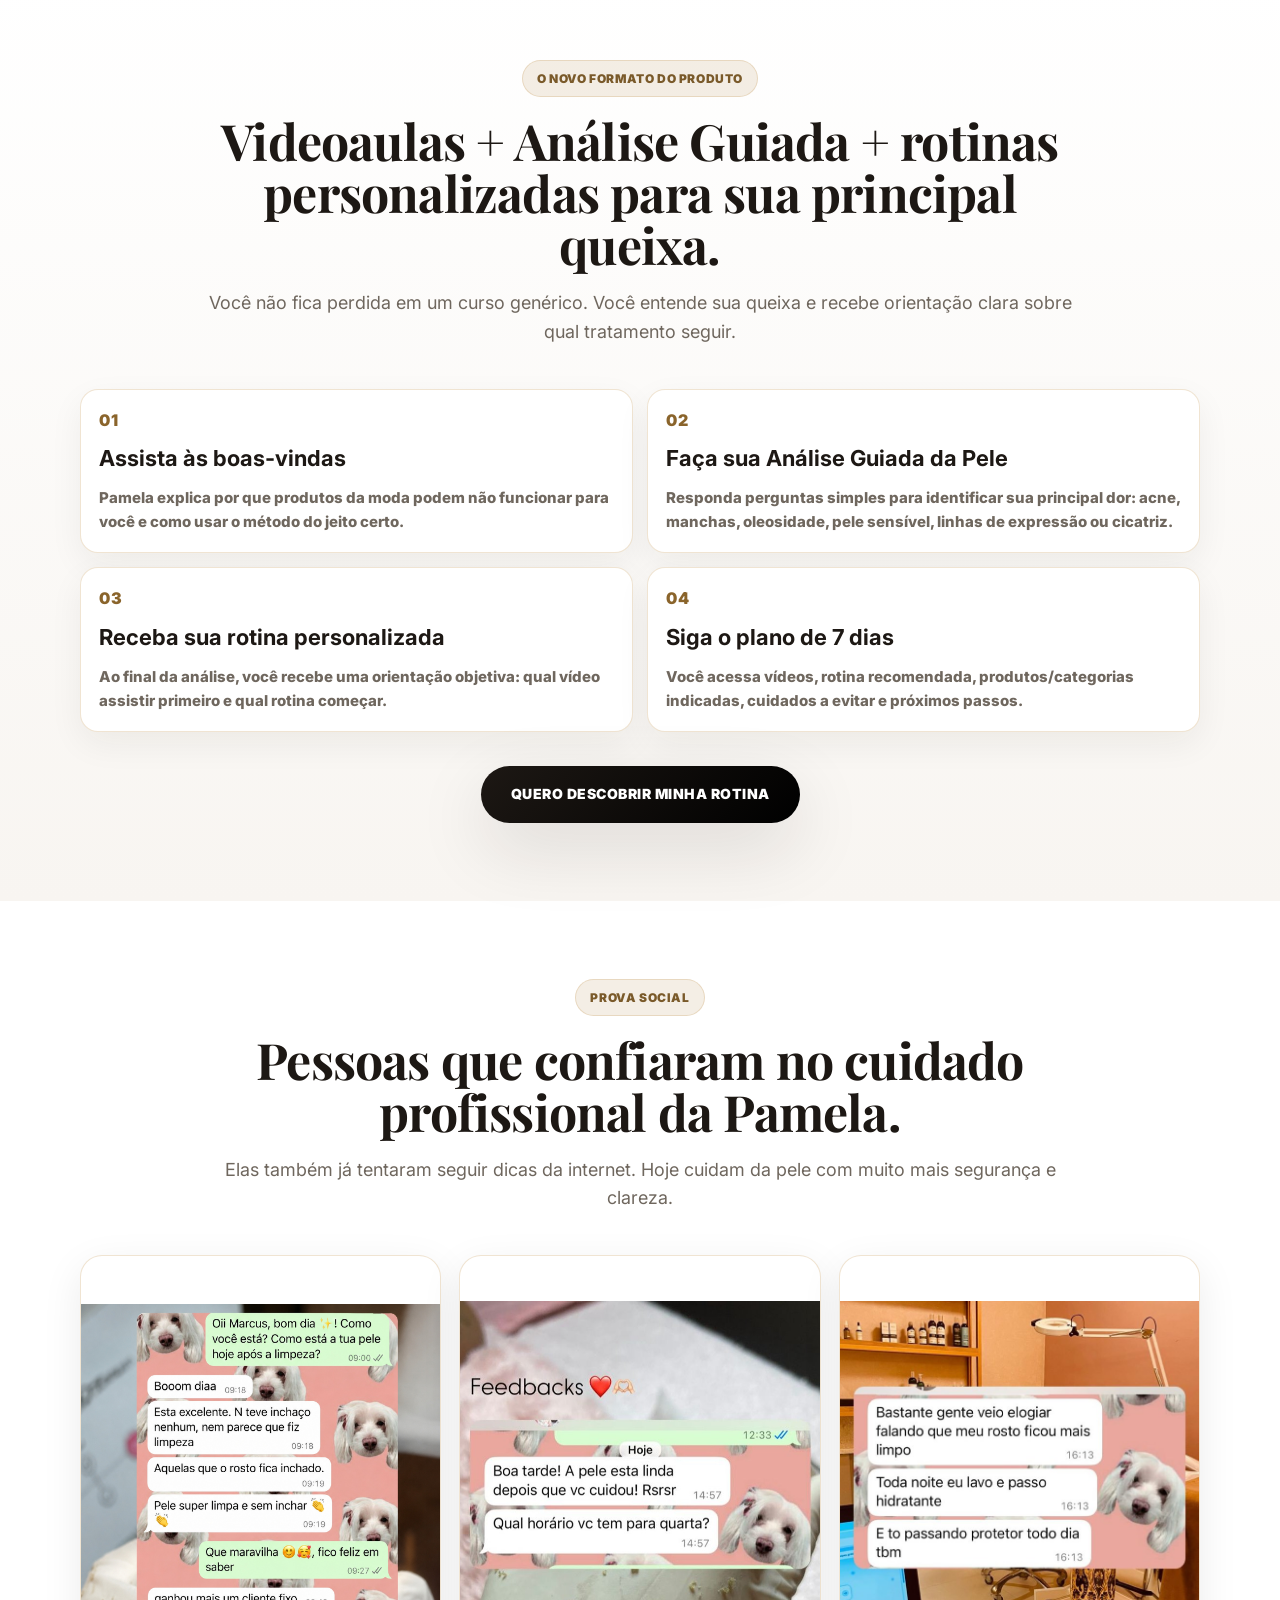
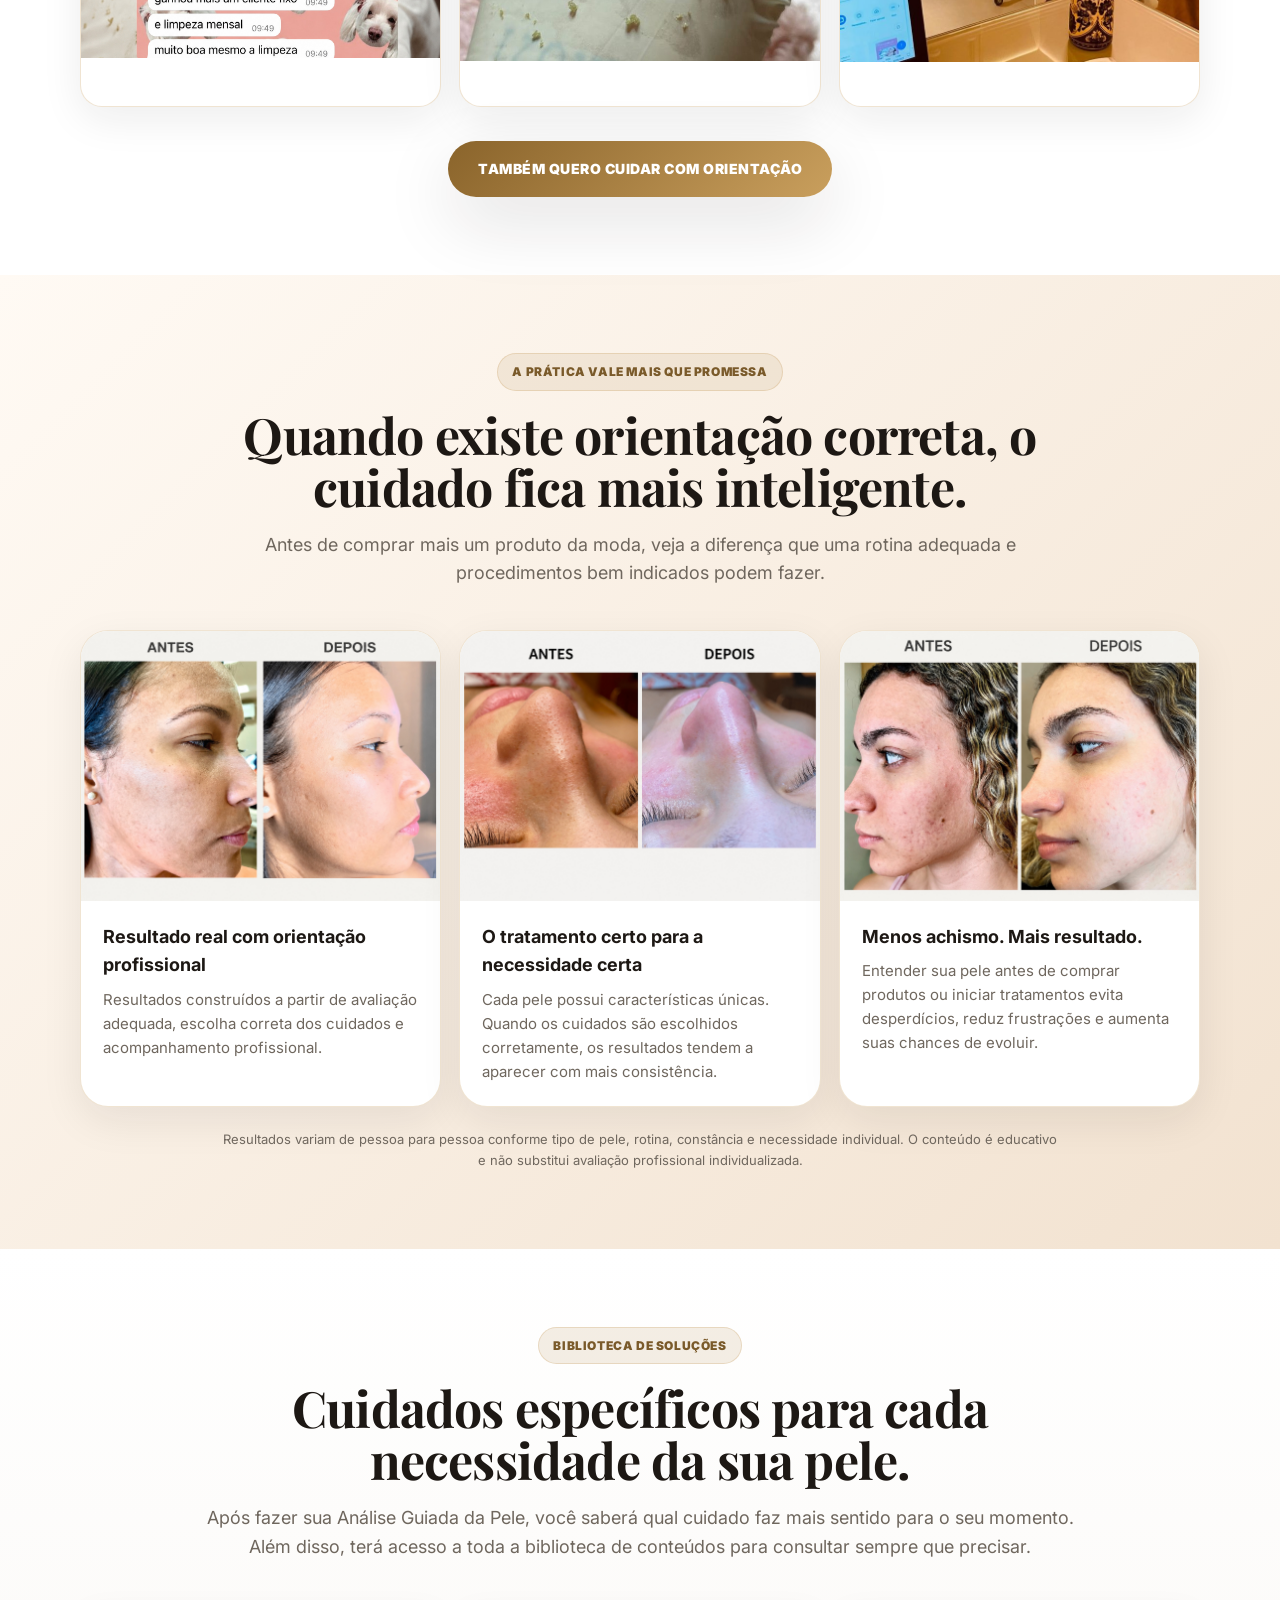
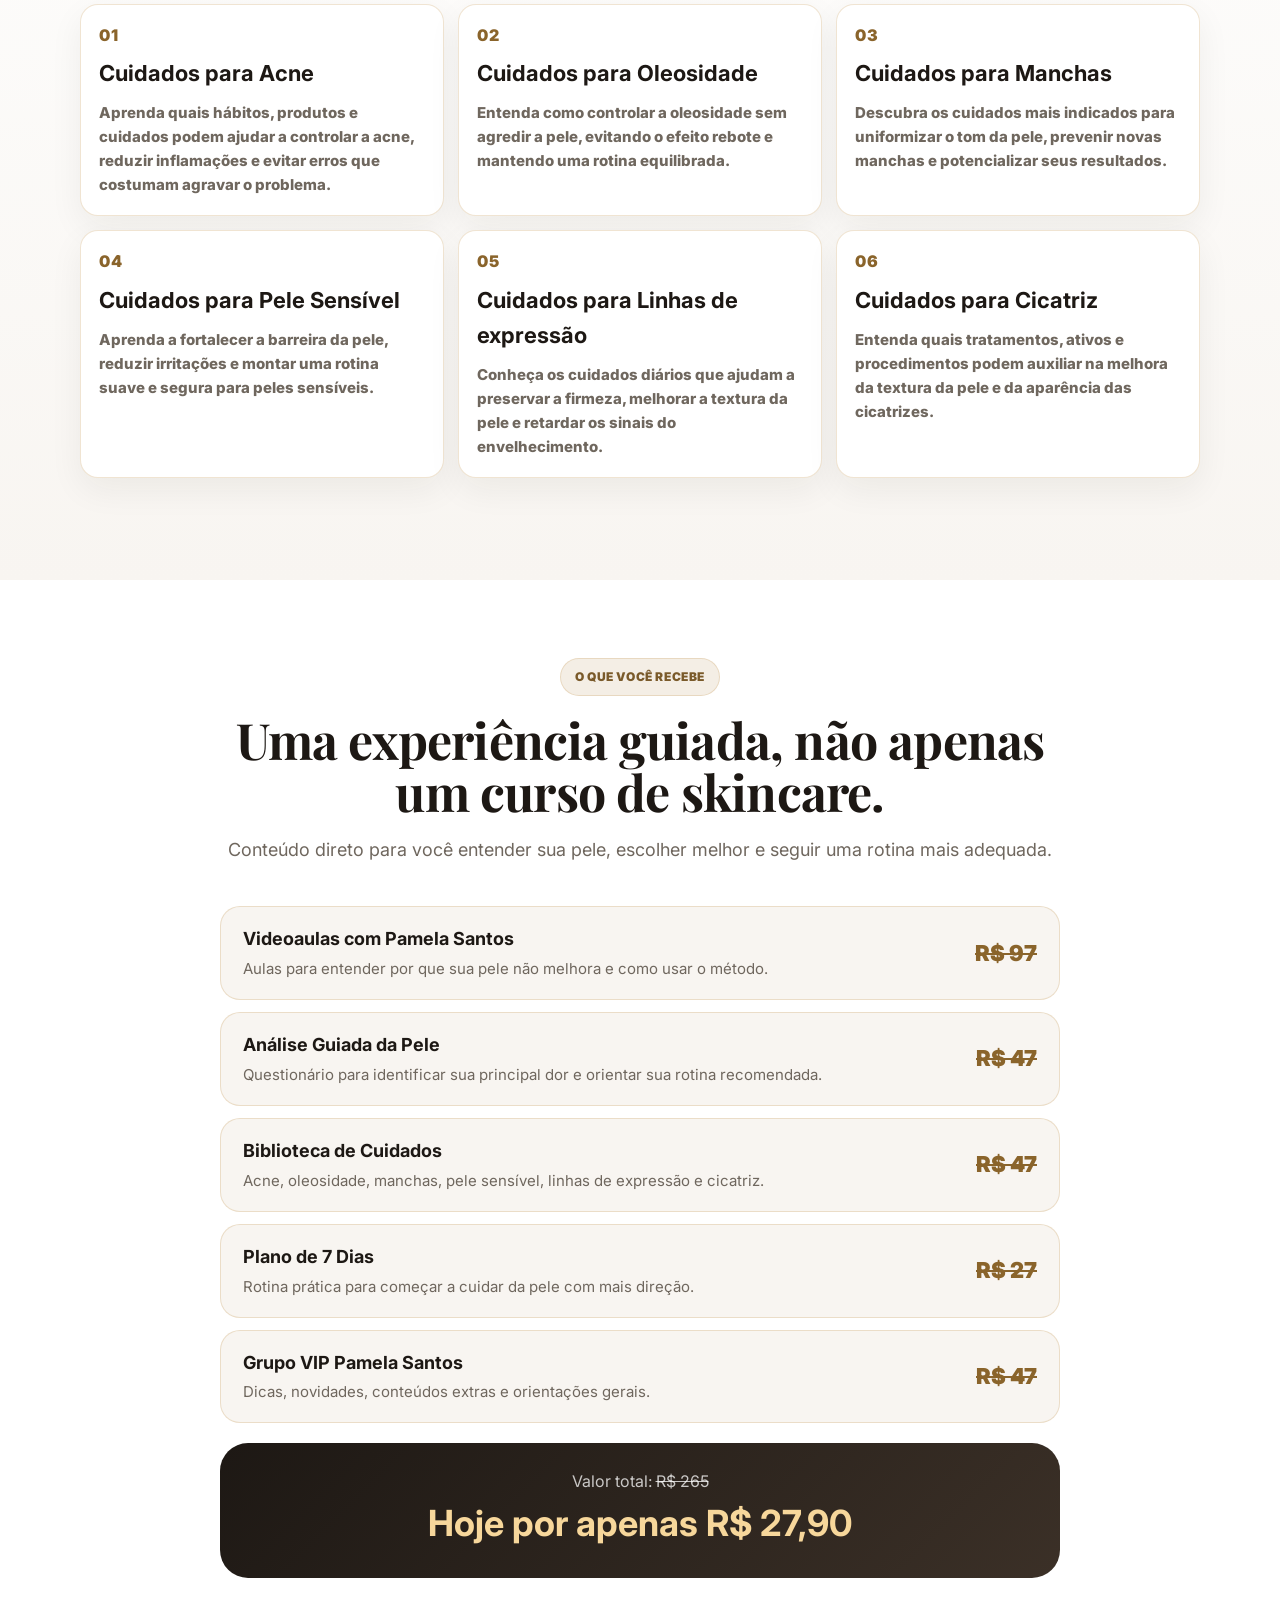
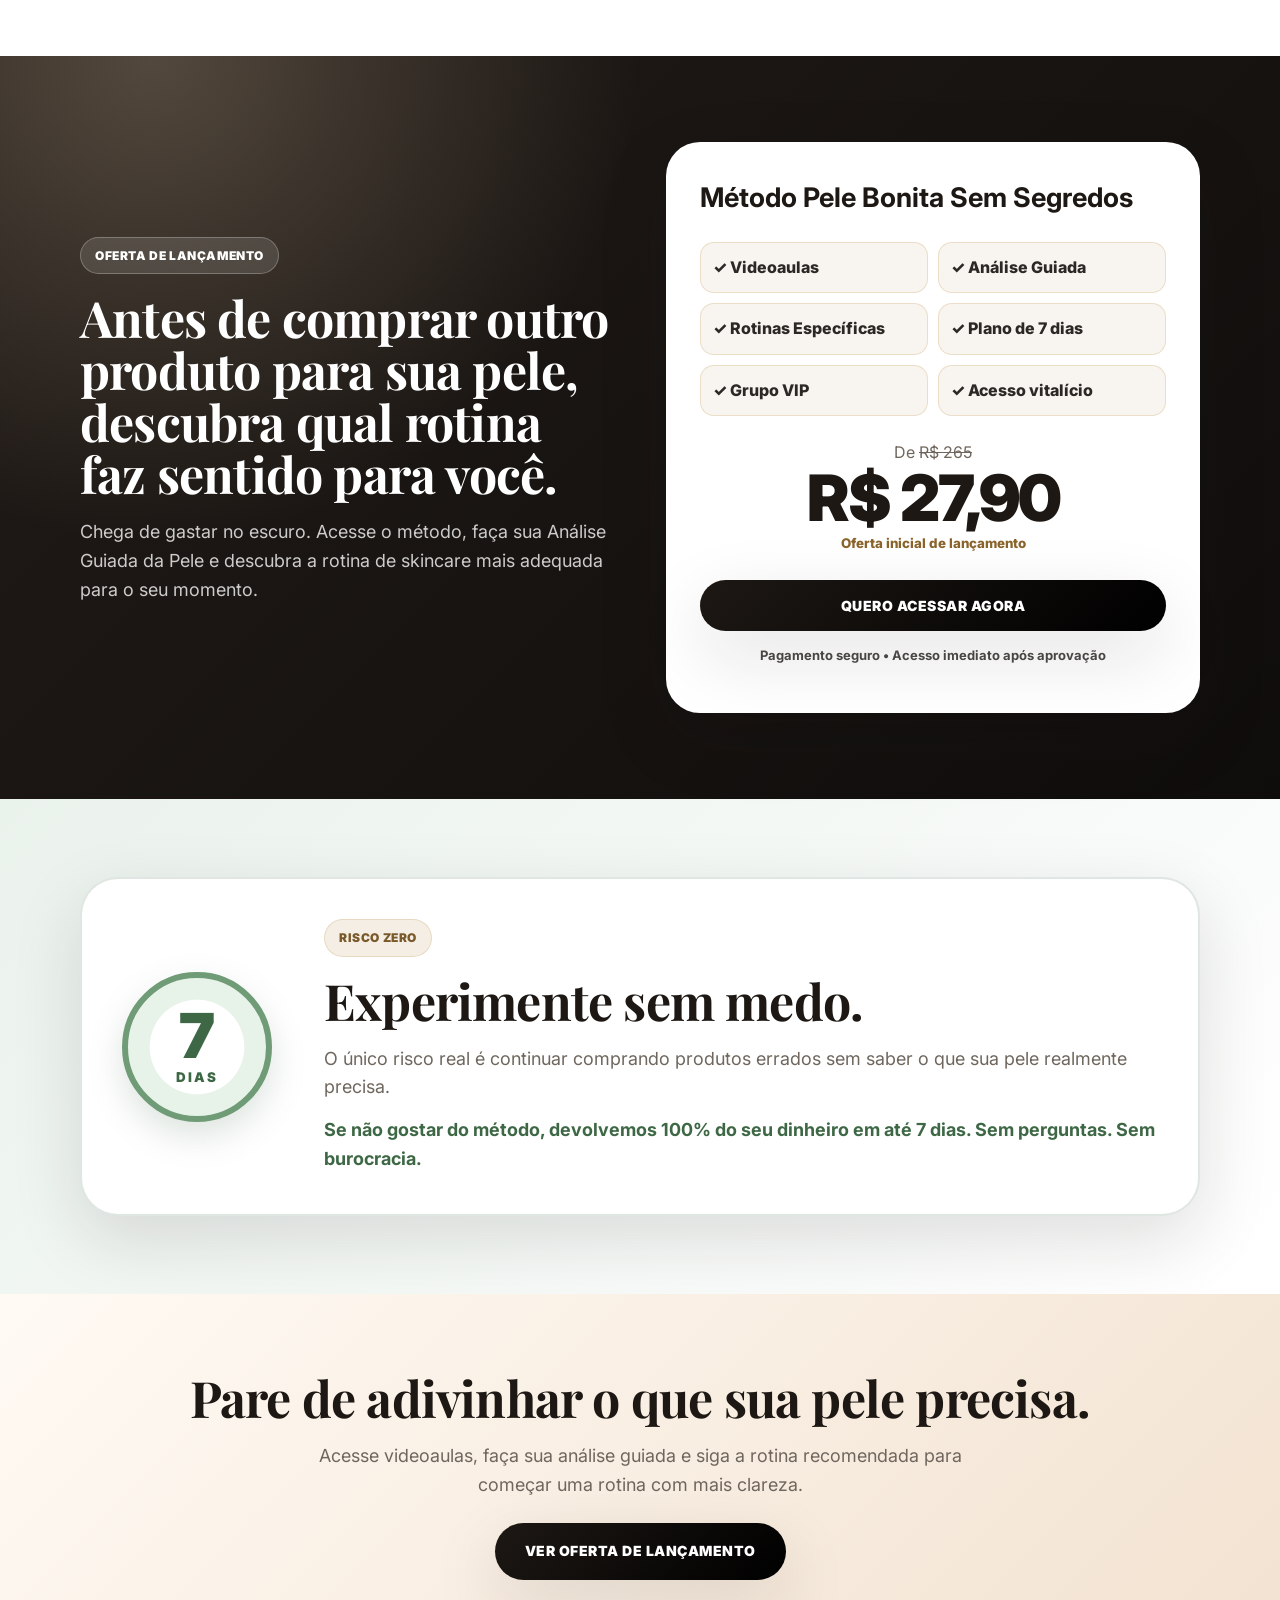
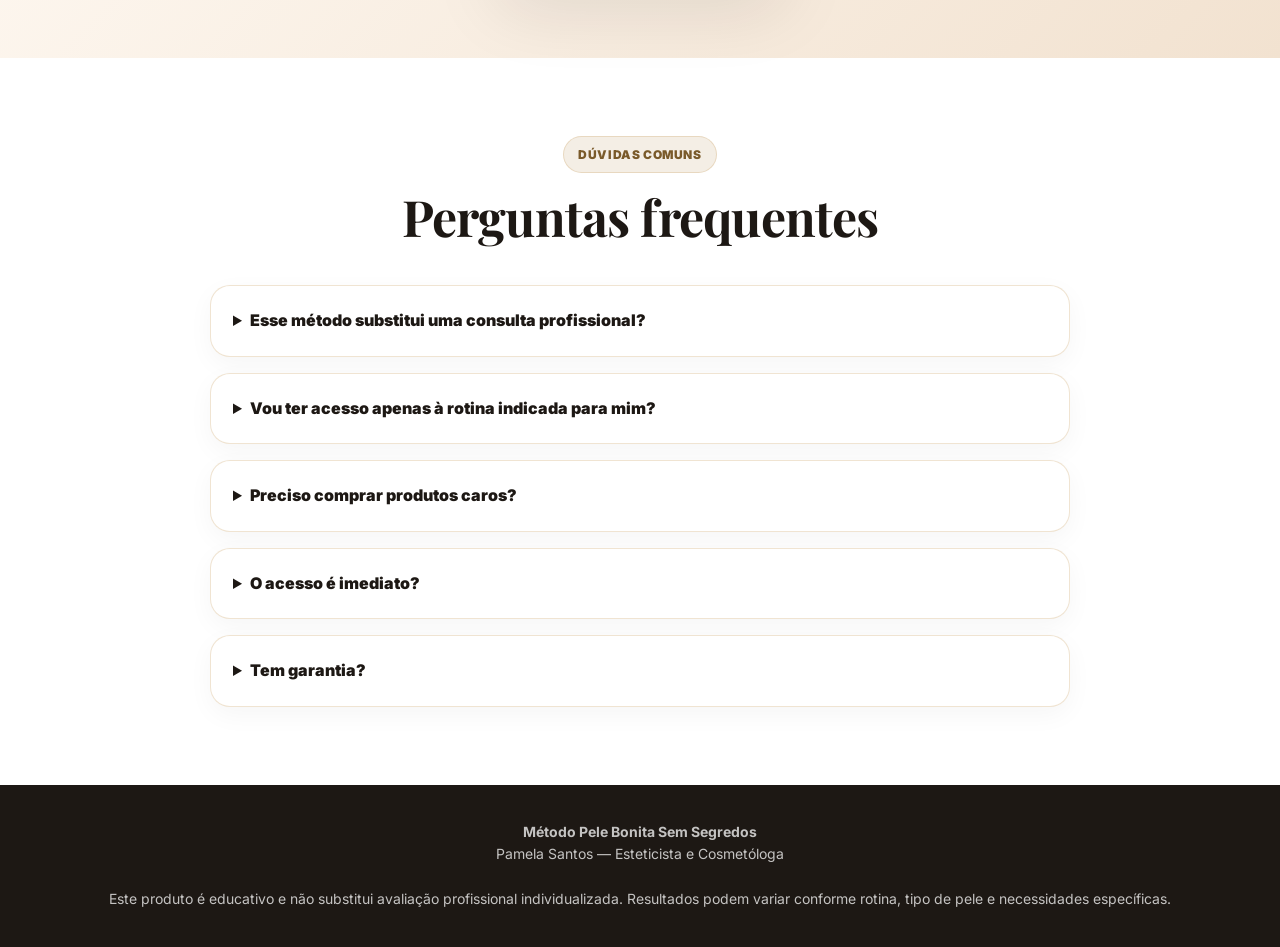
==== commit ebe0a547: "Update index.html" ====
--- a/index.html
+++ b/index.html
@@ -67,7 +67,7 @@
         <span class="eyebrow">Talvez você esteja presa nesse ciclo</span>
         <h2>Você compra produtos, tenta fazer skincare… mas sua pele continua sem melhorar?</h2>
         <p>
-          Você vê uma dica no TikTok. Compra um produto viral. Depois uma blogueira recomenda outro. Você testa uma rotina nova, troca os produtos, mistura ativos e, no fim, continua sem entender por que sua pele não responde.
+          Você vê uma dica no TikTok. Compra um produto viral. Depois uma influencer recomenda outro. Você testa uma rotina nova, troca os produtos, mistura ativos e, no fim, continua sem entender por que sua pele não responde.
         </p>
         <p>
           O problema, muitas vezes, não é falta de cuidado. É tentar cuidar da pele sem saber qual é a sua principal necessidade.
@@ -143,7 +143,7 @@
       <div class="container">
         <div class="section-title">
           <span class="eyebrow">Prova social</span>
-          <h2>Mulheres que confiaram no cuidado profissional da Pamela.</h2>
+          <h2>Pessoas que confiaram no cuidado profissional da Pamela.</h2>
           <p>Elas também já tentaram seguir dicas da internet. Hoje cuidam da pele com muito mais segurança e clareza.</p>
         </div>
 
@@ -371,14 +371,34 @@
     <section class="m-section m-includes">
       <div class="m-container">
         <span class="m-eyebrow">O que você recebe</span>
-        <h2>Uma experiência guiada de skincare.</h2>
-
-        <div class="m-includes-list">
-          <div><strong>Videoaulas</strong><span>com Pamela Santos</span></div>
-          <div><strong>Análise Guiada da Pele</strong><span>para saber por onde começar</span></div>
-          <div><strong>Rotinas Específicas</strong><span>para acne, manchas, oleosidade e mais</span></div>
-          <div><strong>Plano de 7 Dias</strong><span>para começar com direção</span></div>
-          <div><strong>Acesso vitalício</strong><span>para consultar quando precisar</span></div>
+        <h2>Uma experiência guiada, não apenas um curso de skincare.</h2>
+        <p class="m-section-subtitle">Conteúdo direto para entender sua pele, escolher melhor e seguir uma rotina mais adequada.</p>
+
+        <div class="m-includes-list detailed">
+          <div>
+            <strong>Videoaulas com Pamela Santos</strong>
+            <span>Aulas para entender por que sua pele não melhora e como usar o método.</span>
+          </div>
+          <div>
+            <strong>Análise Guiada da Pele</strong>
+            <span>Questionário para identificar sua principal dor e orientar por onde começar.</span>
+          </div>
+          <div>
+            <strong>Biblioteca de Cuidados</strong>
+            <span>Acne, oleosidade, manchas, pele sensível, linhas de expressão e cicatriz.</span>
+          </div>
+          <div>
+            <strong>Plano de 7 Dias</strong>
+            <span>Rotina prática para começar a cuidar da pele com mais direção.</span>
+          </div>
+          <div>
+            <strong>Grupo VIP Pamela Santos</strong>
+            <span>Dicas, novidades, conteúdos extras e orientações gerais.</span>
+          </div>
+          <div>
+            <strong>Acesso vitalício</strong>
+            <span>Consulte sempre que sua pele tiver uma nova necessidade.</span>
+          </div>
         </div>
       </div>
     </section>
@@ -414,18 +434,47 @@
     <section class="m-section m-guarantee">
       <div class="m-container">
         <div class="m-guarantee-card">
-          <strong>Garantia incondicional de 7 dias</strong>
-          <p>Teste o método sem medo. Se não gostar, devolvemos seu dinheiro.</p>
+          <div class="m-guarantee-seal">
+            <span>7</span>
+            <small>DIAS</small>
+          </div>
+          <div>
+            <strong>Garantia incondicional de 7 dias</strong>
+            <p>Teste o método sem medo. Se não gostar, devolvemos 100% do seu dinheiro. Sem perguntas. Sem burocracia.</p>
+          </div>
         </div>
       </div>
     </section>
 
     <section class="m-section m-faq">
       <div class="m-container">
-        <h2>Dúvidas comuns</h2>
-        <details><summary>Esse método substitui uma consulta?</summary><p>Não. O método é educativo e não substitui avaliação profissional individualizada.</p></details>
-        <details><summary>Vou ter acesso só à minha rotina?</summary><p>Não. A análise orienta por onde começar, mas você terá acesso vitalício à biblioteca completa.</p></details>
-        <details><summary>Preciso comprar produtos caros?</summary><p>Não. A proposta é evitar compras sem direção.</p></details>
+        <span class="m-eyebrow">Dúvidas comuns</span>
+        <h2>Perguntas frequentes</h2>
+
+        <details>
+          <summary>Esse método substitui uma consulta profissional?</summary>
+          <p>Não. O método é educativo e oferece uma análise guiada para orientar seus próximos passos, mas não substitui avaliação individualizada feita por profissional habilitada.</p>
+        </details>
+
+        <details>
+          <summary>Vou ter acesso apenas à rotina indicada para mim?</summary>
+          <p>Não. A Análise Guiada da Pele vai te ajudar a identificar por onde começar, mas você terá acesso vitalício à biblioteca completa de cuidados para consultar sempre que sua pele tiver uma nova necessidade.</p>
+        </details>
+
+        <details>
+          <summary>Preciso comprar produtos caros?</summary>
+          <p>Não. A proposta é evitar compras sem direção. O método te ajuda a entender sua dor principal antes de gastar com produtos.</p>
+        </details>
+
+        <details>
+          <summary>O acesso é imediato?</summary>
+          <p>Sim. Após a aprovação do pagamento, você recebe acesso pela nossa plataforma de conteúdo.</p>
+        </details>
+
+        <details>
+          <summary>Tem garantia?</summary>
+          <p>Sim. Você tem 7 dias de garantia incondicional. Se não gostar, devolvemos seu dinheiro.</p>
+        </details>
       </div>
     </section>
 
--- a/assets/css/style.css
+++ b/assets/css/style.css
@@ -439,3 +439,118 @@
   .seal { margin: auto; }
   .sticky { display: block; }
 }
+
+/* =========================================================
+   AJUSTES FINAIS MOBILE — PAMELA SANTOS
+   Foto principal centralizada, selo da garantia, seção completa e FAQ completo
+   ========================================================= */
+@media (max-width: 768px) {
+  .m-hero-img {
+    height: 360px !important;
+    object-fit: cover !important;
+    object-position: center center !important;
+  }
+
+  .m-section-subtitle {
+    font-size: 14px !important;
+    color: var(--muted) !important;
+    margin: 0 0 16px !important;
+    line-height: 1.55 !important;
+  }
+
+  .m-includes-list.detailed div {
+    padding: 16px !important;
+  }
+
+  .m-includes-list.detailed strong {
+    font-size: 15px !important;
+    line-height: 1.2 !important;
+    margin-bottom: 4px !important;
+  }
+
+  .m-includes-list.detailed span {
+    display: block !important;
+    line-height: 1.45 !important;
+  }
+
+  .m-guarantee-card {
+    display: grid !important;
+    grid-template-columns: 88px 1fr !important;
+    gap: 16px !important;
+    align-items: center !important;
+    padding: 20px !important;
+  }
+
+  .m-guarantee-seal {
+    width: 82px;
+    height: 82px;
+    border-radius: 50%;
+    background: radial-gradient(circle, #ffffff 48%, #E7F2E8 49%);
+    border: 4px solid #6F9B76;
+    color: #3E6845;
+    display: flex;
+    flex-direction: column;
+    align-items: center;
+    justify-content: center;
+    box-shadow: 0 10px 24px rgba(68, 105, 75, .18);
+  }
+
+  .m-guarantee-seal span {
+    display: block;
+    font-size: 34px;
+    font-weight: 900;
+    line-height: 1;
+  }
+
+  .m-guarantee-seal small {
+    display: block;
+    margin: 0;
+    color: #3E6845;
+    font-size: 10px;
+    font-weight: 900;
+    letter-spacing: 1px;
+    text-align: center;
+  }
+
+  .m-guarantee-card p {
+    margin-bottom: 0 !important;
+  }
+
+  .m-faq details {
+    background: #fff !important;
+    border: 1px solid var(--line) !important;
+    border-radius: 16px !important;
+    padding: 16px !important;
+  }
+
+  .m-faq summary {
+    color: var(--dark) !important;
+    font-weight: 900 !important;
+    line-height: 1.25 !important;
+  }
+
+  .m-faq details p {
+    margin-top: 10px !important;
+    line-height: 1.5 !important;
+  }
+}
+
+@media (max-width: 390px) {
+  .m-hero-img {
+    height: 330px !important;
+  }
+
+  .m-guarantee-card {
+    grid-template-columns: 76px 1fr !important;
+    gap: 13px !important;
+  }
+
+  .m-guarantee-seal {
+    width: 72px;
+    height: 72px;
+  }
+
+  .m-guarantee-seal span {
+    font-size: 30px;
+  }
+}
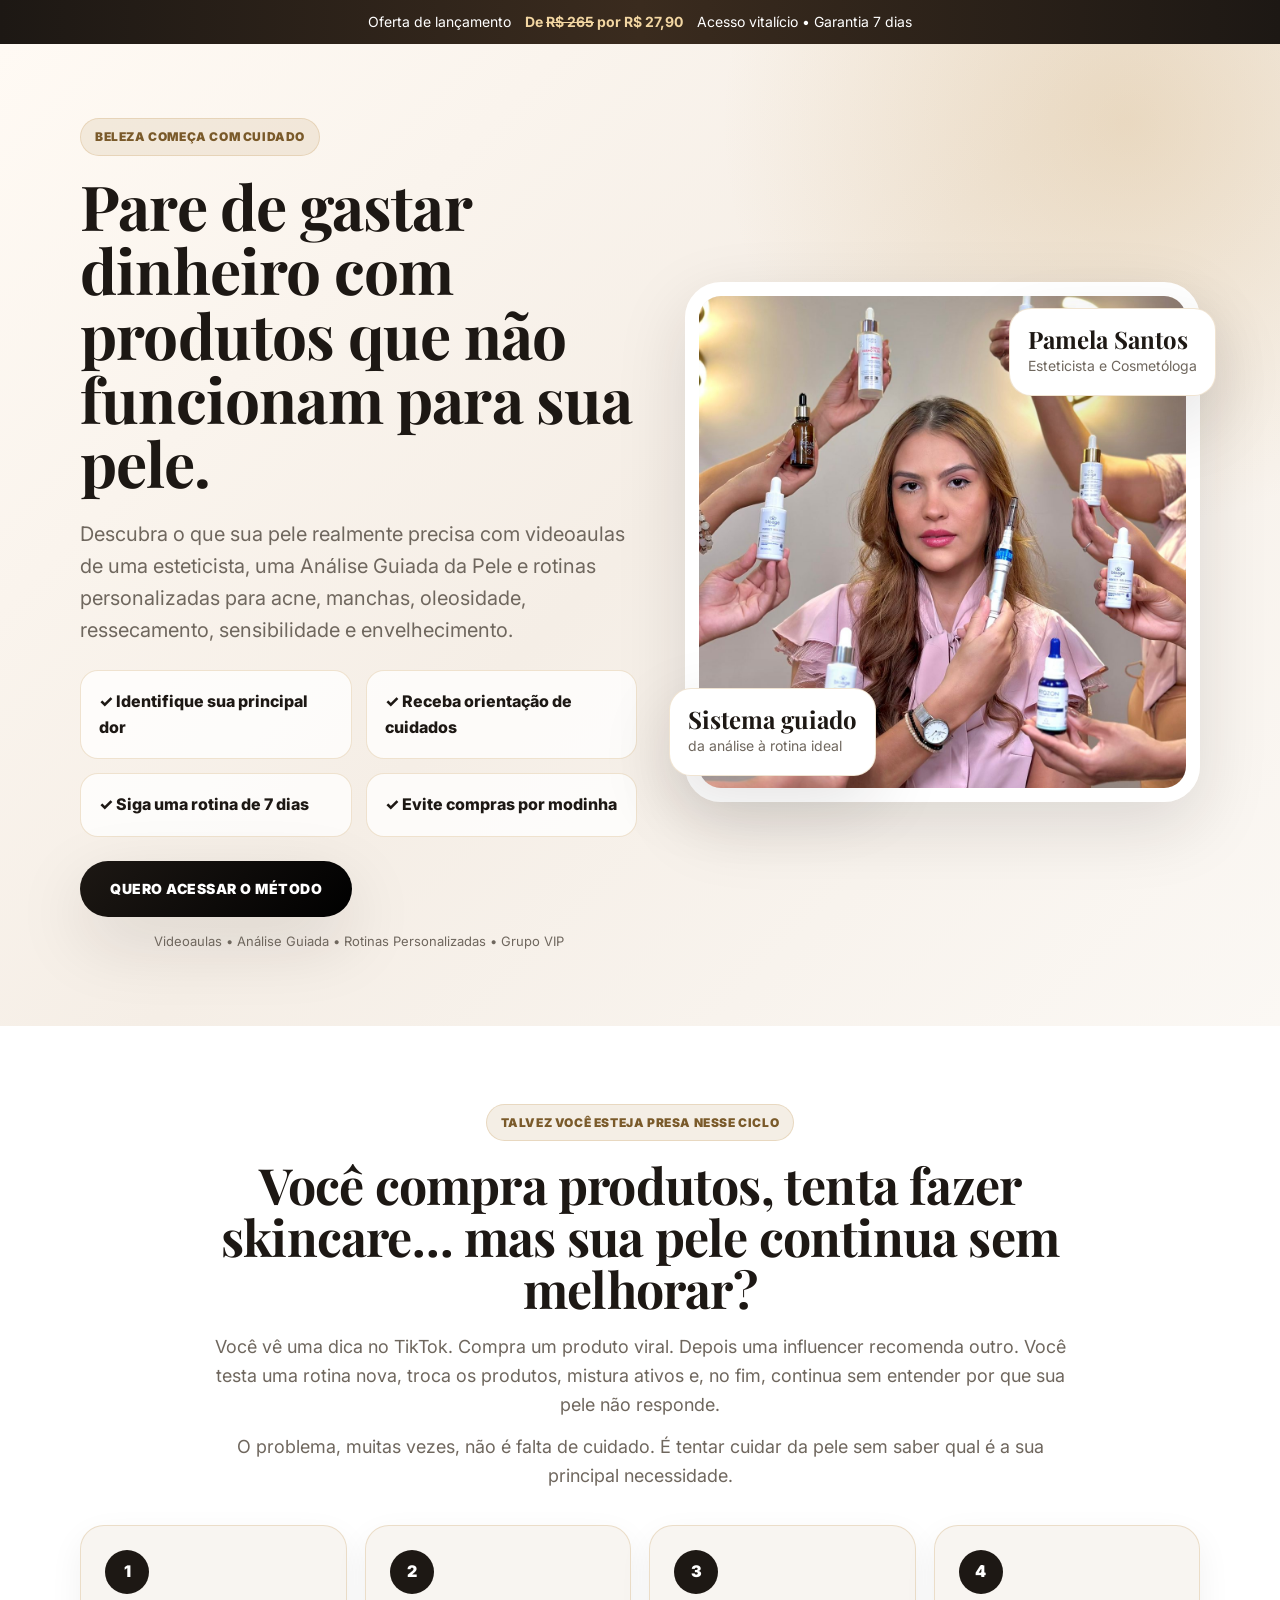
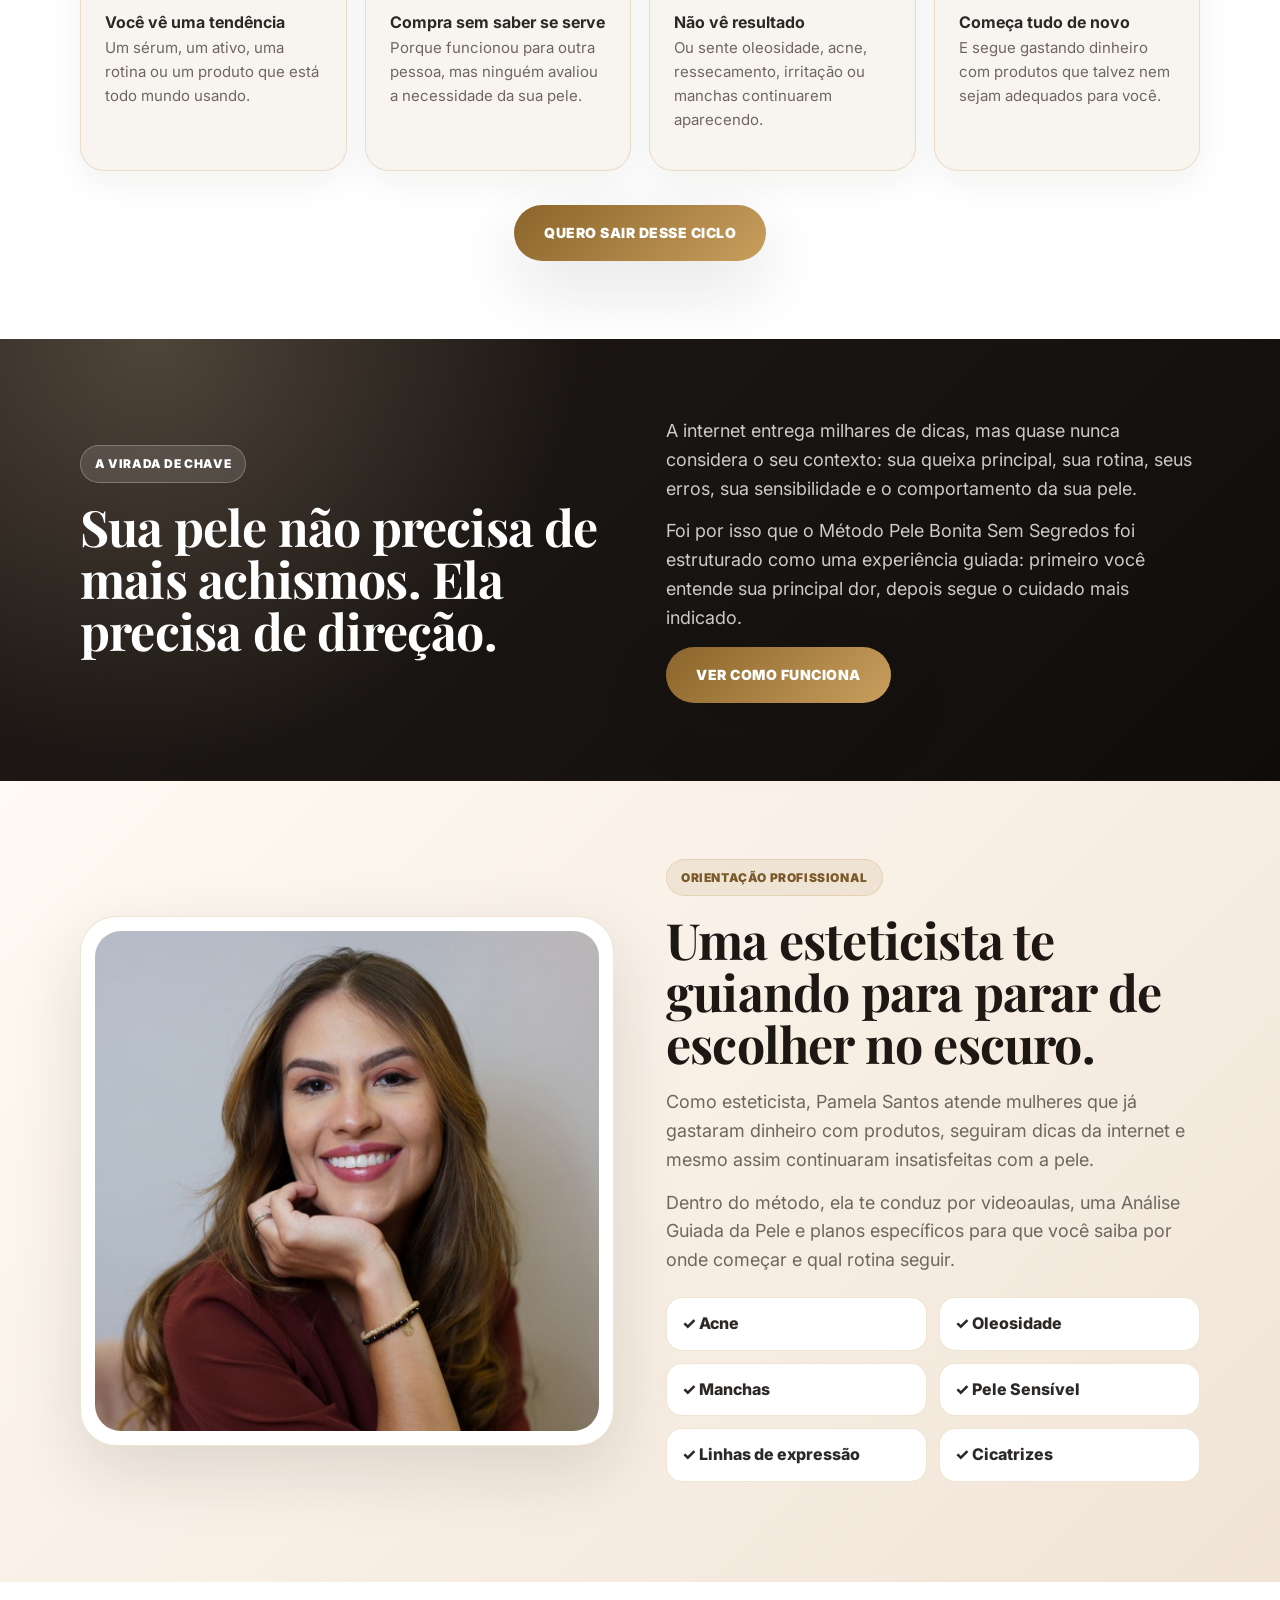
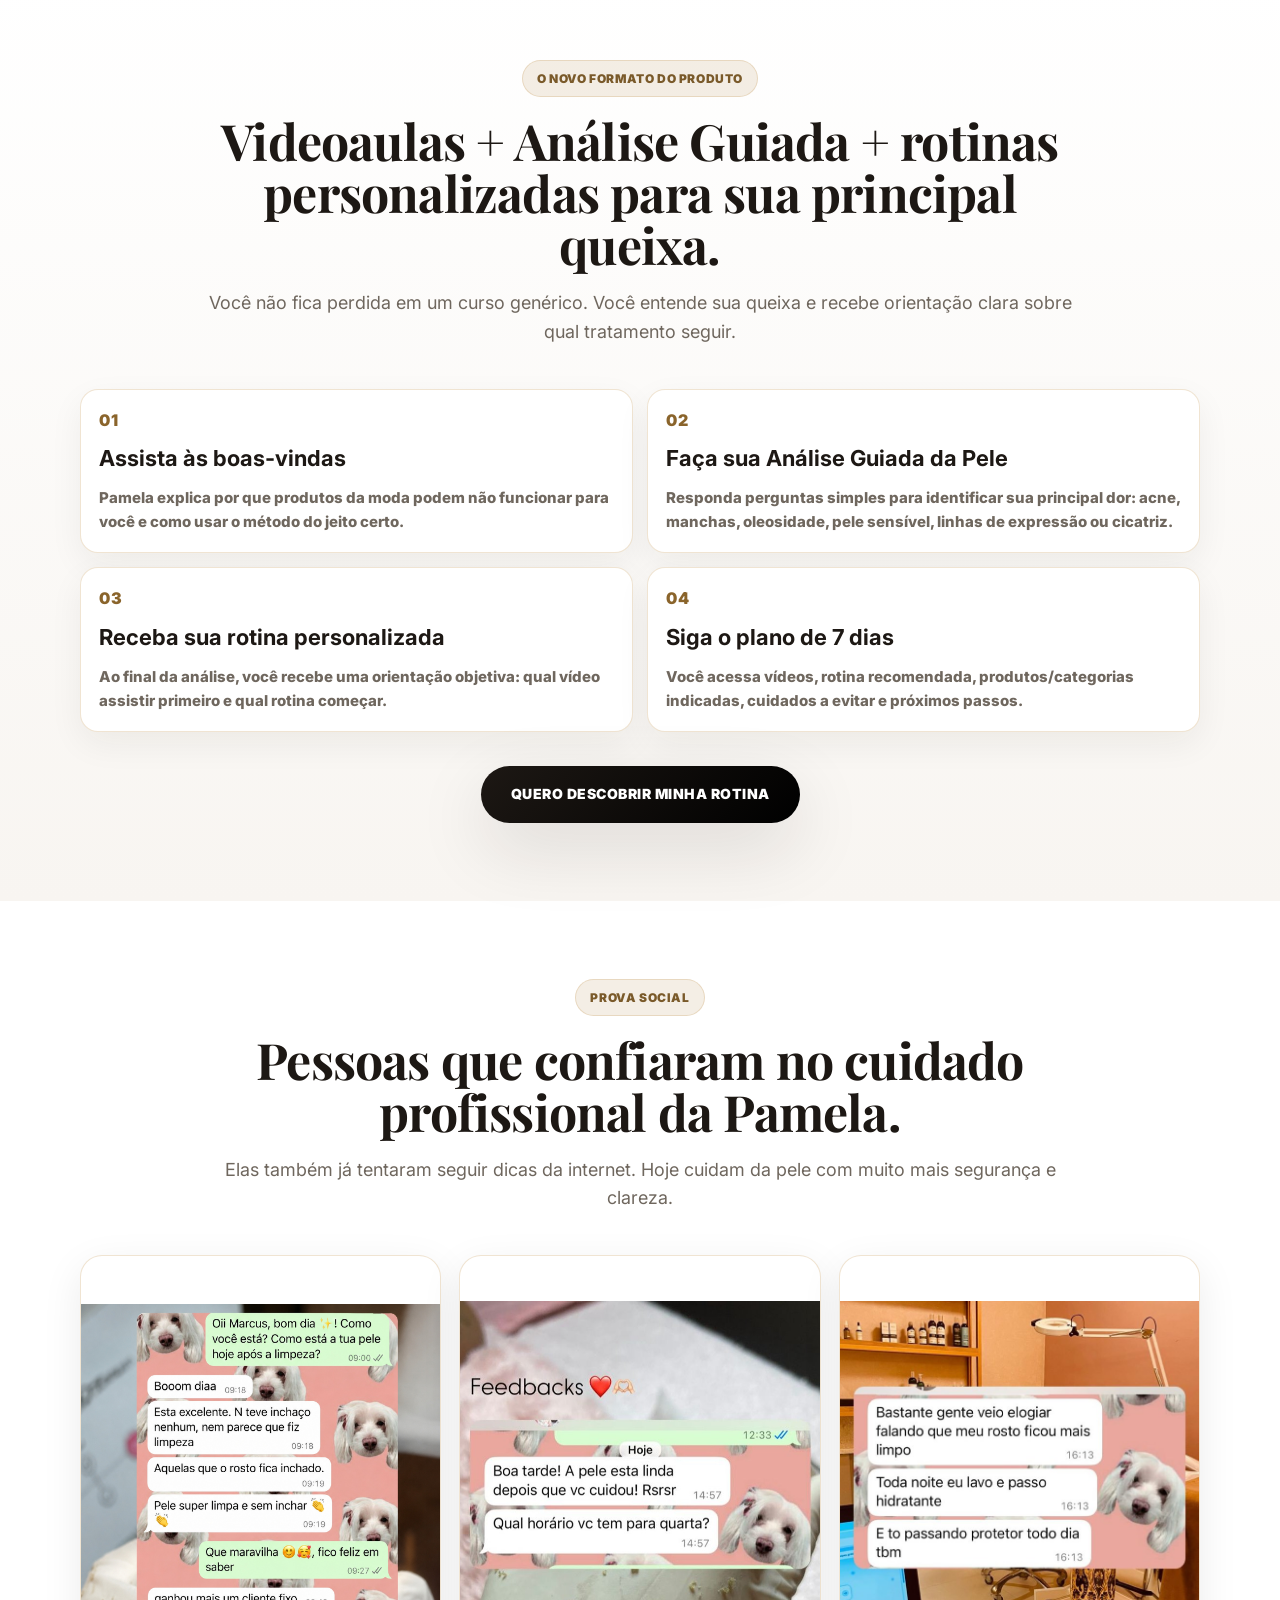
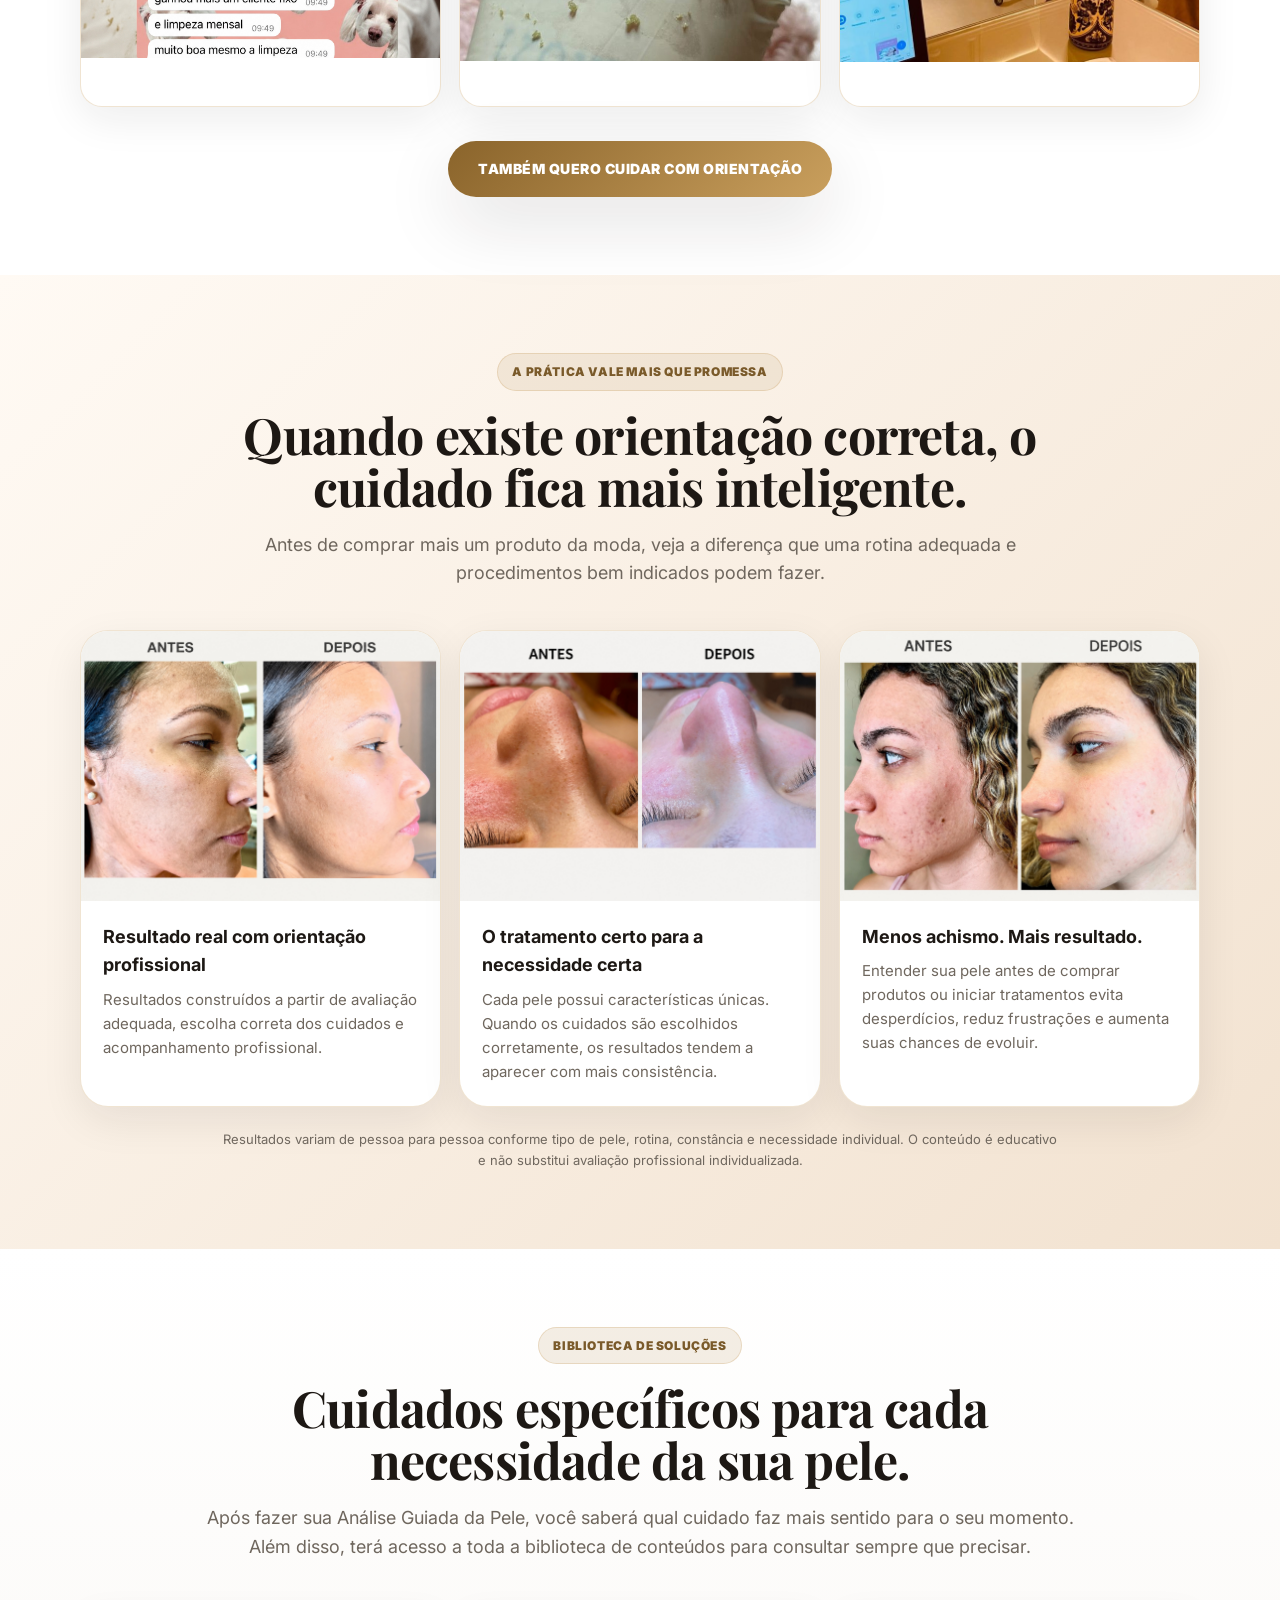
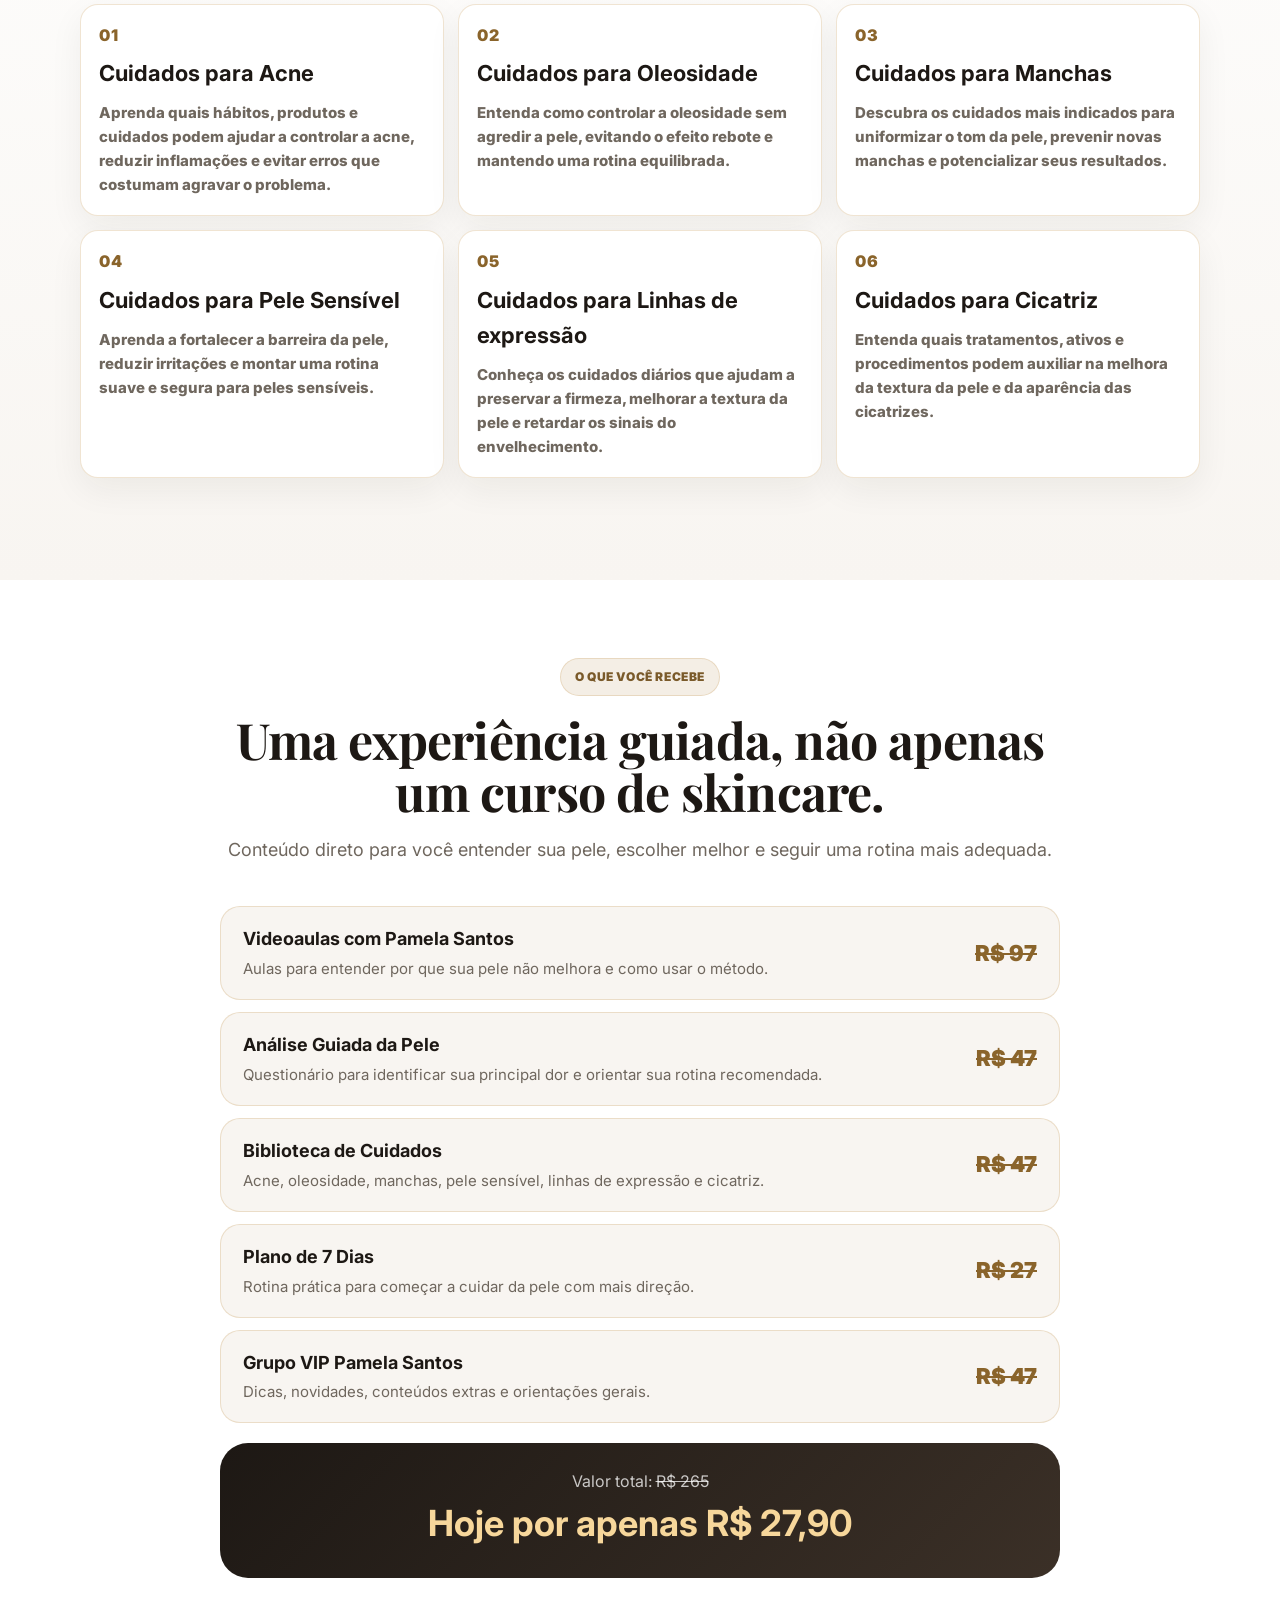
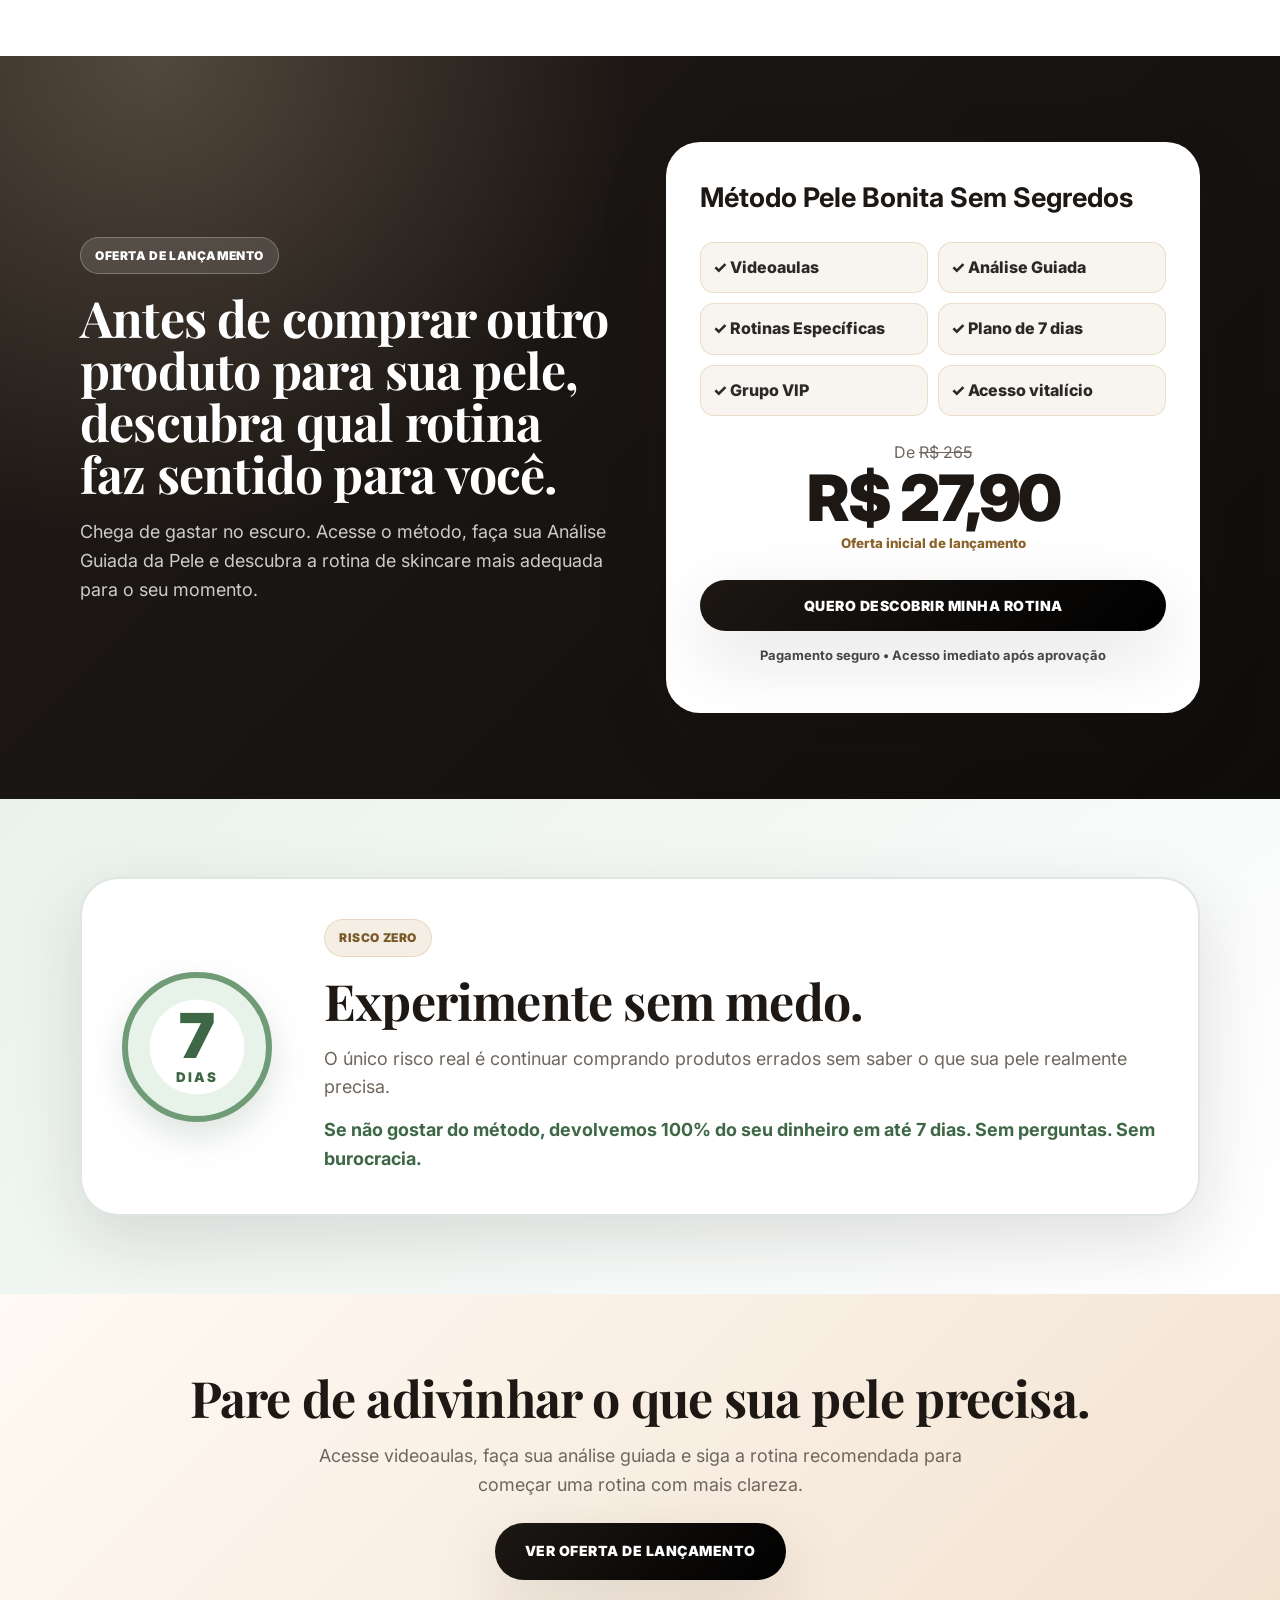
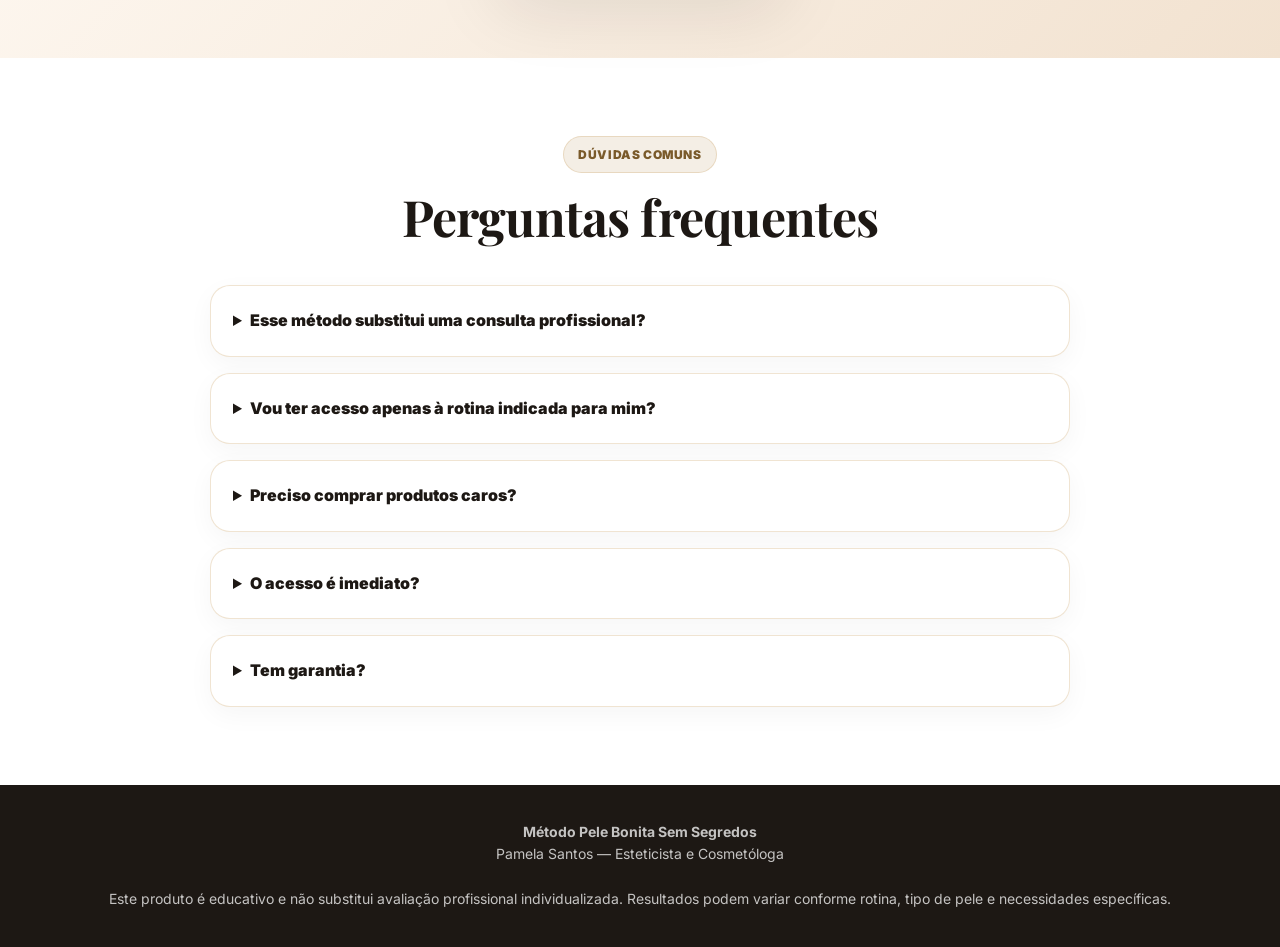
==== commit 9f13ec03: "Update index.html" ====
--- a/index.html
+++ b/index.html
@@ -230,7 +230,7 @@
 
           <div class="price-area"><span>De <s>R$ 265</s></span><strong>R$ 27,90</strong><small>Oferta inicial de lançamento</small></div>
 
-          <button class="btn wide" onclick="goToCheckout()">Quero acessar agora</button>
+          <button class="btn wide" onclick="goToCheckout()">Quero descobrir minha rotina</button>
           <p class="secure">Pagamento seguro • Acesso imediato após aprovação</p>
         </div>
       </div>
@@ -300,7 +300,7 @@
         <span class="m-pill">Beleza começa com cuidado</span>
         <h1>Pare de comprar skincare no escuro.</h1>
         <p>
-          Faça sua Análise Guiada da Pele e descubra a rotina mais adequada para acne, oleosidade, manchas, pele sensível, linhas de expressão ou cicatriz.
+            Um método criado por Pamela Santos, esteticista e cosmetóloga, para te ajudar a cuidar da pele com mais direção.
         </p>
 
         <div class="m-price-chip">
@@ -309,7 +309,7 @@
         </div>
 
         <button class="m-btn" onclick="goToCheckout()">Quero acessar agora</button>
-        <small>Pagamento seguro • acesso após aprovação</small>
+        <small>Pagamento seguro • Acesso imediato após aprovação</small>
 
         <img src="./assets/img/pamela-hero.jpg" alt="Pamela Santos" class="m-hero-img" />
       </div>
@@ -359,7 +359,7 @@
     <section class="m-section m-social">
       <div class="m-container">
         <span class="m-eyebrow">Depoimentos</span>
-        <h2>Mulheres que já confiaram no cuidado da Pamela.</h2>
+        <h2>Pessoas que já confiaram no cuidado da Pamela.</h2>
         <div class="m-scroll m-testimonials">
           <img src="./assets/img/depoimentos/depoimento-1.jpg" alt="Depoimento 1" loading="lazy" />
           <img src="./assets/img/depoimentos/depoimento-2.jpg" alt="Depoimento 2" loading="lazy" />
@@ -425,7 +425,7 @@
             <span>De <s>R$ 265</s></span>
             <b>R$ 27,90</b>
           </div>
-          <button class="m-btn" onclick="goToCheckout()">Quero acessar agora</button>
+          <button class="m-btn" onclick="goToCheckout()">Quero descobrir minha rotina</button>
           <small>Garantia de 7 dias • acesso vitalício</small>
         </div>
       </div>
